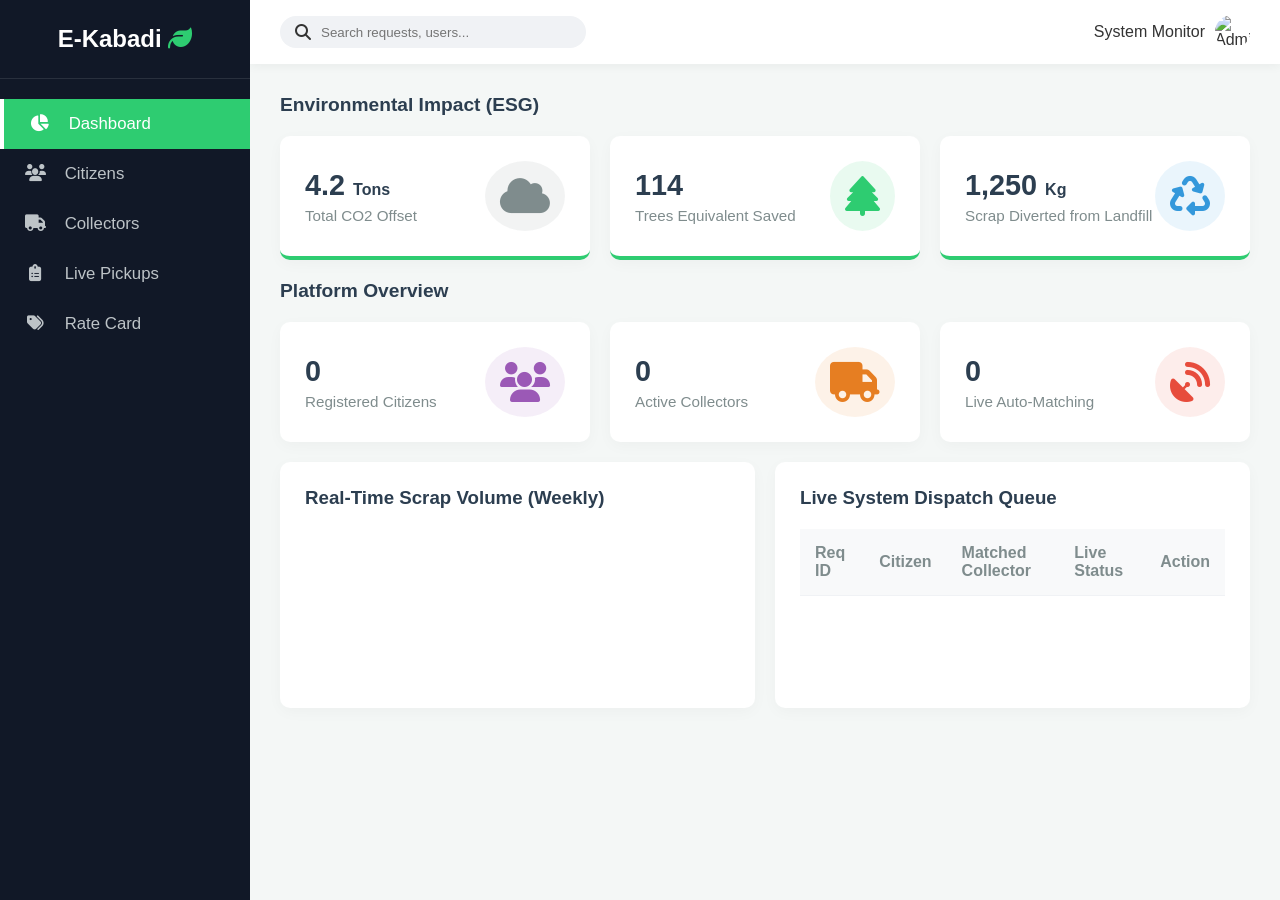
==== admin-panel/index.html @ 69b898a3 "added more features to app and also added a folder /admin-panel as a web for admin to manage citizen" ====
<!DOCTYPE html>
<html lang="en">
<head>
    <meta charset="UTF-8">
    <meta name="viewport" content="width=device-width, initial-scale=1.0">
    <title>E-Kabadi Admin Command Center</title>
    <link rel="stylesheet" href="css/style.css">
    <link rel="stylesheet" href="https://cdnjs.cloudflare.com/ajax/libs/font-awesome/6.4.0/css/all.min.css">
    <script src="https://cdn.jsdelivr.net/npm/chart.js"></script>
</head>
<body>
    <aside class="sidebar">
        <div class="sidebar-header">
            <h2>E-Kabadi <i class="fa-solid fa-leaf"></i></h2>
        </div>
        <ul class="sidebar-menu" id="nav-menu">
            <li class="active" data-target="dashboard-view"><i class="fa-solid fa-chart-pie"></i> Dashboard</li>
            <li data-target="citizens-view"><i class="fa-solid fa-users"></i> Citizens</li>
            <li data-target="collectors-view"><i class="fa-solid fa-truck"></i> Collectors</li>
            <li data-target="pickups-view"><i class="fa-solid fa-clipboard-list"></i> Live Pickups</li>
            <li data-target="ratecard-view"><i class="fa-solid fa-tags"></i> Rate Card</li>
        </ul>
    </aside>

    <main class="main-content">
        <header class="topbar">
            <button class="menu-toggle"><i class="fa-solid fa-bars"></i></button>
            <div class="search-bar">
                <i class="fa-solid fa-magnifying-glass"></i>
                <input type="text" placeholder="Search requests, users...">
            </div>
            <div class="profile">
                <span>System Monitor</span>
                <img src="https://ui-avatars.com/api/?name=Admin&background=2ecc71&color=fff" alt="Admin" style="border-radius: 50%; width: 35px;">
            </div>
        </header>

        <!-- DASHBOARD VIEW -->
        <section id="dashboard-view" class="view-section">
            <div style="padding: 30px 30px 0 30px;">
                <h2 style="color: #2c3e50; font-size: 1.2rem;">Environmental Impact (ESG)</h2>
            </div>
            <div class="cards">
                <div class="card esg-card">
                    <div class="card-info">
                        <h3>4.2 <span style="font-size: 1rem;">Tons</span></h3>
                        <p>Total CO2 Offset</p>
                    </div>
                    <i class="fa-solid fa-cloud card-icon" style="color: #7f8c8d; background: rgba(127,140,141,0.1);"></i>
                </div>
                <div class="card esg-card">
                    <div class="card-info">
                        <h3>114</h3>
                        <p>Trees Equivalent Saved</p>
                    </div>
                    <i class="fa-solid fa-tree card-icon"></i>
                </div>
                <div class="card esg-card">
                    <div class="card-info">
                        <h3>1,250 <span style="font-size: 1rem;">Kg</span></h3>
                        <p>Scrap Diverted from Landfill</p>
                    </div>
                    <i class="fa-solid fa-recycle card-icon" style="color: #3498db; background: rgba(52,152,219,0.1);"></i>
                </div>
            </div>

            <div style="padding: 0 30px;">
                <h2 style="color: #2c3e50; font-size: 1.2rem;">Platform Overview</h2>
            </div>
            <div class="cards">
                <div class="card">
                    <div class="card-info">
                        <h3 id="stat-citizens">0</h3>
                        <p>Registered Citizens</p>
                    </div>
                    <i class="fa-solid fa-users card-icon" style="color: #9b59b6; background: rgba(155,89,182,0.1);"></i>
                </div>
                <div class="card">
                    <div class="card-info">
                        <h3 id="stat-collectors">0</h3>
                        <p>Active Collectors</p>
                    </div>
                    <i class="fa-solid fa-truck card-icon" style="color: #e67e22; background: rgba(230,126,34,0.1);"></i>
                </div>
                <div class="card">
                    <div class="card-info">
                        <h3 id="stat-pickups">0</h3>
                        <p>Live Auto-Matching</p>
                    </div>
                    <i class="fa-solid fa-satellite-dish card-icon" style="color: #e74c3c; background: rgba(231,76,60,0.1);"></i>
                </div>
            </div>

            <div class="dashboard-grid">
                <div class="chart-container">
                    <h3>Real-Time Scrap Volume (Weekly)</h3>
                    <canvas id="scrapChart"></canvas>
                </div>
                
                <div class="table-container">
                    <h3>Live System Dispatch Queue</h3>
                    <table>
                        <thead>
                            <tr>
                                <th>Req ID</th>
                                <th>Citizen</th>
                                <th>Matched Collector</th>
                                <th>Live Status</th>
                                <th>Action</th>
                            </tr>
                        </thead>
                        <tbody id="dashboard-table-body"></tbody>
                    </table>
                </div>
            </div>
        </section>

        <!-- CITIZENS VIEW -->
        <section id="citizens-view" class="view-section hidden">
            <div class="view-header">
                <h2>Citizen Accounts</h2>
                <button class="btn btn-primary" onclick="openModalById('registerCitizenModal')"><i class="fa-solid fa-plus"></i> Register Citizen</button>
            </div>
            <div class="tables-section">
                <div class="table-container">
                    <table>
                        <thead>
                            <tr>
                                <th>User ID</th>
                                <th>Name</th>
                                <th>Location</th>
                                <th>Eco-Coins</th>
                                <th>Action</th>
                            </tr>
                        </thead>
                        <tbody id="citizens-table-body"></tbody>
                    </table>
                </div>
            </div>
        </section>

        <!-- COLLECTORS VIEW -->
        <section id="collectors-view" class="view-section hidden">
            <div class="view-header">
                <h2>Collector Fleet Status</h2>
                <button class="btn btn-primary" onclick="openModalById('onboardCollectorModal')"><i class="fa-solid fa-plus"></i> Onboard Collector</button>
            </div>
            <div class="tables-section">
                <div class="table-container">
                    <table>
                        <thead>
                            <tr>
                                <th>Collector ID</th>
                                <th>Name</th>
                                <th>Vehicle No.</th>
                                <th>Fleet Status</th>
                                <th>Action</th>
                            </tr>
                        </thead>
                        <tbody id="collectors-table-body"></tbody>
                    </table>
                </div>
            </div>
        </section>

        <!-- PICKUPS VIEW -->
        <section id="pickups-view" class="view-section hidden">
            <div class="view-header">
                <h2>Pickup System Operations</h2>
            </div>
            <div class="tables-section">
                <div class="table-container">
                    <table>
                        <thead>
                            <tr>
                                <th>Req ID</th>
                                <th>Citizen</th>
                                <th>Matched Collector</th>
                                <th>Scrap Category</th>
                                <th>Dispatch Status</th>
                                <th>Inspect</th>
                            </tr>
                        </thead>
                        <tbody id="pickups-table-body"></tbody>
                    </table>
                </div>
            </div>
        </section>

        <!-- RATE CARD VIEW -->
        <section id="ratecard-view" class="view-section hidden">
            <div class="view-header">
                <h2>Scrap Market Pricing</h2>
                <button class="btn btn-primary" onclick="syncRates()"><i class="fa-solid fa-rotate"></i> Save & Sync Global Rates</button>
            </div>
            <div class="tables-section">
                <div class="table-container">
                    <table>
                        <thead>
                            <tr>
                                <th>Material Type</th>
                                <th>Current Rate (₹/Kg)</th>
                                <th>Market Trend</th>
                                <th>Quick Action</th>
                            </tr>
                        </thead>
                        <tbody id="rates-table-body"></tbody>
                    </table>
                </div>
            </div>
        </section>
    </main>

    <!-- Register Citizen Modal -->
    <div id="registerCitizenModal" class="modal">
        <div class="modal-content" style="width: 450px;">
            <span class="close-btn" onclick="closeModal('registerCitizenModal')">&times;</span>
            <h2>Register New Citizen</h2>
            <form id="citizenForm" onsubmit="submitCitizen(event)" style="margin-top: 20px;">
                <div class="form-group">
                    <label>Full Name</label>
                    <input type="text" id="reg-cit-name" class="form-input" placeholder="e.g. Ramesh Singh" required>
                </div>
                <div class="form-group">
                    <label>Phone Number</label>
                    <input type="tel" id="reg-cit-phone" class="form-input" placeholder="+91 98765 43210" required>
                </div>
                <div class="form-group">
                    <label>Email Address</label>
                    <input type="email" id="reg-cit-email" class="form-input" placeholder="ramesh@email.com" required>
                </div>
                <div class="form-group">
                    <label>Primary Location / Sector</label>
                    <input type="text" id="reg-cit-location" class="form-input" placeholder="e.g. Sector 14" required>
                </div>
                <button type="submit" class="btn btn-primary" style="width: 100%; margin-top: 10px; padding: 12px;">Create Citizen Account</button>
            </form>
        </div>
    </div>

    <!-- Onboard Collector Modal -->
    <div id="onboardCollectorModal" class="modal">
        <div class="modal-content" style="width: 450px;">
            <span class="close-btn" onclick="closeModal('onboardCollectorModal')">&times;</span>
            <h2>Onboard Collector Fleet</h2>
            <form id="collectorForm" onsubmit="submitCollector(event)" style="margin-top: 20px;">
                <div class="form-group">
                    <label>Driver Full Name</label>
                    <input type="text" id="reg-col-name" class="form-input" placeholder="e.g. Salim Khan" required>
                </div>
                <div class="form-group">
                    <label>Phone Number (App Login)</label>
                    <input type="tel" id="reg-col-phone" class="form-input" placeholder="+91 91234 56789" required>
                </div>
                <div class="form-group">
                    <label>Vehicle Registration Number</label>
                    <input type="text" id="reg-col-vehicle" class="form-input" placeholder="e.g. MH 04 AB 1234" required>
                </div>
                <div class="form-group">
                    <label>Assigned Zone</label>
                    <select id="reg-col-zone" class="form-input" required>
                        <option value="">Select Operational Zone...</option>
                        <option value="North Zone">North Zone</option>
                        <option value="South Zone">South Zone</option>
                        <option value="East Zone">East Zone</option>
                        <option value="West Zone">West Zone</option>
                    </select>
                </div>
                <button type="submit" class="btn btn-primary" style="width: 100%; margin-top: 10px; padding: 12px;">Approve & Add to Fleet</button>
            </form>
        </div>
    </div>

    <!-- Inspect Pickup Modal -->
    <div id="actionModal" class="modal">
        <div class="modal-content">
            <span class="close-btn" onclick="closeModal('actionModal')">&times;</span>
            <h2 id="modal-title">Pickup Dispatch Inspector</h2>
            <div class="modal-grid">
                <div class="modal-info">
                    <p><strong>Citizen:</strong> <span id="modal-citizen"></span></p>
                    <p><strong>Address:</strong> Sector 14, Main Road, City</p>
                    <p><strong>Reported Type:</strong> <span id="modal-type"></span></p>
                    <p><strong>Current Match:</strong> <span id="modal-collector-status" style="font-weight: bold;"></span></p>
                </div>
                <div class="modal-ai-box">
                    <h4>AI Model Classification</h4>
                    <p><i class="fa-solid fa-robot"></i> <strong>Detected Category:</strong> <span id="modal-ai-type" style="color:var(--primary-color);"></span></p>
                    <p><i class="fa-solid fa-bullseye"></i> <strong>Model Confidence:</strong> <span id="modal-ai-conf">94%</span></p>
                    <p><i class="fa-solid fa-shield-halved"></i> <strong>Validation Status:</strong> Verified</p>
                </div>
            </div>
            <hr style="border: 0; border-top: 1px solid var(--border-color); margin: 15px 0;">
            <h4 style="margin-bottom: 10px;">Admin Override Controls</h4>
            <div class="modal-actions">
                <select id="collector-select" class="form-select">
                    <option value="">Manual Override / Force Reassign...</option>
                    <option value="Ravi Kumar">Ravi Kumar (Active - 0.8 km away)</option>
                    <option value="Ajay Verma">Ajay Verma (Active - 1.4 km away)</option>
                </select>
                <button class="btn btn-primary" onclick="assignCollector()">Force Reassign</button>
            </div>
        </div>
    </div>

    <!-- View Citizen Details Modal (NEW) -->
    <div id="citizenDetailsModal" class="modal">
        <div class="modal-content" style="width: 450px;">
            <span class="close-btn" onclick="closeModal('citizenDetailsModal')">&times;</span>
            <h2>Citizen Profile</h2>
            <div style="margin-top: 20px; line-height: 1.8; font-size: 1.05rem;">
                <p><i class="fa-solid fa-user" style="color: var(--primary-color); width: 25px;"></i> <strong>Name:</strong> <span id="detail-cit-name"></span></p>
                <p><i class="fa-solid fa-id-badge" style="color: var(--primary-color); width: 25px;"></i> <strong>User ID:</strong> <span id="detail-cit-id"></span></p>
                <p><i class="fa-solid fa-phone" style="color: var(--primary-color); width: 25px;"></i> <strong>Phone:</strong> <span id="detail-cit-phone"></span></p>
                <p><i class="fa-solid fa-envelope" style="color: var(--primary-color); width: 25px;"></i> <strong>Email:</strong> <span id="detail-cit-email"></span></p>
                <p><i class="fa-solid fa-location-dot" style="color: var(--primary-color); width: 25px;"></i> <strong>Location:</strong> <span id="detail-cit-location"></span></p>
                <p><i class="fa-solid fa-coins" style="color: #f1c40f; width: 25px;"></i> <strong>Eco-Coins:</strong> <span id="detail-cit-coins" style="font-weight: bold;"></span></p>
            </div>
            <button class="btn btn-primary" style="width: 100%; margin-top: 20px; padding: 10px;" onclick="closeModal('citizenDetailsModal')">Close Profile</button>
        </div>
    </div>

    <!-- Manage Citizen Modal -->
    <div id="citizenModal" class="modal">
        <div class="modal-content" style="width: 400px; min-width: 300px;">
            <span class="close-btn" onclick="closeModal('citizenModal')">&times;</span>
            <h2>Manage Citizen</h2>
            <div style="margin: 15px 0;">
                <p><strong>Name:</strong> <span id="manage-cit-name"></span></p>
                <p><strong>ID:</strong> <span id="manage-cit-id"></span></p>
                <p><strong>Eco-Coins:</strong> <span id="manage-cit-coins" style="color: #f1c40f; font-weight: bold; font-size: 1.1rem;"></span> <i class="fa-solid fa-coins" style="color:#f1c40f"></i></p>
            </div>
            <hr style="border: 0; border-top: 1px solid var(--border-color); margin: 15px 0;">
            <h4 style="margin-bottom: 10px;">Coin Adjustments</h4>
            <div style="display: flex; gap: 10px; margin-bottom: 20px;">
                <input type="number" id="coin-amount" class="form-select" placeholder="Amount..." style="width: 100px;">
                <button class="btn btn-primary" onclick="modifyCoins('add')">Reward</button>
                <button class="btn" style="background: #95a5a6; color: white;" onclick="modifyCoins('deduct')">Deduct</button>
            </div>
            <button class="btn btn-small" style="width: 100%; padding: 10px;" onclick="deleteUser('citizens')">Suspend Account</button>
        </div>
    </div>

    <!-- Manage Collector Modal -->
    <div id="collectorModal" class="modal">
        <div class="modal-content" style="width: 400px; min-width: 300px;">
            <span class="close-btn" onclick="closeModal('collectorModal')">&times;</span>
            <h2>Manage Collector</h2>
            <div style="margin: 15px 0;">
                <p><strong>Name:</strong> <span id="col-name"></span></p>
                <p><strong>ID:</strong> <span id="col-id"></span></p>
                <p><strong>Current Status:</strong> <span id="col-status" class="badge"></span></p>
            </div>
            <hr style="border: 0; border-top: 1px solid var(--border-color); margin: 15px 0;">
            <div style="display: flex; flex-direction: column; gap: 10px;">
                <button class="btn btn-primary" style="width: 100%; padding: 10px;" onclick="toggleCollectorStatus()">Toggle Status (Active/Offline)</button>
                <button class="btn btn-small" style="width: 100%; padding: 10px;" onclick="deleteUser('collectors')">Remove from Fleet</button>
            </div>
        </div>
    </div>

    <div id="toast" class="toast">System Action Logged</div>

    <script src="js/script.js"></script>
</body>
</html>
---- admin-panel/css/style.css ----
:root {
    --primary-color: #2ecc71;
    --secondary-color: #27ae60;
    --bg-color: #f4f7f6;
    --text-color: #333;
    --sidebar-bg: #1e2b24;
    --card-bg: #ffffff;
}

* {
    margin: 0;
    padding: 0;
    box-sizing: border-box;
    font-family: 'Segoe UI', Tahoma, Geneva, Verdana, sans-serif;
}

body {
    display: flex;
    background-color: var(--bg-color);
    color: var(--text-color);
    min-height: 100vh;
}

/* Utilities */
.hidden { display: none !important; }
.view-section { animation: fadeIn 0.3s ease; }
@keyframes fadeIn { from { opacity: 0; transform: translateY(10px); } to { opacity: 1; transform: translateY(0); } }

/* Sidebar */
.sidebar {
    width: 250px;
    background: var(--sidebar-bg);
    color: #fff;
    display: flex;
    flex-direction: column;
    transition: 0.3s ease;
}

.sidebar-header {
    padding: 25px 20px;
    text-align: center;
    border-bottom: 1px solid rgba(255, 255, 255, 0.1);
}

.sidebar-header h2 i { color: var(--primary-color); }

.sidebar-menu {
    list-style: none;
    padding: 20px 0;
    flex-grow: 1;
}

.sidebar-menu li {
    padding: 15px 25px;
    cursor: pointer;
    transition: 0.2s;
    font-size: 1.05rem;
    color: #bdc3c7;
}

.sidebar-menu li:hover, .sidebar-menu li.active {
    background: var(--primary-color);
    color: #fff;
    border-left: 4px solid #fff;
}

.sidebar-menu li i { margin-right: 15px; width: 20px; text-align: center; }

/* Main Content */
.main-content {
    flex: 1;
    display: flex;
    flex-direction: column;
    overflow-x: hidden;
}

.topbar {
    background: var(--card-bg);
    padding: 15px 30px;
    display: flex;
    justify-content: space-between;
    align-items: center;
    box-shadow: 0 2px 10px rgba(0,0,0,0.05);
}

.search-bar {
    background: #f0f2f5;
    padding: 8px 15px;
    border-radius: 20px;
    display: flex;
    align-items: center;
}

.search-bar input {
    border: none;
    background: none;
    outline: none;
    margin-left: 10px;
    width: 250px;
}

.profile { display: flex; align-items: center; gap: 10px; font-weight: 500; }
.profile i { font-size: 1.5rem; color: var(--secondary-color); }

.menu-toggle {
    display: none;
    background: none;
    border: none;
    font-size: 1.5rem;
    cursor: pointer;
}

/* Headers & Buttons */
.view-header {
    display: flex;
    justify-content: space-between;
    align-items: center;
    padding: 30px 30px 10px 30px;
}

.btn {
    padding: 10px 20px;
    border: none;
    border-radius: 5px;
    cursor: pointer;
    font-weight: bold;
    transition: 0.2s;
}

.btn-primary {
    background: var(--primary-color);
    color: white;
}
.btn-primary:hover { background: var(--secondary-color); }
.btn-small { padding: 5px 10px; font-size: 0.85rem; background: #e74c3c; color: white; border-radius: 4px;}

/* Cards */
.cards {
    display: grid;
    grid-template-columns: repeat(auto-fit, minmax(220px, 1fr));
    gap: 20px;
    padding: 30px;
}

.card {
    background: var(--card-bg);
    padding: 25px;
    border-radius: 10px;
    box-shadow: 0 4px 15px rgba(0,0,0,0.03);
    display: flex;
    align-items: center;
    justify-content: space-between;
}

.card-icon {
    font-size: 2.5rem;
    color: var(--primary-color);
    background: rgba(46, 204, 113, 0.1);
    padding: 15px;
    border-radius: 50%;
}

.card-info h3 { font-size: 1.8rem; margin-bottom: 5px; color: #2c3e50; }
.card-info p { color: #7f8c8d; font-size: 0.95rem; font-weight: 500; }

/* Tables */
.tables-section { padding: 0 30px 30px; }
.table-container {
    background: var(--card-bg);
    border-radius: 10px;
    padding: 25px;
    box-shadow: 0 4px 15px rgba(0,0,0,0.03);
    overflow-x: auto;
}

.table-container h3 { margin-bottom: 20px; color: #2c3e50; }
table { width: 100%; border-collapse: collapse; }
table th, table td { padding: 15px; text-align: left; border-bottom: 1px solid #f0f2f5; }
table th { background-color: #f8f9fa; color: #7f8c8d; font-weight: 600; }

.badge {
    padding: 6px 12px;
    border-radius: 20px;
    font-size: 0.75rem;
    font-weight: bold;
}
.badge.pending { background: #ffeaa7; color: #d35400; }
.badge.completed { background: #55efc4; color: #00b894; }
.badge.active { background: #dff9fb; color: #22a6b3; }
.badge.offline { background: #f1f2f6; color: #57606f; }

/* Responsive */
@media (max-width: 768px) {
    .sidebar { position: fixed; left: -250px; height: 100vh; z-index: 1000; }
    .sidebar.active { left: 0; }
    .menu-toggle { display: block; }
}

/* Update these base variables if needed */
:root {
    --primary-color: #2ecc71;
    --secondary-color: #27ae60;
    --bg-color: #f4f7f6;
    --text-color: #333;
    --sidebar-bg: #111827;
    --card-bg: #ffffff;
    --border-color: #e5e7eb;
}

/* Dashboard Grid for Charts and Tables */
.dashboard-grid {
    display: grid;
    grid-template-columns: 1fr 1fr;
    gap: 20px;
    padding: 0 30px 30px;
}

.chart-container {
    background: var(--card-bg);
    border-radius: 10px;
    padding: 25px;
    box-shadow: 0 4px 15px rgba(0,0,0,0.03);
}

.chart-container h3 {
    margin-bottom: 20px;
    color: #2c3e50;
}

/* Modal Styling */
.modal {
    display: none;
    position: fixed;
    z-index: 2000;
    left: 0;
    top: 0;
    width: 100%;
    height: 100%;
    background-color: rgba(0,0,0,0.5);
    backdrop-filter: blur(4px);
    animation: fadeIn 0.2s ease;
}

.modal-content {
    background-color: #fff;
    margin: 10% auto;
    padding: 30px;
    border-radius: 12px;
    width: 50%;
    min-width: 400px;
    box-shadow: 0 10px 30px rgba(0,0,0,0.2);
    position: relative;
}

.close-btn {
    position: absolute;
    right: 25px;
    top: 20px;
    color: #aaa;
    font-size: 28px;
    font-weight: bold;
    cursor: pointer;
}

.close-btn:hover { color: #333; }

.modal-grid {
    display: grid;
    grid-template-columns: 1fr 1fr;
    gap: 20px;
    margin: 20px 0;
}

.modal-info p { margin-bottom: 10px; }

.modal-ai-box {
    background: #f8f9fa;
    padding: 15px;
    border-radius: 8px;
    border-left: 4px solid var(--primary-color);
}

.modal-ai-box h4 { margin-bottom: 10px; color: #2c3e50; }
.modal-ai-box p { margin-bottom: 5px; font-size: 0.95rem; }

.modal-actions {
    display: flex;
    gap: 15px;
    margin-top: 20px;
    padding-top: 20px;
    border-top: 1px solid var(--border-color);
}

.form-select {
    padding: 10px;
    border-radius: 5px;
    border: 1px solid var(--border-color);
    flex-grow: 1;
    font-size: 1rem;
}

/* Toast Notification */
.toast {
    visibility: hidden;
    min-width: 250px;
    background-color: #333;
    color: #fff;
    text-align: center;
    border-radius: 5px;
    padding: 16px;
    position: fixed;
    z-index: 3000;
    right: 30px;
    bottom: 30px;
    box-shadow: 0 5px 15px rgba(0,0,0,0.2);
}

.toast.show {
    visibility: visible;
    animation: slideIn 0.3s, fadeOut 0.3s 2.7s;
}

@keyframes slideIn {
    from { bottom: 0; opacity: 0; }
    to { bottom: 30px; opacity: 1; }
}

@keyframes fadeOut {
    from { bottom: 30px; opacity: 1; }
    to { bottom: 0; opacity: 0; }
}

@media (max-width: 1024px) {
    .dashboard-grid { grid-template-columns: 1fr; }
    .modal-content { width: 80%; }
}

:root {
    --primary-color: #2ecc71;
    --secondary-color: #27ae60;
    --bg-color: #f4f7f6;
    --text-color: #333;
    --sidebar-bg: #111827;
    --card-bg: #ffffff;
    --border-color: #e5e7eb;
}

* {
    margin: 0;
    padding: 0;
    box-sizing: border-box;
    font-family: 'Segoe UI', Tahoma, Geneva, Verdana, sans-serif;
}

body {
    display: flex;
    background-color: var(--bg-color);
    color: var(--text-color);
    min-height: 100vh;
}

/* Utilities */
.hidden { display: none !important; }
.view-section { animation: fadeIn 0.3s ease; }
@keyframes fadeIn { from { opacity: 0; transform: translateY(10px); } to { opacity: 1; transform: translateY(0); } }

/* Sidebar */
.sidebar {
    width: 250px;
    background: var(--sidebar-bg);
    color: #fff;
    display: flex;
    flex-direction: column;
    transition: 0.3s ease;
}

.sidebar-header {
    padding: 25px 20px;
    text-align: center;
    border-bottom: 1px solid rgba(255, 255, 255, 0.1);
}

.sidebar-header h2 i { color: var(--primary-color); }

.sidebar-menu {
    list-style: none;
    padding: 20px 0;
    flex-grow: 1;
}

.sidebar-menu li {
    padding: 15px 25px;
    cursor: pointer;
    transition: 0.2s;
    font-size: 1.05rem;
    color: #bdc3c7;
}

.sidebar-menu li:hover, .sidebar-menu li.active {
    background: var(--primary-color);
    color: #fff;
    border-left: 4px solid #fff;
}

.sidebar-menu li i { margin-right: 15px; width: 20px; text-align: center; }

/* Main Content */
.main-content {
    flex: 1;
    display: flex;
    flex-direction: column;
    overflow-x: hidden;
}

.topbar {
    background: var(--card-bg);
    padding: 15px 30px;
    display: flex;
    justify-content: space-between;
    align-items: center;
    box-shadow: 0 2px 10px rgba(0,0,0,0.05);
}

.search-bar {
    background: #f0f2f5;
    padding: 8px 15px;
    border-radius: 20px;
    display: flex;
    align-items: center;
}

.search-bar input {
    border: none;
    background: none;
    outline: none;
    margin-left: 10px;
    width: 250px;
}

.profile { display: flex; align-items: center; gap: 10px; font-weight: 500; }
.profile i { font-size: 1.5rem; color: var(--secondary-color); }

.menu-toggle {
    display: none;
    background: none;
    border: none;
    font-size: 1.5rem;
    cursor: pointer;
}

/* Headers & Buttons */
.view-header {
    display: flex;
    justify-content: space-between;
    align-items: center;
    padding: 30px 30px 10px 30px;
}

.btn {
    padding: 10px 20px;
    border: none;
    border-radius: 5px;
    cursor: pointer;
    font-weight: bold;
    transition: 0.2s;
}

.btn-primary {
    background: var(--primary-color);
    color: white;
}
.btn-primary:hover { background: var(--secondary-color); }
.btn-small { padding: 5px 10px; font-size: 0.85rem; background: #e74c3c; color: white; border-radius: 4px;}

/* Cards */
.cards {
    display: grid;
    grid-template-columns: repeat(auto-fit, minmax(220px, 1fr));
    gap: 20px;
    padding: 20px 30px;
}

.card {
    background: var(--card-bg);
    padding: 25px;
    border-radius: 10px;
    box-shadow: 0 4px 15px rgba(0,0,0,0.03);
    display: flex;
    align-items: center;
    justify-content: space-between;
}

.esg-card {
    border-bottom: 4px solid var(--primary-color);
}

.card-icon {
    font-size: 2.5rem;
    color: var(--primary-color);
    background: rgba(46, 204, 113, 0.1);
    padding: 15px;
    border-radius: 50%;
}

.card-info h3 { font-size: 1.8rem; margin-bottom: 5px; color: #2c3e50; }
.card-info p { color: #7f8c8d; font-size: 0.95rem; font-weight: 500; }

/* Tables */
.tables-section { padding: 0 30px 30px; }
.table-container {
    background: var(--card-bg);
    border-radius: 10px;
    padding: 25px;
    box-shadow: 0 4px 15px rgba(0,0,0,0.03);
    overflow-x: auto;
}

.table-container h3 { margin-bottom: 20px; color: #2c3e50; }
table { width: 100%; border-collapse: collapse; }
table th, table td { padding: 15px; text-align: left; border-bottom: 1px solid #f0f2f5; }
table th { background-color: #f8f9fa; color: #7f8c8d; font-weight: 600; }

.badge {
    padding: 6px 12px;
    border-radius: 20px;
    font-size: 0.75rem;
    font-weight: bold;
}
.badge.pending { background: #ffeaa7; color: #d35400; }
.badge.completed { background: #55efc4; color: #00b894; }
.badge.active { background: #dff9fb; color: #22a6b3; }
.badge.offline { background: #f1f2f6; color: #57606f; }

/* Dashboard Grid for Charts and Tables */
.dashboard-grid {
    display: grid;
    grid-template-columns: 1fr 1fr;
    gap: 20px;
    padding: 0 30px 30px;
}

.chart-container {
    background: var(--card-bg);
    border-radius: 10px;
    padding: 25px;
    box-shadow: 0 4px 15px rgba(0,0,0,0.03);
}

.chart-container h3 {
    margin-bottom: 20px;
    color: #2c3e50;
}

/* Modal Styling */
.modal {
    display: none;
    position: fixed;
    z-index: 2000;
    left: 0;
    top: 0;
    width: 100%;
    height: 100%;
    background-color: rgba(0,0,0,0.5);
    backdrop-filter: blur(4px);
    animation: fadeIn 0.2s ease;
}

.modal-content {
    background-color: #fff;
    margin: 10% auto;
    padding: 30px;
    border-radius: 12px;
    width: 50%;
    min-width: 400px;
    box-shadow: 0 10px 30px rgba(0,0,0,0.2);
    position: relative;
}

.close-btn {
    position: absolute;
    right: 25px;
    top: 20px;
    color: #aaa;
    font-size: 28px;
    font-weight: bold;
    cursor: pointer;
}

.close-btn:hover { color: #333; }

.modal-grid {
    display: grid;
    grid-template-columns: 1fr 1fr;
    gap: 20px;
    margin: 20px 0;
}

.modal-info p { margin-bottom: 10px; }

.modal-ai-box {
    background: #f8f9fa;
    padding: 15px;
    border-radius: 8px;
    border-left: 4px solid var(--primary-color);
}

.modal-ai-box h4 { margin-bottom: 10px; color: #2c3e50; }
.modal-ai-box p { margin-bottom: 5px; font-size: 0.95rem; }

.modal-actions {
    display: flex;
    gap: 15px;
    margin-top: 20px;
    padding-top: 20px;
    border-top: 1px solid var(--border-color);
}

.form-select {
    padding: 10px;
    border-radius: 5px;
    border: 1px solid var(--border-color);
    flex-grow: 1;
    font-size: 1rem;
}

/* Toast Notification */
.toast {
    visibility: hidden;
    min-width: 250px;
    background-color: #333;
    color: #fff;
    text-align: center;
    border-radius: 5px;
    padding: 16px;
    position: fixed;
    z-index: 3000;
    right: 30px;
    bottom: 30px;
    box-shadow: 0 5px 15px rgba(0,0,0,0.2);
}

.toast.show {
    visibility: visible;
    animation: slideIn 0.3s, fadeOut 0.3s 2.7s;
}

@keyframes slideIn {
    from { bottom: 0; opacity: 0; }
    to { bottom: 30px; opacity: 1; }
}

@keyframes fadeOut {
    from { bottom: 30px; opacity: 1; }
    to { bottom: 0; opacity: 0; }
}

/* NEW: Rate Card Specific Styles */
.rate-input {
    padding: 8px 12px;
    border: 1px solid var(--border-color);
    border-radius: 4px;
    width: 120px;
    font-size: 1rem;
    font-weight: bold;
    color: var(--text-color);
}

.trend-up { color: #2ecc71; font-weight: bold; }
.trend-down { color: #e74c3c; font-weight: bold; }
.trend-neutral { color: #7f8c8d; font-weight: bold; }

@media (max-width: 1024px) {
    .dashboard-grid { grid-template-columns: 1fr; }
    .modal-content { width: 80%; }
}

@media (max-width: 768px) {
    .sidebar { position: fixed; left: -250px; height: 100vh; z-index: 1000; }
    .sidebar.active { left: 0; }
    .menu-toggle { display: block; }
}

/* Forms for Registration Modals */
.form-group {
    margin-bottom: 15px;
}

.form-group label {
    display: block;
    margin-bottom: 6px;
    font-weight: 500;
    color: #2c3e50;
    font-size: 0.95rem;
}

.form-input {
    width: 100%;
    padding: 10px 12px;
    border-radius: 5px;
    border: 1px solid var(--border-color);
    font-size: 1rem;
    outline: none;
    transition: 0.2s;
    background-color: #f8f9fa;
}

.form-input:focus {
    border-color: var(--primary-color);
    background-color: #ffffff;
    box-shadow: 0 0 0 3px rgba(46, 204, 113, 0.1);
}
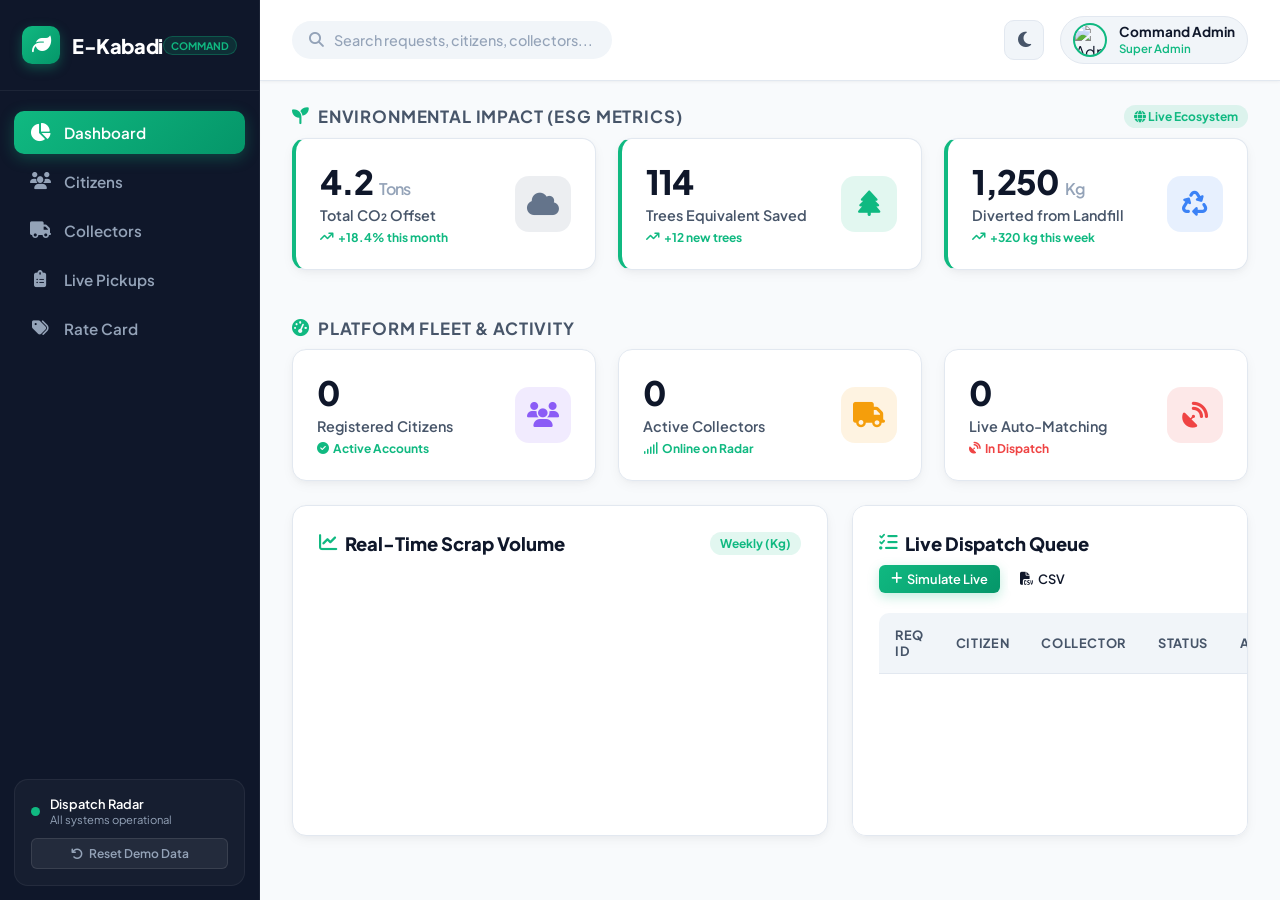
==== commit 64cd42fc: "Update project" ====
--- a/admin-panel/index.html
+++ b/admin-panel/index.html
@@ -4,15 +4,31 @@
     <meta charset="UTF-8">
     <meta name="viewport" content="width=device-width, initial-scale=1.0">
     <title>E-Kabadi Admin Command Center</title>
+    <!-- Google Fonts: Plus Jakarta Sans -->
+    <link rel="preconnect" href="https://fonts.googleapis.com">
+    <link rel="preconnect" href="https://fonts.gstatic.com" crossorigin>
+    <link href="https://fonts.googleapis.com/css2?family=Plus+Jakarta+Sans:wght@400;500;600;700;800&display=swap" rel="stylesheet">
+    <!-- FontAwesome Icons -->
+    <link rel="stylesheet" href="https://cdnjs.cloudflare.com/ajax/libs/font-awesome/6.4.0/css/all.min.css">
+    <!-- Chart.js -->
+    <script src="https://cdn.jsdelivr.net/npm/chart.js"></script>
     <link rel="stylesheet" href="css/style.css">
-    <link rel="stylesheet" href="https://cdnjs.cloudflare.com/ajax/libs/font-awesome/6.4.0/css/all.min.css">
-    <script src="https://cdn.jsdelivr.net/npm/chart.js"></script>
 </head>
 <body>
+    <!-- SIDEBAR NAVIGATION -->
     <aside class="sidebar">
         <div class="sidebar-header">
-            <h2>E-Kabadi <i class="fa-solid fa-leaf"></i></h2>
-        </div>
+            <div class="brand-wrapper">
+                <div class="brand-icon">
+                    <i class="fa-solid fa-leaf"></i>
+                </div>
+                <div>
+                    <div class="brand-title">E-Kabadi</div>
+                </div>
+            </div>
+            <span class="brand-badge">Command</span>
+        </div>
+        
         <ul class="sidebar-menu" id="nav-menu">
             <li class="active" data-target="dashboard-view"><i class="fa-solid fa-chart-pie"></i> Dashboard</li>
             <li data-target="citizens-view"><i class="fa-solid fa-users"></i> Citizens</li>
@@ -20,92 +36,160 @@
             <li data-target="pickups-view"><i class="fa-solid fa-clipboard-list"></i> Live Pickups</li>
             <li data-target="ratecard-view"><i class="fa-solid fa-tags"></i> Rate Card</li>
         </ul>
+
+        <!-- System Health Footer & Reset Option -->
+        <div class="sidebar-footer">
+            <div class="system-status-indicator">
+                <div class="pulse-dot"></div>
+                <div>
+                    <div class="system-status-text">Dispatch Radar</div>
+                    <div class="system-status-sub">All systems operational</div>
+                </div>
+            </div>
+            <button class="sidebar-reset-btn" onclick="resetDemoData()" title="Reset to initial default demo data">
+                <i class="fa-solid fa-arrow-rotate-left"></i> Reset Demo Data
+            </button>
+        </div>
     </aside>
 
+    <!-- MAIN CONTENT AREA -->
     <main class="main-content">
+        <!-- TOPBAR -->
         <header class="topbar">
-            <button class="menu-toggle"><i class="fa-solid fa-bars"></i></button>
-            <div class="search-bar">
-                <i class="fa-solid fa-magnifying-glass"></i>
-                <input type="text" placeholder="Search requests, users...">
-            </div>
-            <div class="profile">
-                <span>System Monitor</span>
-                <img src="https://ui-avatars.com/api/?name=Admin&background=2ecc71&color=fff" alt="Admin" style="border-radius: 50%; width: 35px;">
+            <div class="topbar-left">
+                <button class="menu-toggle" id="menu-toggle-btn" title="Toggle Navigation"><i class="fa-solid fa-bars"></i></button>
+                <div class="search-bar">
+                    <i class="fa-solid fa-magnifying-glass"></i>
+                    <input type="text" id="global-search" placeholder="Search requests, citizens, collectors...">
+                </div>
+            </div>
+
+            <div class="topbar-right">
+                <!-- Theme Toggle Button -->
+                <button id="theme-toggle" class="theme-toggle-btn" title="Toggle Dark/Light Mode">
+                    <i class="fa-solid fa-moon"></i>
+                </button>
+
+                <!-- Profile Badge -->
+                <div class="profile" title="Administrator Profile">
+                    <img src="https://ui-avatars.com/api/?name=Admin+Ops&background=10b981&color=fff&bold=true" alt="Admin" class="profile-avatar">
+                    <div class="profile-info">
+                        <span class="profile-name">Command Admin</span>
+                        <span class="profile-role">Super Admin</span>
+                    </div>
+                </div>
             </div>
         </header>
 
         <!-- DASHBOARD VIEW -->
         <section id="dashboard-view" class="view-section">
-            <div style="padding: 30px 30px 0 30px;">
-                <h2 style="color: #2c3e50; font-size: 1.2rem;">Environmental Impact (ESG)</h2>
-            </div>
+            <div class="section-label">
+                <h2><i class="fa-solid fa-seedling"></i> Environmental Impact (ESG Metrics)</h2>
+                <span class="chart-chip"><i class="fa-solid fa-globe"></i> Live Ecosystem</span>
+            </div>
+
             <div class="cards">
                 <div class="card esg-card">
                     <div class="card-info">
-                        <h3>4.2 <span style="font-size: 1rem;">Tons</span></h3>
-                        <p>Total CO2 Offset</p>
-                    </div>
-                    <i class="fa-solid fa-cloud card-icon" style="color: #7f8c8d; background: rgba(127,140,141,0.1);"></i>
-                </div>
+                        <h3>4.2 <span style="font-size: 1rem; color: var(--text-muted); font-weight: 600;">Tons</span></h3>
+                        <p>Total CO₂ Offset</p>
+                        <span class="card-trend"><i class="fa-solid fa-arrow-trend-up"></i> +18.4% this month</span>
+                    </div>
+                    <div class="card-icon" style="color: #64748b; background: rgba(100, 116, 139, 0.12);">
+                        <i class="fa-solid fa-cloud"></i>
+                    </div>
+                </div>
+
                 <div class="card esg-card">
                     <div class="card-info">
                         <h3>114</h3>
                         <p>Trees Equivalent Saved</p>
-                    </div>
-                    <i class="fa-solid fa-tree card-icon"></i>
-                </div>
+                        <span class="card-trend"><i class="fa-solid fa-arrow-trend-up"></i> +12 new trees</span>
+                    </div>
+                    <div class="card-icon" style="color: #10b981; background: var(--primary-light);">
+                        <i class="fa-solid fa-tree"></i>
+                    </div>
+                </div>
+
                 <div class="card esg-card">
                     <div class="card-info">
-                        <h3>1,250 <span style="font-size: 1rem;">Kg</span></h3>
-                        <p>Scrap Diverted from Landfill</p>
-                    </div>
-                    <i class="fa-solid fa-recycle card-icon" style="color: #3498db; background: rgba(52,152,219,0.1);"></i>
-                </div>
-            </div>
-
-            <div style="padding: 0 30px;">
-                <h2 style="color: #2c3e50; font-size: 1.2rem;">Platform Overview</h2>
-            </div>
+                        <h3>1,250 <span style="font-size: 1rem; color: var(--text-muted); font-weight: 600;">Kg</span></h3>
+                        <p>Diverted from Landfill</p>
+                        <span class="card-trend"><i class="fa-solid fa-arrow-trend-up"></i> +320 kg this week</span>
+                    </div>
+                    <div class="card-icon" style="color: #3b82f6; background: var(--accent-blue-light);">
+                        <i class="fa-solid fa-recycle"></i>
+                    </div>
+                </div>
+            </div>
+
+            <div class="section-label">
+                <h2><i class="fa-solid fa-gauge-high"></i> Platform Fleet & Activity</h2>
+            </div>
+
             <div class="cards">
                 <div class="card">
                     <div class="card-info">
                         <h3 id="stat-citizens">0</h3>
                         <p>Registered Citizens</p>
-                    </div>
-                    <i class="fa-solid fa-users card-icon" style="color: #9b59b6; background: rgba(155,89,182,0.1);"></i>
-                </div>
+                        <span class="card-trend"><i class="fa-solid fa-circle-check"></i> Active Accounts</span>
+                    </div>
+                    <div class="card-icon" style="color: #8b5cf6; background: var(--accent-purple-light);">
+                        <i class="fa-solid fa-users"></i>
+                    </div>
+                </div>
+
                 <div class="card">
                     <div class="card-info">
                         <h3 id="stat-collectors">0</h3>
                         <p>Active Collectors</p>
-                    </div>
-                    <i class="fa-solid fa-truck card-icon" style="color: #e67e22; background: rgba(230,126,34,0.1);"></i>
-                </div>
+                        <span class="card-trend"><i class="fa-solid fa-signal"></i> Online on Radar</span>
+                    </div>
+                    <div class="card-icon" style="color: #f59e0b; background: var(--accent-amber-light);">
+                        <i class="fa-solid fa-truck"></i>
+                    </div>
+                </div>
+
                 <div class="card">
                     <div class="card-info">
                         <h3 id="stat-pickups">0</h3>
                         <p>Live Auto-Matching</p>
-                    </div>
-                    <i class="fa-solid fa-satellite-dish card-icon" style="color: #e74c3c; background: rgba(231,76,60,0.1);"></i>
+                        <span class="card-trend" style="color: #ef4444;"><i class="fa-solid fa-satellite-dish"></i> In Dispatch</span>
+                    </div>
+                    <div class="card-icon" style="color: #ef4444; background: var(--accent-coral-light);">
+                        <i class="fa-solid fa-satellite-dish"></i>
+                    </div>
                 </div>
             </div>
 
             <div class="dashboard-grid">
                 <div class="chart-container">
-                    <h3>Real-Time Scrap Volume (Weekly)</h3>
-                    <canvas id="scrapChart"></canvas>
+                    <div class="chart-header">
+                        <h3><i class="fa-solid fa-chart-line"></i> Real-Time Scrap Volume</h3>
+                        <span class="chart-chip">Weekly (Kg)</span>
+                    </div>
+                    <canvas id="scrapChart" height="230"></canvas>
                 </div>
                 
                 <div class="table-container">
-                    <h3>Live System Dispatch Queue</h3>
+                    <div class="chart-header">
+                        <h3><i class="fa-solid fa-list-check"></i> Live Dispatch Queue</h3>
+                        <div style="display: flex; gap: 8px;">
+                            <button class="btn btn-small btn-primary" onclick="simulateNewPickup()" title="Simulate incoming citizen scrap request">
+                                <i class="fa-solid fa-plus"></i> Simulate Live
+                            </button>
+                            <button class="btn btn-small btn-outline" onclick="exportPickupsCSV()" title="Download Dispatch Report CSV">
+                                <i class="fa-solid fa-file-csv"></i> CSV
+                            </button>
+                        </div>
+                    </div>
                     <table>
                         <thead>
                             <tr>
                                 <th>Req ID</th>
                                 <th>Citizen</th>
-                                <th>Matched Collector</th>
-                                <th>Live Status</th>
+                                <th>Collector</th>
+                                <th>Status</th>
                                 <th>Action</th>
                             </tr>
                         </thead>
@@ -118,8 +202,10 @@
         <!-- CITIZENS VIEW -->
         <section id="citizens-view" class="view-section hidden">
             <div class="view-header">
-                <h2>Citizen Accounts</h2>
-                <button class="btn btn-primary" onclick="openModalById('registerCitizenModal')"><i class="fa-solid fa-plus"></i> Register Citizen</button>
+                <h2>Citizen Accounts Directory</h2>
+                <button class="btn btn-primary" onclick="openModalById('registerCitizenModal')">
+                    <i class="fa-solid fa-plus"></i> Register Citizen
+                </button>
             </div>
             <div class="tables-section">
                 <div class="table-container">
@@ -127,10 +213,10 @@
                         <thead>
                             <tr>
                                 <th>User ID</th>
-                                <th>Name</th>
-                                <th>Location</th>
-                                <th>Eco-Coins</th>
-                                <th>Action</th>
+                                <th>Citizen Profile</th>
+                                <th>Primary Location</th>
+                                <th>Eco Points</th>
+                                <th>Actions</th>
                             </tr>
                         </thead>
                         <tbody id="citizens-table-body"></tbody>
@@ -142,8 +228,10 @@
         <!-- COLLECTORS VIEW -->
         <section id="collectors-view" class="view-section hidden">
             <div class="view-header">
-                <h2>Collector Fleet Status</h2>
-                <button class="btn btn-primary" onclick="openModalById('onboardCollectorModal')"><i class="fa-solid fa-plus"></i> Onboard Collector</button>
+                <h2>Collector Fleet Management</h2>
+                <button class="btn btn-primary" onclick="openModalById('onboardCollectorModal')">
+                    <i class="fa-solid fa-plus"></i> Onboard Collector
+                </button>
             </div>
             <div class="tables-section">
                 <div class="table-container">
@@ -151,10 +239,10 @@
                         <thead>
                             <tr>
                                 <th>Collector ID</th>
-                                <th>Name</th>
-                                <th>Vehicle No.</th>
+                                <th>Collector Name</th>
+                                <th>Vehicle Reg. No</th>
                                 <th>Fleet Status</th>
-                                <th>Action</th>
+                                <th>Actions</th>
                             </tr>
                         </thead>
                         <tbody id="collectors-table-body"></tbody>
@@ -166,8 +254,26 @@
         <!-- PICKUPS VIEW -->
         <section id="pickups-view" class="view-section hidden">
             <div class="view-header">
-                <h2>Pickup System Operations</h2>
-            </div>
+                <h2>Pickup System Operations & Dispatches</h2>
+                <div class="header-actions">
+                    <button class="btn btn-outline" onclick="exportPickupsCSV()">
+                        <i class="fa-solid fa-file-csv"></i> Export CSV
+                    </button>
+                    <button class="btn btn-primary" onclick="simulateNewPickup()">
+                        <i class="fa-solid fa-satellite-dish"></i> Simulate Live Request
+                    </button>
+                </div>
+            </div>
+
+            <!-- Filter Pills -->
+            <div class="filter-bar" id="pickup-filter-bar">
+                <button class="filter-pill active" onclick="setPickupFilter('all')">All <span class="count" id="count-all">0</span></button>
+                <button class="filter-pill" onclick="setPickupFilter('matching')">Matching <span class="count" id="count-matching">0</span></button>
+                <button class="filter-pill" onclick="setPickupFilter('accepted')">Accepted <span class="count" id="count-accepted">0</span></button>
+                <button class="filter-pill" onclick="setPickupFilter('completed')">Completed <span class="count" id="count-completed">0</span></button>
+                <button class="filter-pill" onclick="setPickupFilter('unassigned')">Unassigned <span class="count" id="count-unassigned">0</span></button>
+            </div>
+
             <div class="tables-section">
                 <div class="table-container">
                     <table>
@@ -175,7 +281,7 @@
                             <tr>
                                 <th>Req ID</th>
                                 <th>Citizen</th>
-                                <th>Matched Collector</th>
+                                <th>Assigned Collector</th>
                                 <th>Scrap Category</th>
                                 <th>Dispatch Status</th>
                                 <th>Inspect</th>
@@ -190,8 +296,10 @@
         <!-- RATE CARD VIEW -->
         <section id="ratecard-view" class="view-section hidden">
             <div class="view-header">
-                <h2>Scrap Market Pricing</h2>
-                <button class="btn btn-primary" onclick="syncRates()"><i class="fa-solid fa-rotate"></i> Save & Sync Global Rates</button>
+                <h2>Scrap Market Pricing & Live Rates</h2>
+                <button class="btn btn-primary" onclick="syncRates()">
+                    <i class="fa-solid fa-rotate"></i> Save & Sync Global Rates
+                </button>
             </div>
             <div class="tables-section">
                 <div class="table-container">
@@ -199,7 +307,7 @@
                         <thead>
                             <tr>
                                 <th>Material Type</th>
-                                <th>Current Rate (₹/Kg)</th>
+                                <th>Current Rate (₹ / Kg)</th>
                                 <th>Market Trend</th>
                                 <th>Quick Action</th>
                             </tr>
@@ -213,10 +321,11 @@
 
     <!-- Register Citizen Modal -->
     <div id="registerCitizenModal" class="modal">
-        <div class="modal-content" style="width: 450px;">
+        <div class="modal-content">
             <span class="close-btn" onclick="closeModal('registerCitizenModal')">&times;</span>
             <h2>Register New Citizen</h2>
-            <form id="citizenForm" onsubmit="submitCitizen(event)" style="margin-top: 20px;">
+            <p style="color: var(--text-muted); font-size: 0.88rem; margin-bottom: 20px;">Add a household user to the E-Kabadi recycling network.</p>
+            <form id="citizenForm" onsubmit="submitCitizen(event)">
                 <div class="form-group">
                     <label>Full Name</label>
                     <input type="text" id="reg-cit-name" class="form-input" placeholder="e.g. Ramesh Singh" required>
@@ -231,25 +340,28 @@
                 </div>
                 <div class="form-group">
                     <label>Primary Location / Sector</label>
-                    <input type="text" id="reg-cit-location" class="form-input" placeholder="e.g. Sector 14" required>
-                </div>
-                <button type="submit" class="btn btn-primary" style="width: 100%; margin-top: 10px; padding: 12px;">Create Citizen Account</button>
+                    <input type="text" id="reg-cit-location" class="form-input" placeholder="e.g. Sector 14, Main Road" required>
+                </div>
+                <button type="submit" class="btn btn-primary" style="width: 100%; justify-content: center; margin-top: 10px; padding: 13px;">
+                    <i class="fa-solid fa-user-plus"></i> Create Citizen Account
+                </button>
             </form>
         </div>
     </div>
 
     <!-- Onboard Collector Modal -->
     <div id="onboardCollectorModal" class="modal">
-        <div class="modal-content" style="width: 450px;">
+        <div class="modal-content">
             <span class="close-btn" onclick="closeModal('onboardCollectorModal')">&times;</span>
             <h2>Onboard Collector Fleet</h2>
-            <form id="collectorForm" onsubmit="submitCollector(event)" style="margin-top: 20px;">
+            <p style="color: var(--text-muted); font-size: 0.88rem; margin-bottom: 20px;">Verify and approve a scrap collector into the live dispatch fleet.</p>
+            <form id="collectorForm" onsubmit="submitCollector(event)">
                 <div class="form-group">
                     <label>Driver Full Name</label>
                     <input type="text" id="reg-col-name" class="form-input" placeholder="e.g. Salim Khan" required>
                 </div>
                 <div class="form-group">
-                    <label>Phone Number (App Login)</label>
+                    <label>Phone Number (Mobile App Login)</label>
                     <input type="tel" id="reg-col-phone" class="form-input" placeholder="+91 91234 56789" required>
                 </div>
                 <div class="form-group">
@@ -258,108 +370,128 @@
                 </div>
                 <div class="form-group">
                     <label>Assigned Zone</label>
-                    <select id="reg-col-zone" class="form-input" required>
+                    <select id="reg-col-zone" class="form-select" required>
                         <option value="">Select Operational Zone...</option>
-                        <option value="North Zone">North Zone</option>
-                        <option value="South Zone">South Zone</option>
-                        <option value="East Zone">East Zone</option>
-                        <option value="West Zone">West Zone</option>
+                        <option value="North Zone">North Zone (Sectors 10 - 25)</option>
+                        <option value="South Zone">South Zone (Sectors 26 - 45)</option>
+                        <option value="East Zone">East Zone (Sectors 46 - 65)</option>
+                        <option value="West Zone">West Zone (Sectors 66 - 85)</option>
                     </select>
                 </div>
-                <button type="submit" class="btn btn-primary" style="width: 100%; margin-top: 10px; padding: 12px;">Approve & Add to Fleet</button>
+                <button type="submit" class="btn btn-primary" style="width: 100%; justify-content: center; margin-top: 10px; padding: 13px;">
+                    <i class="fa-solid fa-truck-ramp-box"></i> Approve & Add to Fleet
+                </button>
             </form>
         </div>
     </div>
 
     <!-- Inspect Pickup Modal -->
     <div id="actionModal" class="modal">
-        <div class="modal-content">
+        <div class="modal-content" style="width: 540px;">
             <span class="close-btn" onclick="closeModal('actionModal')">&times;</span>
             <h2 id="modal-title">Pickup Dispatch Inspector</h2>
+            <p style="color: var(--text-muted); font-size: 0.88rem;">Live sensor telemetry and AI model categorization.</p>
+            
             <div class="modal-grid">
-                <div class="modal-info">
-                    <p><strong>Citizen:</strong> <span id="modal-citizen"></span></p>
+                <div class="modal-info" style="font-size: 0.92rem; line-height: 1.8;">
+                    <p><strong>Citizen:</strong> <span id="modal-citizen" style="color: var(--primary);"></span></p>
                     <p><strong>Address:</strong> Sector 14, Main Road, City</p>
                     <p><strong>Reported Type:</strong> <span id="modal-type"></span></p>
-                    <p><strong>Current Match:</strong> <span id="modal-collector-status" style="font-weight: bold;"></span></p>
+                    <p><strong>Current Match:</strong> <span id="modal-collector-status" style="font-weight: 700;"></span></p>
                 </div>
                 <div class="modal-ai-box">
-                    <h4>AI Model Classification</h4>
-                    <p><i class="fa-solid fa-robot"></i> <strong>Detected Category:</strong> <span id="modal-ai-type" style="color:var(--primary-color);"></span></p>
-                    <p><i class="fa-solid fa-bullseye"></i> <strong>Model Confidence:</strong> <span id="modal-ai-conf">94%</span></p>
-                    <p><i class="fa-solid fa-shield-halved"></i> <strong>Validation Status:</strong> Verified</p>
-                </div>
-            </div>
-            <hr style="border: 0; border-top: 1px solid var(--border-color); margin: 15px 0;">
-            <h4 style="margin-bottom: 10px;">Admin Override Controls</h4>
-            <div class="modal-actions">
-                <select id="collector-select" class="form-select">
-                    <option value="">Manual Override / Force Reassign...</option>
-                    <option value="Ravi Kumar">Ravi Kumar (Active - 0.8 km away)</option>
-                    <option value="Ajay Verma">Ajay Verma (Active - 1.4 km away)</option>
-                </select>
-                <button class="btn btn-primary" onclick="assignCollector()">Force Reassign</button>
-            </div>
-        </div>
-    </div>
-
-    <!-- View Citizen Details Modal (NEW) -->
+                    <h4><i class="fa-solid fa-robot" style="color: var(--primary);"></i> AI Vision Classification</h4>
+                    <p><strong>Detected Category:</strong> <span id="modal-ai-type" style="color: var(--primary); font-weight: 700;"></span></p>
+                    <p><strong>Model Confidence:</strong> <span id="modal-ai-conf" style="font-weight: 700;">94%</span></p>
+                    <p><strong>Validation:</strong> <span class="badge completed" style="padding: 2px 8px; font-size: 0.7rem;">Verified</span></p>
+                </div>
+            </div>
+
+            <div style="margin-top: 10px;">
+                <h4 style="margin-bottom: 8px; font-size: 0.95rem; font-weight: 700; color: var(--text-primary);">
+                    <i class="fa-solid fa-sliders" style="color: var(--primary);"></i> Manual Dispatch Override
+                </h4>
+                <div class="modal-actions" style="margin-top: 10px; padding-top: 0; border-top: none;">
+                    <select id="collector-select" class="form-select">
+                        <option value="">Select Collector for Manual Override...</option>
+                        <option value="Ravi Kumar">Ravi Kumar (Active - 0.8 km away)</option>
+                        <option value="Ajay Verma">Ajay Verma (Active - 1.4 km away)</option>
+                    </select>
+                    <button class="btn btn-primary" onclick="assignCollector()">
+                        <i class="fa-solid fa-arrows-rotate"></i> Force Reassign
+                    </button>
+                </div>
+            </div>
+        </div>
+    </div>
+
+    <!-- View Citizen Details Modal -->
     <div id="citizenDetailsModal" class="modal">
-        <div class="modal-content" style="width: 450px;">
+        <div class="modal-content">
             <span class="close-btn" onclick="closeModal('citizenDetailsModal')">&times;</span>
             <h2>Citizen Profile</h2>
-            <div style="margin-top: 20px; line-height: 1.8; font-size: 1.05rem;">
-                <p><i class="fa-solid fa-user" style="color: var(--primary-color); width: 25px;"></i> <strong>Name:</strong> <span id="detail-cit-name"></span></p>
-                <p><i class="fa-solid fa-id-badge" style="color: var(--primary-color); width: 25px;"></i> <strong>User ID:</strong> <span id="detail-cit-id"></span></p>
-                <p><i class="fa-solid fa-phone" style="color: var(--primary-color); width: 25px;"></i> <strong>Phone:</strong> <span id="detail-cit-phone"></span></p>
-                <p><i class="fa-solid fa-envelope" style="color: var(--primary-color); width: 25px;"></i> <strong>Email:</strong> <span id="detail-cit-email"></span></p>
-                <p><i class="fa-solid fa-location-dot" style="color: var(--primary-color); width: 25px;"></i> <strong>Location:</strong> <span id="detail-cit-location"></span></p>
-                <p><i class="fa-solid fa-coins" style="color: #f1c40f; width: 25px;"></i> <strong>Eco-Coins:</strong> <span id="detail-cit-coins" style="font-weight: bold;"></span></p>
-            </div>
-            <button class="btn btn-primary" style="width: 100%; margin-top: 20px; padding: 10px;" onclick="closeModal('citizenDetailsModal')">Close Profile</button>
+            <p style="color: var(--text-muted); font-size: 0.88rem; margin-bottom: 16px;">Comprehensive account & loyalty balance details.</p>
+            <div style="line-height: 2; font-size: 0.95rem; background: var(--bg-surface-subtle); padding: 18px; border-radius: var(--radius-lg); border: 1px solid var(--border-color);">
+                <p><i class="fa-solid fa-user" style="color: var(--primary); width: 25px;"></i> <strong>Name:</strong> <span id="detail-cit-name"></span></p>
+                <p><i class="fa-solid fa-id-badge" style="color: var(--primary); width: 25px;"></i> <strong>User ID:</strong> <span id="detail-cit-id"></span></p>
+                <p><i class="fa-solid fa-phone" style="color: var(--primary); width: 25px;"></i> <strong>Phone:</strong> <span id="detail-cit-phone"></span></p>
+                <p><i class="fa-solid fa-envelope" style="color: var(--primary); width: 25px;"></i> <strong>Email:</strong> <span id="detail-cit-email"></span></p>
+                <p><i class="fa-solid fa-location-dot" style="color: var(--primary); width: 25px;"></i> <strong>Location:</strong> <span id="detail-cit-location"></span></p>
+                <p><i class="fa-solid fa-coins" style="color: #f59e0b; width: 25px;"></i> <strong>Eco Points:</strong> <span id="detail-cit-coins" style="font-weight: 800; color: #f59e0b;"></span></p>
+            </div>
+            <button class="btn btn-secondary" style="width: 100%; justify-content: center; margin-top: 20px;" onclick="closeModal('citizenDetailsModal')">Close Profile</button>
         </div>
     </div>
 
     <!-- Manage Citizen Modal -->
     <div id="citizenModal" class="modal">
-        <div class="modal-content" style="width: 400px; min-width: 300px;">
+        <div class="modal-content" style="width: 440px;">
             <span class="close-btn" onclick="closeModal('citizenModal')">&times;</span>
-            <h2>Manage Citizen</h2>
-            <div style="margin: 15px 0;">
-                <p><strong>Name:</strong> <span id="manage-cit-name"></span></p>
-                <p><strong>ID:</strong> <span id="manage-cit-id"></span></p>
-                <p><strong>Eco-Coins:</strong> <span id="manage-cit-coins" style="color: #f1c40f; font-weight: bold; font-size: 1.1rem;"></span> <i class="fa-solid fa-coins" style="color:#f1c40f"></i></p>
-            </div>
-            <hr style="border: 0; border-top: 1px solid var(--border-color); margin: 15px 0;">
-            <h4 style="margin-bottom: 10px;">Coin Adjustments</h4>
+            <h2>Manage Citizen Account</h2>
+            <div style="margin: 16px 0; background: var(--bg-surface-subtle); padding: 16px; border-radius: var(--radius-md); border: 1px solid var(--border-color);">
+                <p style="margin-bottom: 6px;"><strong>Name:</strong> <span id="manage-cit-name" style="color: var(--primary); font-weight: 700;"></span></p>
+                <p style="margin-bottom: 6px;"><strong>ID:</strong> <span id="manage-cit-id"></span></p>
+                <p><strong>Eco Points:</strong> <span id="manage-cit-coins" style="color: #f59e0b; font-weight: 800; font-size: 1.15rem;"></span> <i class="fa-solid fa-award" style="color: #f59e0b;"></i></p>
+            </div>
+            
+            <h4 style="margin-bottom: 10px; font-size: 0.95rem; color: var(--text-primary);"><i class="fa-solid fa-award" style="color: #f59e0b;"></i> Adjust Eco Points Balance</h4>
             <div style="display: flex; gap: 10px; margin-bottom: 20px;">
-                <input type="number" id="coin-amount" class="form-select" placeholder="Amount..." style="width: 100px;">
-                <button class="btn btn-primary" onclick="modifyCoins('add')">Reward</button>
-                <button class="btn" style="background: #95a5a6; color: white;" onclick="modifyCoins('deduct')">Deduct</button>
-            </div>
-            <button class="btn btn-small" style="width: 100%; padding: 10px;" onclick="deleteUser('citizens')">Suspend Account</button>
+                <input type="number" id="coin-amount" class="form-input" placeholder="Points..." style="width: 130px;">
+                <button class="btn btn-primary" onclick="modifyCoins('add')"><i class="fa-solid fa-plus"></i> Reward</button>
+                <button class="btn btn-secondary" onclick="modifyCoins('deduct')"><i class="fa-solid fa-minus"></i> Deduct</button>
+            </div>
+            <button class="btn btn-small" style="width: 100%; justify-content: center; padding: 12px; background: rgba(239, 68, 68, 0.15); color: #ef4444; border: 1px solid rgba(239, 68, 68, 0.3);" onclick="deleteUser('citizens')">
+                <i class="fa-solid fa-ban"></i> Suspend Citizen Account
+            </button>
         </div>
     </div>
 
     <!-- Manage Collector Modal -->
     <div id="collectorModal" class="modal">
-        <div class="modal-content" style="width: 400px; min-width: 300px;">
+        <div class="modal-content" style="width: 440px;">
             <span class="close-btn" onclick="closeModal('collectorModal')">&times;</span>
             <h2>Manage Collector</h2>
-            <div style="margin: 15px 0;">
-                <p><strong>Name:</strong> <span id="col-name"></span></p>
-                <p><strong>ID:</strong> <span id="col-id"></span></p>
-                <p><strong>Current Status:</strong> <span id="col-status" class="badge"></span></p>
-            </div>
-            <hr style="border: 0; border-top: 1px solid var(--border-color); margin: 15px 0;">
-            <div style="display: flex; flex-direction: column; gap: 10px;">
-                <button class="btn btn-primary" style="width: 100%; padding: 10px;" onclick="toggleCollectorStatus()">Toggle Status (Active/Offline)</button>
-                <button class="btn btn-small" style="width: 100%; padding: 10px;" onclick="deleteUser('collectors')">Remove from Fleet</button>
-            </div>
-        </div>
-    </div>
-
-    <div id="toast" class="toast">System Action Logged</div>
+            <div style="margin: 16px 0; background: var(--bg-surface-subtle); padding: 16px; border-radius: var(--radius-md); border: 1px solid var(--border-color);">
+                <p style="margin-bottom: 6px;"><strong>Name:</strong> <span id="col-name" style="color: var(--primary); font-weight: 700;"></span></p>
+                <p style="margin-bottom: 6px;"><strong>ID:</strong> <span id="col-id"></span></p>
+                <p><strong>Fleet Status:</strong> <span id="col-status" class="badge"></span></p>
+            </div>
+            <div style="display: flex; flex-direction: column; gap: 12px; margin-top: 20px;">
+                <button class="btn btn-primary" style="width: 100%; justify-content: center; padding: 12px;" onclick="toggleCollectorStatus()">
+                    <i class="fa-solid fa-power-off"></i> Toggle Status (Active / Offline)
+                </button>
+                <button class="btn btn-small" style="width: 100%; justify-content: center; padding: 12px; background: rgba(239, 68, 68, 0.15); color: #ef4444; border: 1px solid rgba(239, 68, 68, 0.3);" onclick="deleteUser('collectors')">
+                    <i class="fa-solid fa-trash"></i> Remove from Collector Fleet
+                </button>
+            </div>
+        </div>
+    </div>
+
+    <!-- FLOATING TOAST NOTIFICATION -->
+    <div id="toast" class="toast">
+        <i class="fa-solid fa-circle-check" style="color: var(--primary); font-size: 1.1rem;"></i>
+        <span id="toast-text">System Action Logged</span>
+    </div>
 
     <script src="js/script.js"></script>
 </body>
--- a/admin-panel/css/style.css
+++ b/admin-panel/css/style.css
@@ -1,94 +1,383 @@
+/* ==========================================================================
+   E-KABADI ADMIN COMMAND CENTER - DESIGN SYSTEM
+   Modern, Glassmorphic, Dual-Theme Dashboard Architecture
+   ========================================================================== */
+
+/* --- 1. DESIGN TOKENS & CSS VARIABLES --- */
 :root {
-    --primary-color: #2ecc71;
-    --secondary-color: #27ae60;
-    --bg-color: #f4f7f6;
-    --text-color: #333;
-    --sidebar-bg: #1e2b24;
-    --card-bg: #ffffff;
-}
-
+    /* Primary Brand Colors */
+    --primary: #10b981;
+    --primary-hover: #059669;
+    --primary-light: rgba(16, 185, 129, 0.12);
+    --primary-glow: rgba(16, 185, 129, 0.25);
+    --primary-gradient: linear-gradient(135deg, #10b981 0%, #059669 100%);
+    --hero-gradient: linear-gradient(135deg, #059669 0%, #047857 50%, #065f46 100%);
+
+    /* Accent & Functional Colors */
+    --accent-blue: #3b82f6;
+    --accent-blue-light: rgba(59, 130, 246, 0.12);
+    --accent-purple: #8b5cf6;
+    --accent-purple-light: rgba(139, 92, 246, 0.12);
+    --accent-amber: #f59e0b;
+    --accent-amber-light: rgba(245, 158, 11, 0.12);
+    --accent-coral: #ef4444;
+    --accent-coral-light: rgba(239, 68, 68, 0.12);
+
+    /* Light Theme Palette (Default) */
+    --bg-page: #f8fafc;
+    --bg-surface: #ffffff;
+    --bg-surface-elevated: #ffffff;
+    --bg-surface-subtle: #f1f5f9;
+    --bg-surface-hover: #f8fafc;
+    --sidebar-bg: #0f172a;
+    --sidebar-surface: #1e293b;
+    --sidebar-text: #94a3b8;
+    --sidebar-text-active: #ffffff;
+    --border-color: #e2e8f0;
+    --border-light: rgba(226, 232, 240, 0.7);
+
+    /* Typography Colors */
+    --text-primary: #0f172a;
+    --text-secondary: #475569;
+    --text-muted: #94a3b8;
+    --text-inverse: #ffffff;
+
+    /* Shadows & Glassmorphism */
+    --shadow-sm: 0 1px 3px 0 rgba(0, 0, 0, 0.05);
+    --shadow-md: 0 4px 14px -2px rgba(15, 23, 42, 0.06), 0 2px 6px -1px rgba(15, 23, 42, 0.03);
+    --shadow-lg: 0 10px 25px -3px rgba(15, 23, 42, 0.08), 0 4px 10px -2px rgba(15, 23, 42, 0.03);
+    --shadow-glow: 0 0 25px rgba(16, 185, 129, 0.2);
+    --card-border: 1px solid var(--border-color);
+
+    /* Dimensions & Radii */
+    --radius-sm: 6px;
+    --radius-md: 10px;
+    --radius-lg: 14px;
+    --radius-xl: 20px;
+    --radius-full: 9999px;
+    --transition: all 0.25s cubic-bezier(0.4, 0, 0.2, 1);
+}
+
+/* Dark Theme Variables */
+[data-theme="dark"] {
+    --bg-page: #0b0f19;
+    --bg-surface: #111827;
+    --bg-surface-elevated: #1f2937;
+    --bg-surface-subtle: #1a2234;
+    --bg-surface-hover: #1e293b;
+    --sidebar-bg: #080c14;
+    --sidebar-surface: #111827;
+    --sidebar-text: #9ca3af;
+    --sidebar-text-active: #ffffff;
+    --border-color: #1f2937;
+    --border-light: rgba(31, 41, 55, 0.8);
+
+    --text-primary: #f9fafb;
+    --text-secondary: #cbd5e1;
+    --text-muted: #64748b;
+
+    --shadow-sm: 0 1px 3px 0 rgba(0, 0, 0, 0.3);
+    --shadow-md: 0 4px 14px -2px rgba(0, 0, 0, 0.4);
+    --shadow-lg: 0 12px 28px -3px rgba(0, 0, 0, 0.5);
+    --shadow-glow: 0 0 25px rgba(16, 185, 129, 0.25);
+    --card-border: 1px solid rgba(255, 255, 255, 0.07);
+}
+
+/* --- 2. GLOBAL RESET & BASE STYLES --- */
 * {
     margin: 0;
     padding: 0;
     box-sizing: border-box;
-    font-family: 'Segoe UI', Tahoma, Geneva, Verdana, sans-serif;
+    font-family: 'Plus Jakarta Sans', -apple-system, BlinkMacSystemFont, 'Segoe UI', Roboto, sans-serif;
 }
 
 body {
     display: flex;
-    background-color: var(--bg-color);
-    color: var(--text-color);
+    background-color: var(--bg-page);
+    color: var(--text-primary);
     min-height: 100vh;
+    overflow-x: hidden;
+    transition: background-color 0.3s ease, color 0.3s ease;
+    -webkit-font-smoothing: antialiased;
+}
+
+/* Custom Scrollbar */
+::-webkit-scrollbar {
+    width: 7px;
+    height: 7px;
+}
+::-webkit-scrollbar-track {
+    background: transparent;
+}
+::-webkit-scrollbar-thumb {
+    background: var(--text-muted);
+    border-radius: var(--radius-full);
+    opacity: 0.4;
+}
+::-webkit-scrollbar-thumb:hover {
+    background: var(--primary);
 }
 
 /* Utilities */
 .hidden { display: none !important; }
-.view-section { animation: fadeIn 0.3s ease; }
-@keyframes fadeIn { from { opacity: 0; transform: translateY(10px); } to { opacity: 1; transform: translateY(0); } }
-
-/* Sidebar */
+.view-section {
+    animation: fadeInUp 0.35s cubic-bezier(0.16, 1, 0.3, 1);
+}
+@keyframes fadeInUp {
+    from {
+        opacity: 0;
+        transform: translateY(12px);
+    }
+    to {
+        opacity: 1;
+        transform: translateY(0);
+    }
+}
+
+/* Row Highlight Animation on Live Injection */
+@keyframes rowHighlight {
+    0% {
+        background-color: rgba(16, 185, 129, 0.35);
+        transform: scale(1.01);
+    }
+    100% {
+        background-color: transparent;
+        transform: scale(1);
+    }
+}
+.row-highlight {
+    animation: rowHighlight 2s ease-out;
+}
+
+/* --- 3. SIDEBAR NAVIGATION --- */
 .sidebar {
-    width: 250px;
+    width: 260px;
     background: var(--sidebar-bg);
-    color: #fff;
+    color: var(--sidebar-text);
     display: flex;
     flex-direction: column;
-    transition: 0.3s ease;
+    transition: var(--transition);
+    position: relative;
+    border-right: 1px solid rgba(255, 255, 255, 0.05);
+    z-index: 100;
 }
 
 .sidebar-header {
-    padding: 25px 20px;
-    text-align: center;
-    border-bottom: 1px solid rgba(255, 255, 255, 0.1);
-}
-
-.sidebar-header h2 i { color: var(--primary-color); }
+    padding: 26px 22px;
+    display: flex;
+    align-items: center;
+    justify-content: space-between;
+    border-bottom: 1px solid rgba(255, 255, 255, 0.06);
+}
+
+.brand-wrapper {
+    display: flex;
+    align-items: center;
+    gap: 12px;
+}
+
+.brand-icon {
+    width: 38px;
+    height: 38px;
+    background: var(--primary-gradient);
+    border-radius: var(--radius-md);
+    display: flex;
+    align-items: center;
+    justify-content: center;
+    color: #ffffff;
+    font-size: 1.2rem;
+    box-shadow: 0 4px 12px rgba(16, 185, 129, 0.35);
+}
+
+.brand-title {
+    font-size: 1.25rem;
+    font-weight: 800;
+    color: #ffffff;
+    letter-spacing: -0.02em;
+}
+
+.brand-badge {
+    font-size: 0.65rem;
+    font-weight: 700;
+    background: rgba(16, 185, 129, 0.15);
+    color: var(--primary);
+    padding: 2px 7px;
+    border-radius: var(--radius-full);
+    border: 1px solid rgba(16, 185, 129, 0.3);
+    text-transform: uppercase;
+}
 
 .sidebar-menu {
     list-style: none;
-    padding: 20px 0;
+    padding: 20px 14px;
     flex-grow: 1;
+    display: flex;
+    flex-direction: column;
+    gap: 6px;
 }
 
 .sidebar-menu li {
-    padding: 15px 25px;
+    padding: 12px 16px;
     cursor: pointer;
-    transition: 0.2s;
+    transition: var(--transition);
+    font-size: 0.95rem;
+    font-weight: 600;
+    color: var(--sidebar-text);
+    border-radius: var(--radius-md);
+    display: flex;
+    align-items: center;
+    position: relative;
+}
+
+.sidebar-menu li i {
+    margin-right: 14px;
+    width: 20px;
+    text-align: center;
     font-size: 1.05rem;
-    color: #bdc3c7;
-}
-
-.sidebar-menu li:hover, .sidebar-menu li.active {
-    background: var(--primary-color);
-    color: #fff;
-    border-left: 4px solid #fff;
-}
-
-.sidebar-menu li i { margin-right: 15px; width: 20px; text-align: center; }
-
-/* Main Content */
+    transition: var(--transition);
+}
+
+.sidebar-menu li:hover {
+    color: #ffffff;
+    background: rgba(255, 255, 255, 0.05);
+    transform: translateX(3px);
+}
+
+.sidebar-menu li.active {
+    background: var(--primary-gradient);
+    color: #ffffff;
+    box-shadow: 0 4px 15px rgba(16, 185, 129, 0.3);
+}
+
+.sidebar-menu li.active i {
+    transform: scale(1.1);
+}
+
+/* Sidebar Footer / System Badge */
+.sidebar-footer {
+    padding: 16px;
+    margin: 14px;
+    background: rgba(255, 255, 255, 0.03);
+    border: 1px solid rgba(255, 255, 255, 0.06);
+    border-radius: var(--radius-lg);
+    display: flex;
+    flex-direction: column;
+    gap: 12px;
+}
+
+.system-status-indicator {
+    display: flex;
+    align-items: center;
+    gap: 10px;
+}
+
+.pulse-dot {
+    width: 9px;
+    height: 9px;
+    background-color: var(--primary);
+    border-radius: 50%;
+    box-shadow: 0 0 0 0 rgba(16, 185, 129, 0.7);
+    animation: pulse 2s infinite;
+}
+
+@keyframes pulse {
+    0% {
+        transform: scale(0.95);
+        box-shadow: 0 0 0 0 rgba(16, 185, 129, 0.7);
+    }
+    70% {
+        transform: scale(1);
+        box-shadow: 0 0 0 8px rgba(16, 185, 129, 0);
+    }
+    100% {
+        transform: scale(0.95);
+        box-shadow: 0 0 0 0 rgba(16, 185, 129, 0);
+    }
+}
+
+.system-status-text {
+    font-size: 0.8rem;
+    font-weight: 600;
+    color: #ffffff;
+}
+
+.system-status-sub {
+    font-size: 0.7rem;
+    color: var(--sidebar-text);
+}
+
+.sidebar-reset-btn {
+    width: 100%;
+    background: rgba(255, 255, 255, 0.06);
+    border: 1px solid rgba(255, 255, 255, 0.1);
+    color: var(--sidebar-text);
+    padding: 7px 10px;
+    border-radius: var(--radius-sm);
+    font-size: 0.75rem;
+    font-weight: 600;
+    cursor: pointer;
+    display: flex;
+    align-items: center;
+    justify-content: center;
+    gap: 6px;
+    transition: var(--transition);
+}
+
+.sidebar-reset-btn:hover {
+    background: rgba(239, 68, 68, 0.15);
+    color: #ef4444;
+    border-color: rgba(239, 68, 68, 0.3);
+}
+
+/* --- 4. MAIN CONTENT & TOPBAR --- */
 .main-content {
     flex: 1;
     display: flex;
     flex-direction: column;
     overflow-x: hidden;
+    min-width: 0;
 }
 
 .topbar {
-    background: var(--card-bg);
-    padding: 15px 30px;
+    background: var(--bg-surface);
+    padding: 16px 32px;
     display: flex;
     justify-content: space-between;
     align-items: center;
-    box-shadow: 0 2px 10px rgba(0,0,0,0.05);
+    border-bottom: 1px solid var(--border-color);
+    box-shadow: var(--shadow-sm);
+    position: sticky;
+    top: 0;
+    z-index: 90;
+    transition: var(--transition);
+}
+
+.topbar-left {
+    display: flex;
+    align-items: center;
+    gap: 18px;
 }
 
 .search-bar {
-    background: #f0f2f5;
-    padding: 8px 15px;
-    border-radius: 20px;
-    display: flex;
-    align-items: center;
+    background: var(--bg-surface-subtle);
+    padding: 9px 16px;
+    border-radius: var(--radius-full);
+    display: flex;
+    align-items: center;
+    border: 1px solid transparent;
+    transition: var(--transition);
+    width: 320px;
+}
+
+.search-bar:focus-within {
+    border-color: var(--primary);
+    background: var(--bg-surface);
+    box-shadow: 0 0 0 3px var(--primary-glow);
+}
+
+.search-bar i {
+    color: var(--text-muted);
+    font-size: 0.95rem;
 }
 
 .search-bar input {
@@ -96,138 +385,545 @@
     background: none;
     outline: none;
     margin-left: 10px;
-    width: 250px;
-}
-
-.profile { display: flex; align-items: center; gap: 10px; font-weight: 500; }
-.profile i { font-size: 1.5rem; color: var(--secondary-color); }
+    width: 100%;
+    color: var(--text-primary);
+    font-size: 0.9rem;
+    font-weight: 500;
+}
+
+.search-bar input::placeholder {
+    color: var(--text-muted);
+}
+
+.topbar-right {
+    display: flex;
+    align-items: center;
+    gap: 16px;
+}
+
+/* Theme Switcher Button */
+.theme-toggle-btn {
+    background: var(--bg-surface-subtle);
+    border: 1px solid var(--border-color);
+    color: var(--text-secondary);
+    width: 40px;
+    height: 40px;
+    border-radius: var(--radius-md);
+    cursor: pointer;
+    display: flex;
+    align-items: center;
+    justify-content: center;
+    font-size: 1.1rem;
+    transition: var(--transition);
+}
+
+.theme-toggle-btn:hover {
+    color: var(--primary);
+    border-color: var(--primary);
+    background: var(--primary-light);
+    transform: rotate(15deg);
+}
+
+.profile {
+    display: flex;
+    align-items: center;
+    gap: 12px;
+    padding: 6px 12px;
+    border-radius: var(--radius-full);
+    background: var(--bg-surface-subtle);
+    border: 1px solid var(--border-color);
+    cursor: pointer;
+    transition: var(--transition);
+}
+
+.profile:hover {
+    border-color: var(--primary);
+    background: var(--bg-surface);
+}
+
+.profile-avatar {
+    width: 34px;
+    height: 34px;
+    border-radius: 50%;
+    object-fit: cover;
+    border: 2px solid var(--primary);
+}
+
+.profile-info {
+    display: flex;
+    flex-direction: column;
+}
+
+.profile-name {
+    font-size: 0.85rem;
+    font-weight: 700;
+    color: var(--text-primary);
+    line-height: 1.2;
+}
+
+.profile-role {
+    font-size: 0.72rem;
+    font-weight: 600;
+    color: var(--primary);
+}
 
 .menu-toggle {
     display: none;
     background: none;
     border: none;
-    font-size: 1.5rem;
+    font-size: 1.3rem;
+    color: var(--text-primary);
     cursor: pointer;
-}
-
-/* Headers & Buttons */
+    padding: 6px;
+}
+
+/* --- 5. HEADERS & BUTTONS --- */
 .view-header {
     display: flex;
     justify-content: space-between;
     align-items: center;
-    padding: 30px 30px 10px 30px;
-}
-
+    padding: 32px 32px 14px 32px;
+    gap: 16px;
+    flex-wrap: wrap;
+}
+
+.view-header h2 {
+    font-size: 1.6rem;
+    font-weight: 800;
+    letter-spacing: -0.02em;
+    color: var(--text-primary);
+}
+
+.header-actions {
+    display: flex;
+    align-items: center;
+    gap: 10px;
+    flex-wrap: wrap;
+}
+
+.section-label {
+    padding: 24px 32px 10px 32px;
+    display: flex;
+    align-items: center;
+    justify-content: space-between;
+}
+
+.section-label h2 {
+    font-size: 1.05rem;
+    font-weight: 700;
+    color: var(--text-secondary);
+    text-transform: uppercase;
+    letter-spacing: 0.05em;
+    display: flex;
+    align-items: center;
+    gap: 8px;
+}
+
+.section-label h2 i {
+    color: var(--primary);
+}
+
+/* Filter Bar for Tabs */
+.filter-bar {
+    display: flex;
+    align-items: center;
+    gap: 8px;
+    padding: 0 32px 16px 32px;
+    overflow-x: auto;
+}
+
+.filter-pill {
+    background: var(--bg-surface);
+    border: 1px solid var(--border-color);
+    color: var(--text-secondary);
+    padding: 6px 14px;
+    border-radius: var(--radius-full);
+    font-size: 0.82rem;
+    font-weight: 600;
+    cursor: pointer;
+    transition: var(--transition);
+    display: inline-flex;
+    align-items: center;
+    gap: 6px;
+    white-space: nowrap;
+}
+
+.filter-pill:hover {
+    border-color: var(--primary);
+    color: var(--primary);
+}
+
+.filter-pill.active {
+    background: var(--primary-gradient);
+    color: #ffffff;
+    border-color: transparent;
+    box-shadow: 0 2px 8px var(--primary-glow);
+}
+
+.filter-pill .count {
+    background: rgba(0, 0, 0, 0.08);
+    padding: 2px 7px;
+    border-radius: var(--radius-full);
+    font-size: 0.72rem;
+}
+.filter-pill.active .count {
+    background: rgba(255, 255, 255, 0.25);
+    color: #ffffff;
+}
+
+/* Modern Button Hierarchy */
 .btn {
-    padding: 10px 20px;
+    padding: 10px 18px;
     border: none;
-    border-radius: 5px;
+    border-radius: var(--radius-md);
     cursor: pointer;
-    font-weight: bold;
-    transition: 0.2s;
+    font-weight: 700;
+    font-size: 0.88rem;
+    display: inline-flex;
+    align-items: center;
+    gap: 8px;
+    transition: var(--transition);
+    text-decoration: none;
+}
+
+.btn:active {
+    transform: scale(0.98);
 }
 
 .btn-primary {
-    background: var(--primary-color);
-    color: white;
-}
-.btn-primary:hover { background: var(--secondary-color); }
-.btn-small { padding: 5px 10px; font-size: 0.85rem; background: #e74c3c; color: white; border-radius: 4px;}
-
-/* Cards */
+    background: var(--primary-gradient);
+    color: #ffffff;
+    box-shadow: 0 4px 12px var(--primary-glow);
+}
+
+.btn-primary:hover {
+    background: linear-gradient(135deg, #059669 0%, #047857 100%);
+    box-shadow: 0 6px 18px var(--primary-glow);
+    transform: translateY(-2px);
+}
+
+.btn-outline {
+    background: var(--bg-surface);
+    color: var(--text-primary);
+    border: 1px solid var(--border-color);
+}
+
+.btn-outline:hover {
+    border-color: var(--primary);
+    color: var(--primary);
+    background: var(--primary-light);
+    transform: translateY(-2px);
+}
+
+.btn-secondary {
+    background: var(--bg-surface-subtle);
+    color: var(--text-primary);
+    border: 1px solid var(--border-color);
+}
+
+.btn-secondary:hover {
+    background: var(--border-color);
+}
+
+.btn-small {
+    padding: 6px 12px;
+    font-size: 0.8rem;
+    border-radius: var(--radius-sm);
+    font-weight: 600;
+    border: none;
+    cursor: pointer;
+    display: inline-flex;
+    align-items: center;
+    gap: 5px;
+    transition: var(--transition);
+}
+
+.btn-small:hover {
+    transform: translateY(-1px);
+    box-shadow: var(--shadow-sm);
+}
+
+/* --- 6. STAT CARDS & ESG GRIDS --- */
 .cards {
     display: grid;
-    grid-template-columns: repeat(auto-fit, minmax(220px, 1fr));
-    gap: 20px;
-    padding: 30px;
+    grid-template-columns: repeat(auto-fit, minmax(240px, 1fr));
+    gap: 22px;
+    padding: 0 32px 24px 32px;
 }
 
 .card {
-    background: var(--card-bg);
-    padding: 25px;
-    border-radius: 10px;
-    box-shadow: 0 4px 15px rgba(0,0,0,0.03);
+    background: var(--bg-surface);
+    padding: 24px;
+    border-radius: var(--radius-lg);
+    box-shadow: var(--shadow-md);
+    border: var(--card-border);
     display: flex;
     align-items: center;
     justify-content: space-between;
+    transition: var(--transition);
+    position: relative;
+    overflow: hidden;
+}
+
+.card::before {
+    content: '';
+    position: absolute;
+    top: 0;
+    left: 0;
+    width: 100%;
+    height: 3px;
+    background: transparent;
+    transition: var(--transition);
+}
+
+.card:hover {
+    transform: translateY(-4px);
+    box-shadow: var(--shadow-lg);
+    border-color: rgba(16, 185, 129, 0.4);
+}
+
+.card:hover::before {
+    background: var(--primary-gradient);
+}
+
+.esg-card {
+    border-left: 4px solid var(--primary);
+}
+
+.card-info {
+    display: flex;
+    flex-direction: column;
+}
+
+.card-info h3 {
+    font-size: 2.1rem;
+    font-weight: 800;
+    letter-spacing: -0.03em;
+    color: var(--text-primary);
+    line-height: 1.1;
+    margin-bottom: 6px;
+    display: flex;
+    align-items: baseline;
+    gap: 6px;
+}
+
+.card-info p {
+    color: var(--text-secondary);
+    font-size: 0.9rem;
+    font-weight: 600;
+}
+
+.card-trend {
+    display: inline-flex;
+    align-items: center;
+    gap: 4px;
+    font-size: 0.75rem;
+    font-weight: 700;
+    color: var(--primary);
+    margin-top: 6px;
 }
 
 .card-icon {
-    font-size: 2.5rem;
-    color: var(--primary-color);
-    background: rgba(46, 204, 113, 0.1);
-    padding: 15px;
-    border-radius: 50%;
-}
-
-.card-info h3 { font-size: 1.8rem; margin-bottom: 5px; color: #2c3e50; }
-.card-info p { color: #7f8c8d; font-size: 0.95rem; font-weight: 500; }
-
-/* Tables */
-.tables-section { padding: 0 30px 30px; }
-.table-container {
-    background: var(--card-bg);
-    border-radius: 10px;
-    padding: 25px;
-    box-shadow: 0 4px 15px rgba(0,0,0,0.03);
-    overflow-x: auto;
-}
-
-.table-container h3 { margin-bottom: 20px; color: #2c3e50; }
-table { width: 100%; border-collapse: collapse; }
-table th, table td { padding: 15px; text-align: left; border-bottom: 1px solid #f0f2f5; }
-table th { background-color: #f8f9fa; color: #7f8c8d; font-weight: 600; }
-
-.badge {
-    padding: 6px 12px;
-    border-radius: 20px;
-    font-size: 0.75rem;
-    font-weight: bold;
-}
-.badge.pending { background: #ffeaa7; color: #d35400; }
-.badge.completed { background: #55efc4; color: #00b894; }
-.badge.active { background: #dff9fb; color: #22a6b3; }
-.badge.offline { background: #f1f2f6; color: #57606f; }
-
-/* Responsive */
-@media (max-width: 768px) {
-    .sidebar { position: fixed; left: -250px; height: 100vh; z-index: 1000; }
-    .sidebar.active { left: 0; }
-    .menu-toggle { display: block; }
-}
-
-/* Update these base variables if needed */
-:root {
-    --primary-color: #2ecc71;
-    --secondary-color: #27ae60;
-    --bg-color: #f4f7f6;
-    --text-color: #333;
-    --sidebar-bg: #111827;
-    --card-bg: #ffffff;
-    --border-color: #e5e7eb;
-}
-
-/* Dashboard Grid for Charts and Tables */
+    font-size: 1.6rem;
+    color: var(--primary);
+    background: var(--primary-light);
+    width: 56px;
+    height: 56px;
+    display: flex;
+    align-items: center;
+    justify-content: center;
+    border-radius: var(--radius-lg);
+    transition: var(--transition);
+}
+
+.card:hover .card-icon {
+    transform: scale(1.08) rotate(5deg);
+}
+
+/* --- 7. DASHBOARD GRID & CHARTS --- */
 .dashboard-grid {
     display: grid;
-    grid-template-columns: 1fr 1fr;
-    gap: 20px;
-    padding: 0 30px 30px;
-}
-
-.chart-container {
-    background: var(--card-bg);
-    border-radius: 10px;
-    padding: 25px;
-    box-shadow: 0 4px 15px rgba(0,0,0,0.03);
-}
-
-.chart-container h3 {
+    grid-template-columns: 1.15fr 0.85fr;
+    gap: 24px;
+    padding: 0 32px 32px;
+}
+
+.chart-container, .table-container {
+    background: var(--bg-surface);
+    border-radius: var(--radius-lg);
+    padding: 26px;
+    box-shadow: var(--shadow-md);
+    border: var(--card-border);
+    transition: var(--transition);
+}
+
+.chart-header {
+    display: flex;
+    align-items: center;
+    justify-content: space-between;
     margin-bottom: 20px;
-    color: #2c3e50;
-}
-
-/* Modal Styling */
+    flex-wrap: wrap;
+    gap: 10px;
+}
+
+.chart-header h3, .table-container h3 {
+    font-size: 1.15rem;
+    font-weight: 800;
+    color: var(--text-primary);
+    display: flex;
+    align-items: center;
+    gap: 8px;
+}
+
+.chart-header h3 i, .table-container h3 i {
+    color: var(--primary);
+}
+
+.chart-chip {
+    font-size: 0.75rem;
+    font-weight: 700;
+    background: var(--primary-light);
+    color: var(--primary);
+    padding: 4px 10px;
+    border-radius: var(--radius-full);
+}
+
+/* --- 8. TABLES & DATA LISTS --- */
+.tables-section {
+    padding: 0 32px 32px;
+}
+
+.table-container {
+    overflow-x: auto;
+}
+
+table {
+    width: 100%;
+    border-collapse: separate;
+    border-spacing: 0;
+}
+
+table th {
+    background-color: var(--bg-surface-subtle);
+    color: var(--text-secondary);
+    font-size: 0.8rem;
+    font-weight: 700;
+    text-transform: uppercase;
+    letter-spacing: 0.05em;
+    padding: 14px 16px;
+    text-align: left;
+    border-bottom: 1px solid var(--border-color);
+}
+
+table th:first-child { border-top-left-radius: var(--radius-md); }
+table th:last-child { border-top-right-radius: var(--radius-md); }
+
+table td {
+    padding: 16px;
+    text-align: left;
+    border-bottom: 1px solid var(--border-color);
+    font-size: 0.92rem;
+    color: var(--text-primary);
+    transition: var(--transition);
+}
+
+table tbody tr {
+    transition: var(--transition);
+}
+
+table tbody tr:hover td {
+    background-color: var(--bg-surface-hover);
+}
+
+/* Badges */
+.badge {
+    padding: 5px 12px;
+    border-radius: var(--radius-full);
+    font-size: 0.75rem;
+    font-weight: 700;
+    display: inline-flex;
+    align-items: center;
+    gap: 6px;
+}
+
+.badge::before {
+    content: '';
+    width: 6px;
+    height: 6px;
+    border-radius: 50%;
+    display: inline-block;
+}
+
+.badge.pending {
+    background: var(--accent-amber-light);
+    color: #b45309;
+}
+.badge.pending::before { background: #f59e0b; }
+
+.badge.completed, .badge.active {
+    background: var(--primary-light);
+    color: #047857;
+}
+.badge.completed::before, .badge.active::before {
+    background: #10b981;
+    box-shadow: 0 0 6px #10b981;
+}
+
+[data-theme="dark"] .badge.completed, [data-theme="dark"] .badge.active {
+    color: #34d399;
+}
+
+.badge.offline {
+    background: var(--bg-surface-subtle);
+    color: var(--text-muted);
+}
+.badge.offline::before { background: var(--text-muted); }
+
+/* User Initial Avatar Pill */
+.user-pill {
+    display: flex;
+    align-items: center;
+    gap: 10px;
+}
+
+.user-avatar-initials {
+    width: 32px;
+    height: 32px;
+    border-radius: 50%;
+    background: var(--primary-light);
+    color: var(--primary);
+    font-weight: 700;
+    font-size: 0.85rem;
+    display: flex;
+    align-items: center;
+    justify-content: center;
+}
+
+/* Rate Card Specifics */
+.rate-input {
+    padding: 8px 12px;
+    border: 1px solid var(--border-color);
+    background: var(--bg-surface-subtle);
+    border-radius: var(--radius-md);
+    width: 100px;
+    font-size: 0.95rem;
+    font-weight: 700;
+    color: var(--text-primary);
+    outline: none;
+    transition: var(--transition);
+}
+
+.rate-input:focus {
+    border-color: var(--primary);
+    background: var(--bg-surface);
+    box-shadow: 0 0 0 3px var(--primary-glow);
+}
+
+.trend-up { color: #10b981; font-weight: 700; }
+.trend-down { color: #ef4444; font-weight: 700; }
+.trend-neutral { color: var(--text-muted); font-weight: 700; }
+
+/* --- 9. MODALS --- */
 .modal {
     display: none;
     position: fixed;
@@ -236,476 +932,203 @@
     top: 0;
     width: 100%;
     height: 100%;
-    background-color: rgba(0,0,0,0.5);
-    backdrop-filter: blur(4px);
-    animation: fadeIn 0.2s ease;
+    background-color: rgba(15, 23, 42, 0.6);
+    backdrop-filter: blur(8px);
+    -webkit-backdrop-filter: blur(8px);
+    animation: modalFadeIn 0.25s cubic-bezier(0.16, 1, 0.3, 1);
+}
+
+@keyframes modalFadeIn {
+    from { opacity: 0; }
+    to { opacity: 1; }
 }
 
 .modal-content {
-    background-color: #fff;
-    margin: 10% auto;
-    padding: 30px;
-    border-radius: 12px;
-    width: 50%;
-    min-width: 400px;
-    box-shadow: 0 10px 30px rgba(0,0,0,0.2);
+    background-color: var(--bg-surface);
+    margin: 8vh auto;
+    padding: 32px;
+    border-radius: var(--radius-xl);
+    width: 480px;
+    max-width: 90%;
+    box-shadow: var(--shadow-lg), 0 0 0 1px var(--border-color);
     position: relative;
+    color: var(--text-primary);
+    animation: modalSlideUp 0.3s cubic-bezier(0.16, 1, 0.3, 1);
+}
+
+@keyframes modalSlideUp {
+    from {
+        opacity: 0;
+        transform: translateY(20px) scale(0.97);
+    }
+    to {
+        opacity: 1;
+        transform: translateY(0) scale(1);
+    }
 }
 
 .close-btn {
     position: absolute;
-    right: 25px;
-    top: 20px;
-    color: #aaa;
-    font-size: 28px;
+    right: 22px;
+    top: 22px;
+    color: var(--text-muted);
+    font-size: 24px;
     font-weight: bold;
     cursor: pointer;
-}
-
-.close-btn:hover { color: #333; }
+    width: 32px;
+    height: 32px;
+    display: flex;
+    align-items: center;
+    justify-content: center;
+    border-radius: 50%;
+    transition: var(--transition);
+}
+
+.close-btn:hover {
+    color: var(--text-primary);
+    background: var(--bg-surface-subtle);
+}
+
+.modal-content h2 {
+    font-size: 1.4rem;
+    font-weight: 800;
+    letter-spacing: -0.02em;
+    color: var(--text-primary);
+    margin-bottom: 6px;
+}
 
 .modal-grid {
     display: grid;
     grid-template-columns: 1fr 1fr;
-    gap: 20px;
+    gap: 16px;
     margin: 20px 0;
 }
 
-.modal-info p { margin-bottom: 10px; }
-
 .modal-ai-box {
-    background: #f8f9fa;
-    padding: 15px;
-    border-radius: 8px;
-    border-left: 4px solid var(--primary-color);
-}
-
-.modal-ai-box h4 { margin-bottom: 10px; color: #2c3e50; }
-.modal-ai-box p { margin-bottom: 5px; font-size: 0.95rem; }
+    background: var(--bg-surface-subtle);
+    padding: 18px;
+    border-radius: var(--radius-lg);
+    border-left: 4px solid var(--primary);
+}
+
+.modal-ai-box h4 {
+    margin-bottom: 10px;
+    color: var(--text-primary);
+    font-size: 0.95rem;
+    font-weight: 700;
+}
+
+.modal-ai-box p {
+    margin-bottom: 6px;
+    font-size: 0.88rem;
+    color: var(--text-secondary);
+}
 
 .modal-actions {
     display: flex;
-    gap: 15px;
-    margin-top: 20px;
+    gap: 12px;
+    margin-top: 24px;
     padding-top: 20px;
     border-top: 1px solid var(--border-color);
 }
 
-.form-select {
-    padding: 10px;
-    border-radius: 5px;
-    border: 1px solid var(--border-color);
-    flex-grow: 1;
-    font-size: 1rem;
-}
-
-/* Toast Notification */
-.toast {
-    visibility: hidden;
-    min-width: 250px;
-    background-color: #333;
-    color: #fff;
-    text-align: center;
-    border-radius: 5px;
-    padding: 16px;
-    position: fixed;
-    z-index: 3000;
-    right: 30px;
-    bottom: 30px;
-    box-shadow: 0 5px 15px rgba(0,0,0,0.2);
-}
-
-.toast.show {
-    visibility: visible;
-    animation: slideIn 0.3s, fadeOut 0.3s 2.7s;
-}
-
-@keyframes slideIn {
-    from { bottom: 0; opacity: 0; }
-    to { bottom: 30px; opacity: 1; }
-}
-
-@keyframes fadeOut {
-    from { bottom: 30px; opacity: 1; }
-    to { bottom: 0; opacity: 0; }
-}
-
-@media (max-width: 1024px) {
-    .dashboard-grid { grid-template-columns: 1fr; }
-    .modal-content { width: 80%; }
-}
-
-:root {
-    --primary-color: #2ecc71;
-    --secondary-color: #27ae60;
-    --bg-color: #f4f7f6;
-    --text-color: #333;
-    --sidebar-bg: #111827;
-    --card-bg: #ffffff;
-    --border-color: #e5e7eb;
-}
-
-* {
-    margin: 0;
-    padding: 0;
-    box-sizing: border-box;
-    font-family: 'Segoe UI', Tahoma, Geneva, Verdana, sans-serif;
-}
-
-body {
-    display: flex;
-    background-color: var(--bg-color);
-    color: var(--text-color);
-    min-height: 100vh;
-}
-
-/* Utilities */
-.hidden { display: none !important; }
-.view-section { animation: fadeIn 0.3s ease; }
-@keyframes fadeIn { from { opacity: 0; transform: translateY(10px); } to { opacity: 1; transform: translateY(0); } }
-
-/* Sidebar */
-.sidebar {
-    width: 250px;
-    background: var(--sidebar-bg);
-    color: #fff;
-    display: flex;
-    flex-direction: column;
-    transition: 0.3s ease;
-}
-
-.sidebar-header {
-    padding: 25px 20px;
-    text-align: center;
-    border-bottom: 1px solid rgba(255, 255, 255, 0.1);
-}
-
-.sidebar-header h2 i { color: var(--primary-color); }
-
-.sidebar-menu {
-    list-style: none;
-    padding: 20px 0;
-    flex-grow: 1;
-}
-
-.sidebar-menu li {
-    padding: 15px 25px;
-    cursor: pointer;
-    transition: 0.2s;
-    font-size: 1.05rem;
-    color: #bdc3c7;
-}
-
-.sidebar-menu li:hover, .sidebar-menu li.active {
-    background: var(--primary-color);
-    color: #fff;
-    border-left: 4px solid #fff;
-}
-
-.sidebar-menu li i { margin-right: 15px; width: 20px; text-align: center; }
-
-/* Main Content */
-.main-content {
-    flex: 1;
-    display: flex;
-    flex-direction: column;
-    overflow-x: hidden;
-}
-
-.topbar {
-    background: var(--card-bg);
-    padding: 15px 30px;
-    display: flex;
-    justify-content: space-between;
-    align-items: center;
-    box-shadow: 0 2px 10px rgba(0,0,0,0.05);
-}
-
-.search-bar {
-    background: #f0f2f5;
-    padding: 8px 15px;
-    border-radius: 20px;
-    display: flex;
-    align-items: center;
-}
-
-.search-bar input {
-    border: none;
-    background: none;
-    outline: none;
-    margin-left: 10px;
-    width: 250px;
-}
-
-.profile { display: flex; align-items: center; gap: 10px; font-weight: 500; }
-.profile i { font-size: 1.5rem; color: var(--secondary-color); }
-
-.menu-toggle {
-    display: none;
-    background: none;
-    border: none;
-    font-size: 1.5rem;
-    cursor: pointer;
-}
-
-/* Headers & Buttons */
-.view-header {
-    display: flex;
-    justify-content: space-between;
-    align-items: center;
-    padding: 30px 30px 10px 30px;
-}
-
-.btn {
-    padding: 10px 20px;
-    border: none;
-    border-radius: 5px;
-    cursor: pointer;
-    font-weight: bold;
-    transition: 0.2s;
-}
-
-.btn-primary {
-    background: var(--primary-color);
-    color: white;
-}
-.btn-primary:hover { background: var(--secondary-color); }
-.btn-small { padding: 5px 10px; font-size: 0.85rem; background: #e74c3c; color: white; border-radius: 4px;}
-
-/* Cards */
-.cards {
-    display: grid;
-    grid-template-columns: repeat(auto-fit, minmax(220px, 1fr));
-    gap: 20px;
-    padding: 20px 30px;
-}
-
-.card {
-    background: var(--card-bg);
-    padding: 25px;
-    border-radius: 10px;
-    box-shadow: 0 4px 15px rgba(0,0,0,0.03);
-    display: flex;
-    align-items: center;
-    justify-content: space-between;
-}
-
-.esg-card {
-    border-bottom: 4px solid var(--primary-color);
-}
-
-.card-icon {
-    font-size: 2.5rem;
-    color: var(--primary-color);
-    background: rgba(46, 204, 113, 0.1);
-    padding: 15px;
-    border-radius: 50%;
-}
-
-.card-info h3 { font-size: 1.8rem; margin-bottom: 5px; color: #2c3e50; }
-.card-info p { color: #7f8c8d; font-size: 0.95rem; font-weight: 500; }
-
-/* Tables */
-.tables-section { padding: 0 30px 30px; }
-.table-container {
-    background: var(--card-bg);
-    border-radius: 10px;
-    padding: 25px;
-    box-shadow: 0 4px 15px rgba(0,0,0,0.03);
-    overflow-x: auto;
-}
-
-.table-container h3 { margin-bottom: 20px; color: #2c3e50; }
-table { width: 100%; border-collapse: collapse; }
-table th, table td { padding: 15px; text-align: left; border-bottom: 1px solid #f0f2f5; }
-table th { background-color: #f8f9fa; color: #7f8c8d; font-weight: 600; }
-
-.badge {
-    padding: 6px 12px;
-    border-radius: 20px;
-    font-size: 0.75rem;
-    font-weight: bold;
-}
-.badge.pending { background: #ffeaa7; color: #d35400; }
-.badge.completed { background: #55efc4; color: #00b894; }
-.badge.active { background: #dff9fb; color: #22a6b3; }
-.badge.offline { background: #f1f2f6; color: #57606f; }
-
-/* Dashboard Grid for Charts and Tables */
-.dashboard-grid {
-    display: grid;
-    grid-template-columns: 1fr 1fr;
-    gap: 20px;
-    padding: 0 30px 30px;
-}
-
-.chart-container {
-    background: var(--card-bg);
-    border-radius: 10px;
-    padding: 25px;
-    box-shadow: 0 4px 15px rgba(0,0,0,0.03);
-}
-
-.chart-container h3 {
-    margin-bottom: 20px;
-    color: #2c3e50;
-}
-
-/* Modal Styling */
-.modal {
-    display: none;
-    position: fixed;
-    z-index: 2000;
-    left: 0;
-    top: 0;
-    width: 100%;
-    height: 100%;
-    background-color: rgba(0,0,0,0.5);
-    backdrop-filter: blur(4px);
-    animation: fadeIn 0.2s ease;
-}
-
-.modal-content {
-    background-color: #fff;
-    margin: 10% auto;
-    padding: 30px;
-    border-radius: 12px;
-    width: 50%;
-    min-width: 400px;
-    box-shadow: 0 10px 30px rgba(0,0,0,0.2);
-    position: relative;
-}
-
-.close-btn {
-    position: absolute;
-    right: 25px;
-    top: 20px;
-    color: #aaa;
-    font-size: 28px;
-    font-weight: bold;
-    cursor: pointer;
-}
-
-.close-btn:hover { color: #333; }
-
-.modal-grid {
-    display: grid;
-    grid-template-columns: 1fr 1fr;
-    gap: 20px;
-    margin: 20px 0;
-}
-
-.modal-info p { margin-bottom: 10px; }
-
-.modal-ai-box {
-    background: #f8f9fa;
-    padding: 15px;
-    border-radius: 8px;
-    border-left: 4px solid var(--primary-color);
-}
-
-.modal-ai-box h4 { margin-bottom: 10px; color: #2c3e50; }
-.modal-ai-box p { margin-bottom: 5px; font-size: 0.95rem; }
-
-.modal-actions {
-    display: flex;
-    gap: 15px;
-    margin-top: 20px;
-    padding-top: 20px;
-    border-top: 1px solid var(--border-color);
-}
-
-.form-select {
-    padding: 10px;
-    border-radius: 5px;
-    border: 1px solid var(--border-color);
-    flex-grow: 1;
-    font-size: 1rem;
-}
-
-/* Toast Notification */
-.toast {
-    visibility: hidden;
-    min-width: 250px;
-    background-color: #333;
-    color: #fff;
-    text-align: center;
-    border-radius: 5px;
-    padding: 16px;
-    position: fixed;
-    z-index: 3000;
-    right: 30px;
-    bottom: 30px;
-    box-shadow: 0 5px 15px rgba(0,0,0,0.2);
-}
-
-.toast.show {
-    visibility: visible;
-    animation: slideIn 0.3s, fadeOut 0.3s 2.7s;
-}
-
-@keyframes slideIn {
-    from { bottom: 0; opacity: 0; }
-    to { bottom: 30px; opacity: 1; }
-}
-
-@keyframes fadeOut {
-    from { bottom: 30px; opacity: 1; }
-    to { bottom: 0; opacity: 0; }
-}
-
-/* NEW: Rate Card Specific Styles */
-.rate-input {
-    padding: 8px 12px;
-    border: 1px solid var(--border-color);
-    border-radius: 4px;
-    width: 120px;
-    font-size: 1rem;
-    font-weight: bold;
-    color: var(--text-color);
-}
-
-.trend-up { color: #2ecc71; font-weight: bold; }
-.trend-down { color: #e74c3c; font-weight: bold; }
-.trend-neutral { color: #7f8c8d; font-weight: bold; }
-
-@media (max-width: 1024px) {
-    .dashboard-grid { grid-template-columns: 1fr; }
-    .modal-content { width: 80%; }
-}
-
-@media (max-width: 768px) {
-    .sidebar { position: fixed; left: -250px; height: 100vh; z-index: 1000; }
-    .sidebar.active { left: 0; }
-    .menu-toggle { display: block; }
-}
-
-/* Forms for Registration Modals */
 .form-group {
-    margin-bottom: 15px;
+    margin-bottom: 16px;
 }
 
 .form-group label {
     display: block;
     margin-bottom: 6px;
-    font-weight: 500;
-    color: #2c3e50;
-    font-size: 0.95rem;
-}
-
-.form-input {
+    font-weight: 600;
+    color: var(--text-secondary);
+    font-size: 0.88rem;
+}
+
+.form-input, .form-select {
     width: 100%;
-    padding: 10px 12px;
-    border-radius: 5px;
+    padding: 11px 14px;
+    border-radius: var(--radius-md);
     border: 1px solid var(--border-color);
-    font-size: 1rem;
+    font-size: 0.92rem;
     outline: none;
-    transition: 0.2s;
-    background-color: #f8f9fa;
-}
-
-.form-input:focus {
-    border-color: var(--primary-color);
-    background-color: #ffffff;
-    box-shadow: 0 0 0 3px rgba(46, 204, 113, 0.1);
+    transition: var(--transition);
+    background-color: var(--bg-surface-subtle);
+    color: var(--text-primary);
+}
+
+.form-input:focus, .form-select:focus {
+    border-color: var(--primary);
+    background-color: var(--bg-surface);
+    box-shadow: 0 0 0 3px var(--primary-glow);
+}
+
+/* --- 10. TOAST NOTIFICATION --- */
+.toast {
+    visibility: hidden;
+    min-width: 280px;
+    background: var(--sidebar-bg);
+    color: #ffffff;
+    border-radius: var(--radius-full);
+    padding: 14px 22px;
+    position: fixed;
+    z-index: 3000;
+    right: 32px;
+    bottom: 32px;
+    box-shadow: var(--shadow-lg), 0 0 0 1px rgba(255, 255, 255, 0.1);
+    display: flex;
+    align-items: center;
+    gap: 12px;
+    font-size: 0.9rem;
+    font-weight: 600;
+    border-left: 4px solid var(--primary);
+}
+
+.toast.show {
+    visibility: visible;
+    animation: toastSlideIn 0.3s cubic-bezier(0.16, 1, 0.3, 1), toastFadeOut 0.3s 2.7s forwards;
+}
+
+@keyframes toastSlideIn {
+    from {
+        transform: translateY(20px);
+        opacity: 0;
+    }
+    to {
+        transform: translateY(0);
+        opacity: 1;
+    }
+}
+
+@keyframes toastFadeOut {
+    from {
+        transform: translateY(0);
+        opacity: 1;
+    }
+    to {
+        transform: translateY(20px);
+        opacity: 0;
+    }
+}
+
+/* --- 11. RESPONSIVE BREAKPOINTS --- */
+@media (max-width: 1024px) {
+    .dashboard-grid { grid-template-columns: 1fr; }
+    .modal-content { width: 85%; }
+}
+
+@media (max-width: 768px) {
+    .sidebar {
+        position: fixed;
+        left: -270px;
+        height: 100vh;
+        z-index: 1000;
+    }
+    .sidebar.active { left: 0; }
+    .menu-toggle { display: block; }
+    .topbar { padding: 14px 20px; }
+    .search-bar { width: 180px; }
+    .cards, .tables-section, .view-header, .section-label, .dashboard-grid, .filter-bar {
+        padding-left: 20px;
+        padding-right: 20px;
+    }
 }
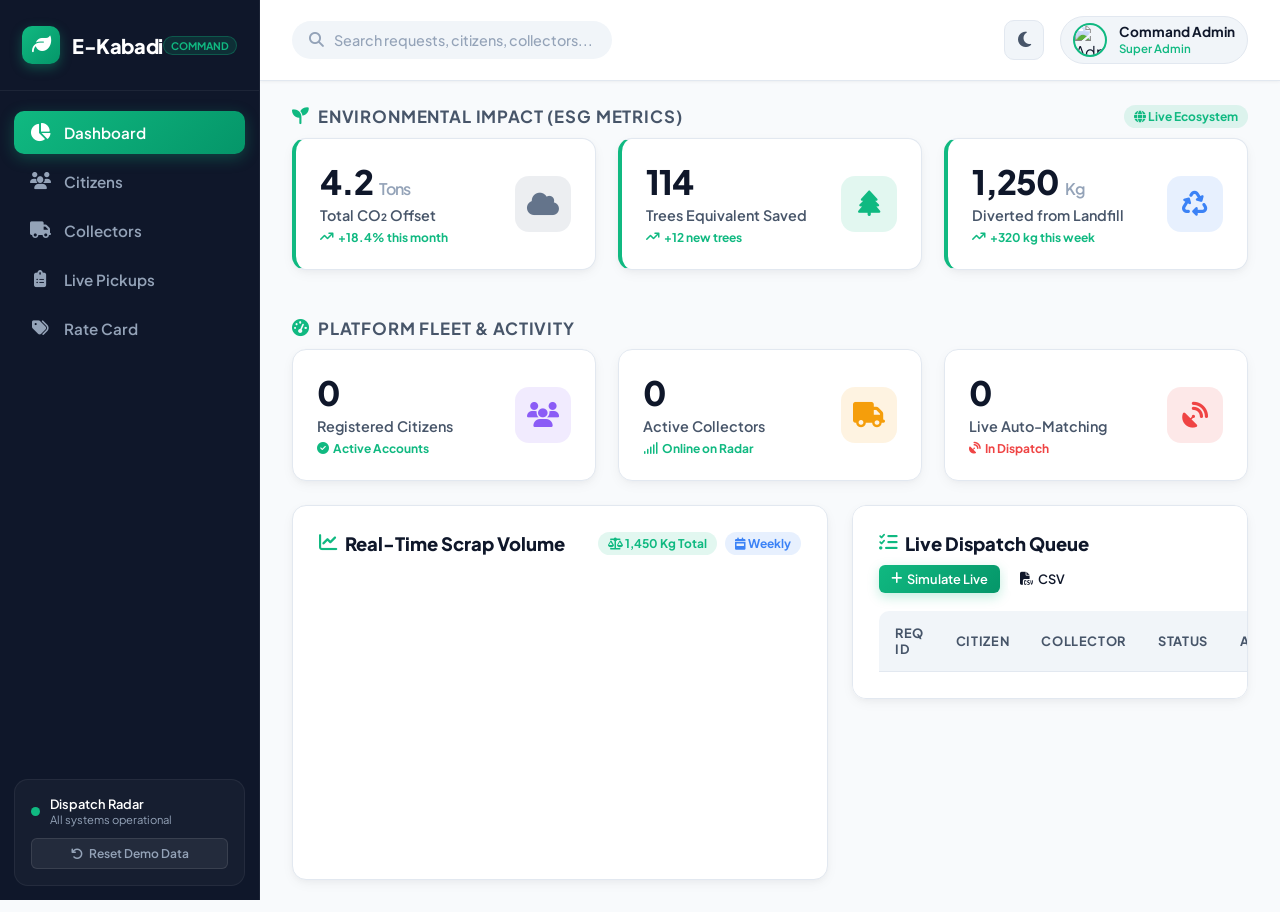
==== commit 3b3dce72: "UPDATED ADMIN PANEL" ====
--- a/admin-panel/index.html
+++ b/admin-panel/index.html
@@ -166,9 +166,14 @@
                 <div class="chart-container">
                     <div class="chart-header">
                         <h3><i class="fa-solid fa-chart-line"></i> Real-Time Scrap Volume</h3>
-                        <span class="chart-chip">Weekly (Kg)</span>
-                    </div>
-                    <canvas id="scrapChart" height="230"></canvas>
+                        <div style="display: flex; gap: 8px; align-items: center;">
+                            <span class="chart-chip" id="chart-total-chip"><i class="fa-solid fa-scale-balanced"></i> 1,450 Kg Total</span>
+                            <span class="chart-chip" style="background: rgba(59, 130, 246, 0.12); color: var(--accent-blue);"><i class="fa-solid fa-calendar-week"></i> Weekly</span>
+                        </div>
+                    </div>
+                    <div class="chart-canvas-wrapper">
+                        <canvas id="scrapChart"></canvas>
+                    </div>
                 </div>
                 
                 <div class="table-container">
--- a/admin-panel/css/style.css
+++ b/admin-panel/css/style.css
@@ -152,14 +152,37 @@
 /* --- 3. SIDEBAR NAVIGATION --- */
 .sidebar {
     width: 260px;
+    height: 100vh;
+    position: fixed;
+    top: 0;
+    left: 0;
+    bottom: 0;
     background: var(--sidebar-bg);
     color: var(--sidebar-text);
     display: flex;
     flex-direction: column;
     transition: var(--transition);
-    position: relative;
     border-right: 1px solid rgba(255, 255, 255, 0.05);
     z-index: 100;
+    overflow-y: auto;
+    overflow-x: hidden;
+}
+
+.sidebar::-webkit-scrollbar {
+    width: 4px;
+}
+
+.sidebar::-webkit-scrollbar-track {
+    background: transparent;
+}
+
+.sidebar::-webkit-scrollbar-thumb {
+    background: rgba(255, 255, 255, 0.12);
+    border-radius: var(--radius-full);
+}
+
+.sidebar::-webkit-scrollbar-thumb:hover {
+    background: var(--primary);
 }
 
 .sidebar-header {
@@ -332,10 +355,12 @@
 /* --- 4. MAIN CONTENT & TOPBAR --- */
 .main-content {
     flex: 1;
+    margin-left: 260px;
     display: flex;
     flex-direction: column;
     overflow-x: hidden;
     min-width: 0;
+    min-height: 100vh;
 }
 
 .topbar {
@@ -746,6 +771,7 @@
     grid-template-columns: 1.15fr 0.85fr;
     gap: 24px;
     padding: 0 32px 32px;
+    align-items: start;
 }
 
 .chart-container, .table-container {
@@ -755,13 +781,28 @@
     box-shadow: var(--shadow-md);
     border: var(--card-border);
     transition: var(--transition);
+    min-width: 0;
+}
+
+.chart-container {
+    display: flex;
+    flex-direction: column;
+}
+
+.chart-canvas-wrapper {
+    position: relative;
+    width: 100%;
+    height: 280px;
+    min-height: 280px;
+    max-height: 280px;
+    overflow: hidden;
 }
 
 .chart-header {
     display: flex;
     align-items: center;
     justify-content: space-between;
-    margin-bottom: 20px;
+    margin-bottom: 18px;
     flex-wrap: wrap;
     gap: 10px;
 }
@@ -1124,6 +1165,7 @@
         z-index: 1000;
     }
     .sidebar.active { left: 0; }
+    .main-content { margin-left: 0; }
     .menu-toggle { display: block; }
     .topbar { padding: 14px 20px; }
     .search-bar { width: 180px; }
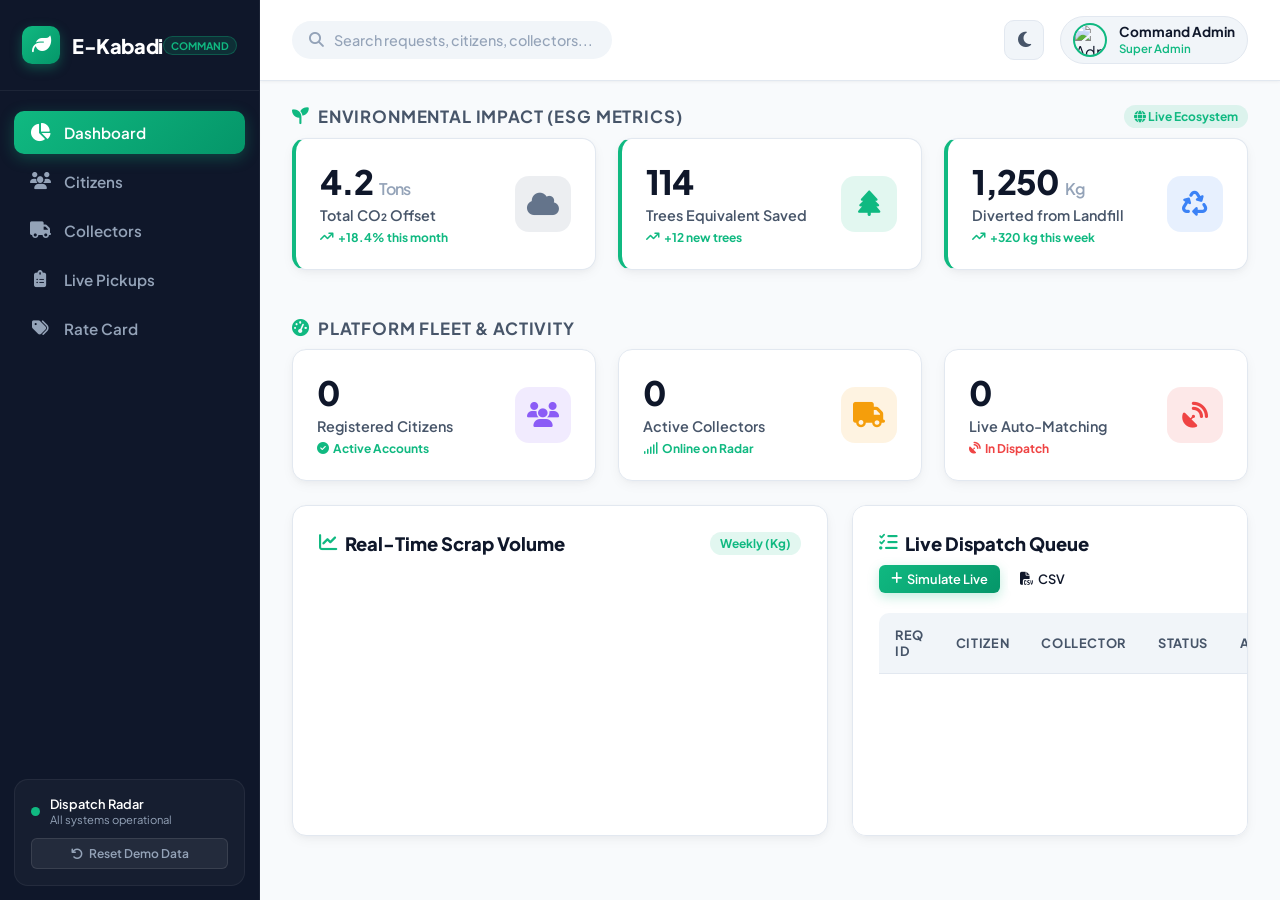
==== commit f754bd89: "Merge remote main with local changes" ====
--- a/admin-panel/index.html
+++ b/admin-panel/index.html
@@ -166,14 +166,9 @@
                 <div class="chart-container">
                     <div class="chart-header">
                         <h3><i class="fa-solid fa-chart-line"></i> Real-Time Scrap Volume</h3>
-                        <div style="display: flex; gap: 8px; align-items: center;">
-                            <span class="chart-chip" id="chart-total-chip"><i class="fa-solid fa-scale-balanced"></i> 1,450 Kg Total</span>
-                            <span class="chart-chip" style="background: rgba(59, 130, 246, 0.12); color: var(--accent-blue);"><i class="fa-solid fa-calendar-week"></i> Weekly</span>
-                        </div>
-                    </div>
-                    <div class="chart-canvas-wrapper">
-                        <canvas id="scrapChart"></canvas>
-                    </div>
+                        <span class="chart-chip">Weekly (Kg)</span>
+                    </div>
+                    <canvas id="scrapChart" height="230"></canvas>
                 </div>
                 
                 <div class="table-container">
--- a/admin-panel/css/style.css
+++ b/admin-panel/css/style.css
@@ -152,37 +152,14 @@
 /* --- 3. SIDEBAR NAVIGATION --- */
 .sidebar {
     width: 260px;
-    height: 100vh;
-    position: fixed;
-    top: 0;
-    left: 0;
-    bottom: 0;
     background: var(--sidebar-bg);
     color: var(--sidebar-text);
     display: flex;
     flex-direction: column;
     transition: var(--transition);
+    position: relative;
     border-right: 1px solid rgba(255, 255, 255, 0.05);
     z-index: 100;
-    overflow-y: auto;
-    overflow-x: hidden;
-}
-
-.sidebar::-webkit-scrollbar {
-    width: 4px;
-}
-
-.sidebar::-webkit-scrollbar-track {
-    background: transparent;
-}
-
-.sidebar::-webkit-scrollbar-thumb {
-    background: rgba(255, 255, 255, 0.12);
-    border-radius: var(--radius-full);
-}
-
-.sidebar::-webkit-scrollbar-thumb:hover {
-    background: var(--primary);
 }
 
 .sidebar-header {
@@ -355,12 +332,10 @@
 /* --- 4. MAIN CONTENT & TOPBAR --- */
 .main-content {
     flex: 1;
-    margin-left: 260px;
     display: flex;
     flex-direction: column;
     overflow-x: hidden;
     min-width: 0;
-    min-height: 100vh;
 }
 
 .topbar {
@@ -771,7 +746,6 @@
     grid-template-columns: 1.15fr 0.85fr;
     gap: 24px;
     padding: 0 32px 32px;
-    align-items: start;
 }
 
 .chart-container, .table-container {
@@ -781,28 +755,13 @@
     box-shadow: var(--shadow-md);
     border: var(--card-border);
     transition: var(--transition);
-    min-width: 0;
-}
-
-.chart-container {
-    display: flex;
-    flex-direction: column;
-}
-
-.chart-canvas-wrapper {
-    position: relative;
-    width: 100%;
-    height: 280px;
-    min-height: 280px;
-    max-height: 280px;
-    overflow: hidden;
 }
 
 .chart-header {
     display: flex;
     align-items: center;
     justify-content: space-between;
-    margin-bottom: 18px;
+    margin-bottom: 20px;
     flex-wrap: wrap;
     gap: 10px;
 }
@@ -1165,7 +1124,6 @@
         z-index: 1000;
     }
     .sidebar.active { left: 0; }
-    .main-content { margin-left: 0; }
     .menu-toggle { display: block; }
     .topbar { padding: 14px 20px; }
     .search-bar { width: 180px; }
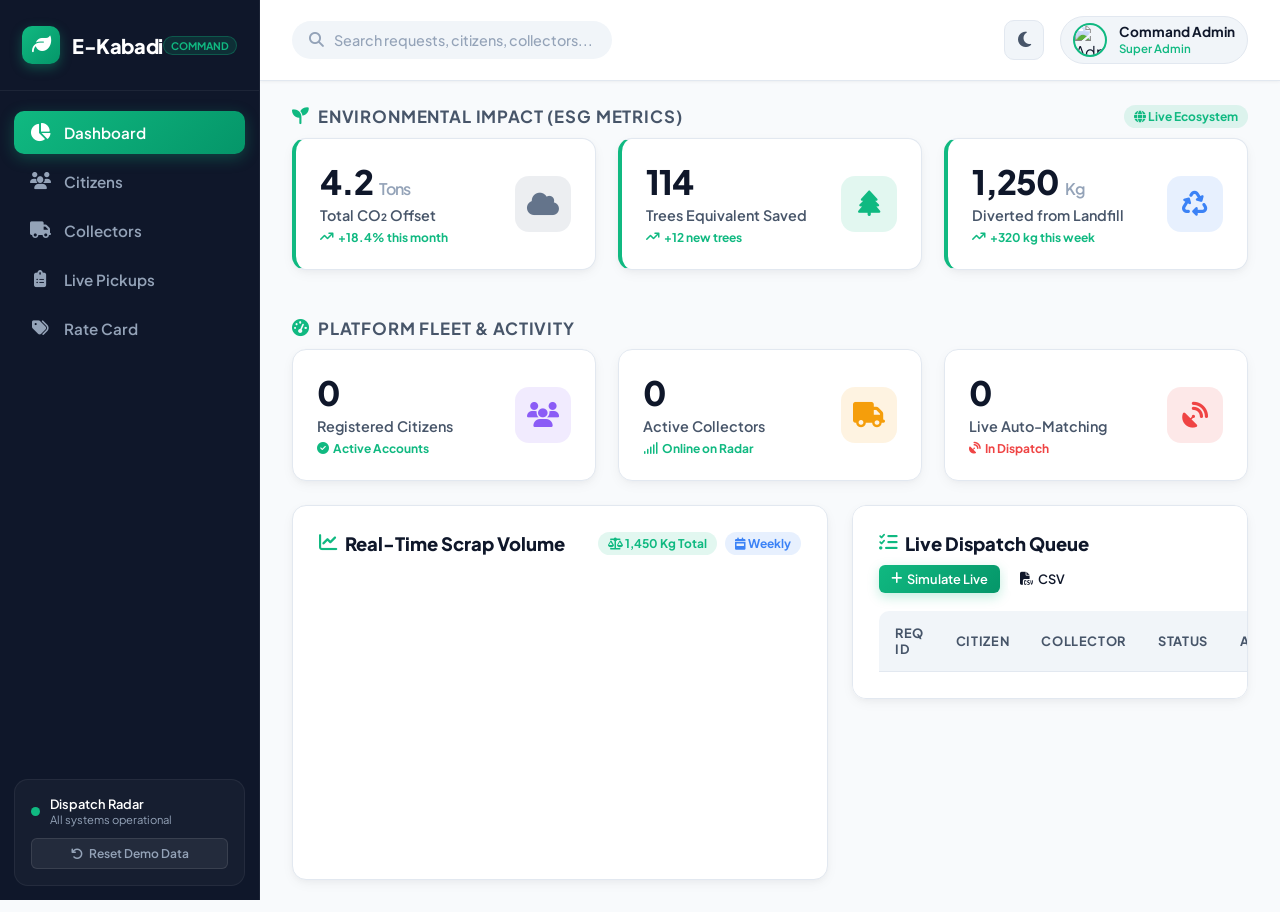
==== commit 8fe3a2b0: "Merge remote main with local changes" ====
--- a/admin-panel/index.html
+++ b/admin-panel/index.html
@@ -166,9 +166,14 @@
                 <div class="chart-container">
                     <div class="chart-header">
                         <h3><i class="fa-solid fa-chart-line"></i> Real-Time Scrap Volume</h3>
-                        <span class="chart-chip">Weekly (Kg)</span>
-                    </div>
-                    <canvas id="scrapChart" height="230"></canvas>
+                        <div style="display: flex; gap: 8px; align-items: center;">
+                            <span class="chart-chip" id="chart-total-chip"><i class="fa-solid fa-scale-balanced"></i> 1,450 Kg Total</span>
+                            <span class="chart-chip" style="background: rgba(59, 130, 246, 0.12); color: var(--accent-blue);"><i class="fa-solid fa-calendar-week"></i> Weekly</span>
+                        </div>
+                    </div>
+                    <div class="chart-canvas-wrapper">
+                        <canvas id="scrapChart"></canvas>
+                    </div>
                 </div>
                 
                 <div class="table-container">
--- a/admin-panel/css/style.css
+++ b/admin-panel/css/style.css
@@ -152,14 +152,37 @@
 /* --- 3. SIDEBAR NAVIGATION --- */
 .sidebar {
     width: 260px;
+    height: 100vh;
+    position: fixed;
+    top: 0;
+    left: 0;
+    bottom: 0;
     background: var(--sidebar-bg);
     color: var(--sidebar-text);
     display: flex;
     flex-direction: column;
     transition: var(--transition);
-    position: relative;
     border-right: 1px solid rgba(255, 255, 255, 0.05);
     z-index: 100;
+    overflow-y: auto;
+    overflow-x: hidden;
+}
+
+.sidebar::-webkit-scrollbar {
+    width: 4px;
+}
+
+.sidebar::-webkit-scrollbar-track {
+    background: transparent;
+}
+
+.sidebar::-webkit-scrollbar-thumb {
+    background: rgba(255, 255, 255, 0.12);
+    border-radius: var(--radius-full);
+}
+
+.sidebar::-webkit-scrollbar-thumb:hover {
+    background: var(--primary);
 }
 
 .sidebar-header {
@@ -332,10 +355,12 @@
 /* --- 4. MAIN CONTENT & TOPBAR --- */
 .main-content {
     flex: 1;
+    margin-left: 260px;
     display: flex;
     flex-direction: column;
     overflow-x: hidden;
     min-width: 0;
+    min-height: 100vh;
 }
 
 .topbar {
@@ -746,6 +771,7 @@
     grid-template-columns: 1.15fr 0.85fr;
     gap: 24px;
     padding: 0 32px 32px;
+    align-items: start;
 }
 
 .chart-container, .table-container {
@@ -755,13 +781,28 @@
     box-shadow: var(--shadow-md);
     border: var(--card-border);
     transition: var(--transition);
+    min-width: 0;
+}
+
+.chart-container {
+    display: flex;
+    flex-direction: column;
+}
+
+.chart-canvas-wrapper {
+    position: relative;
+    width: 100%;
+    height: 280px;
+    min-height: 280px;
+    max-height: 280px;
+    overflow: hidden;
 }
 
 .chart-header {
     display: flex;
     align-items: center;
     justify-content: space-between;
-    margin-bottom: 20px;
+    margin-bottom: 18px;
     flex-wrap: wrap;
     gap: 10px;
 }
@@ -1124,6 +1165,7 @@
         z-index: 1000;
     }
     .sidebar.active { left: 0; }
+    .main-content { margin-left: 0; }
     .menu-toggle { display: block; }
     .topbar { padding: 14px 20px; }
     .search-bar { width: 180px; }
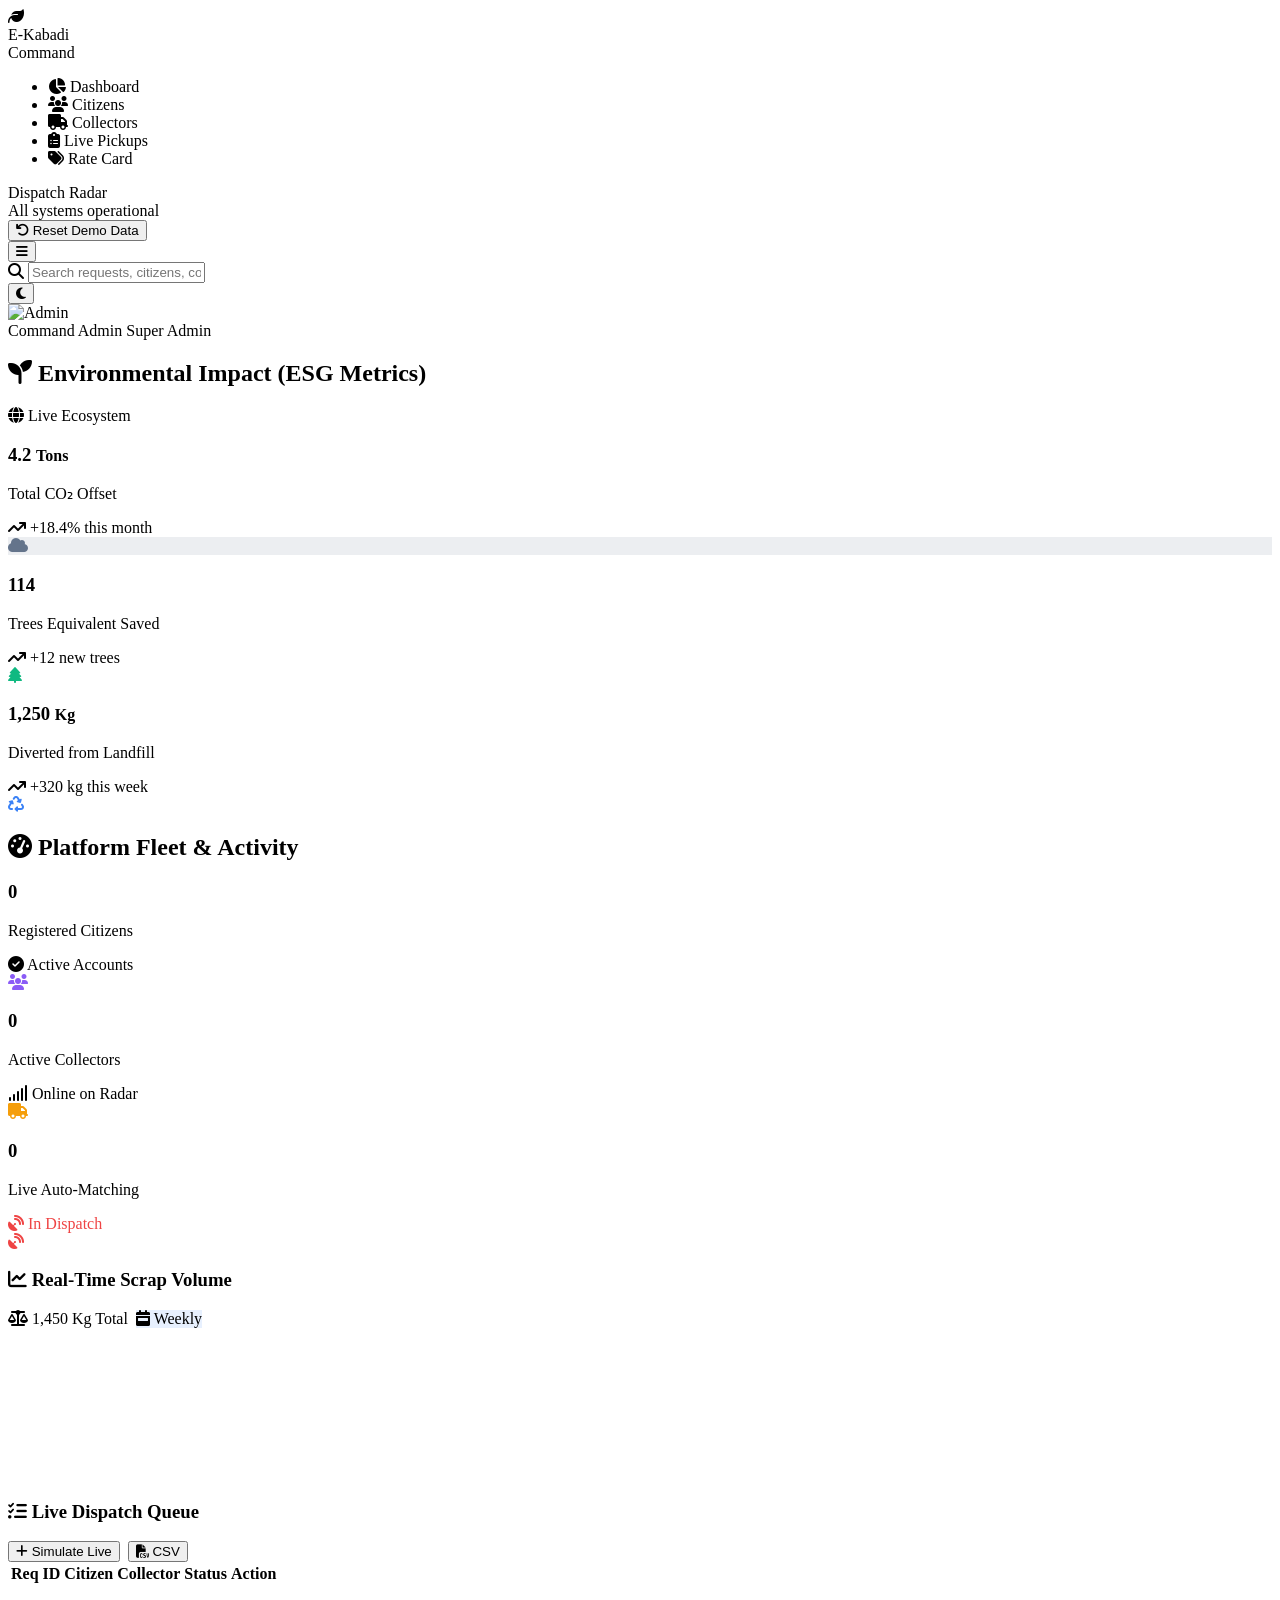
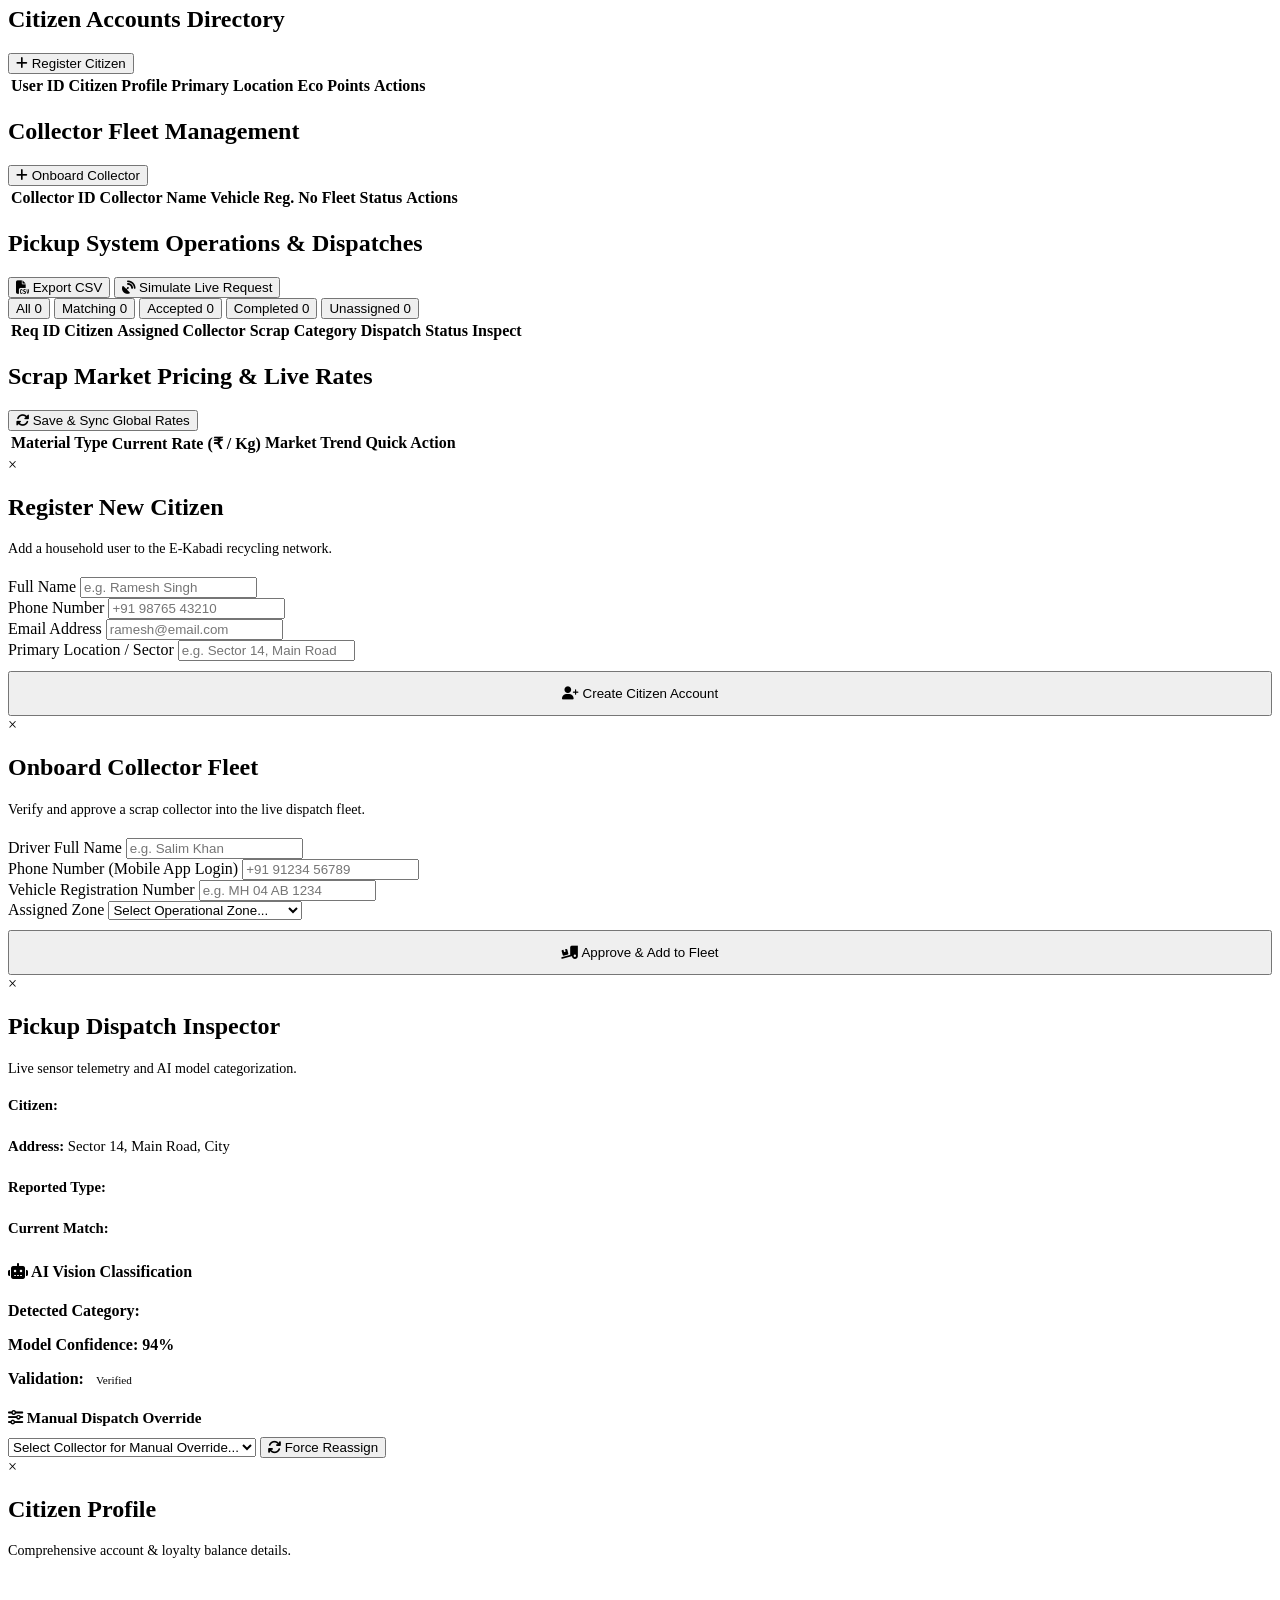
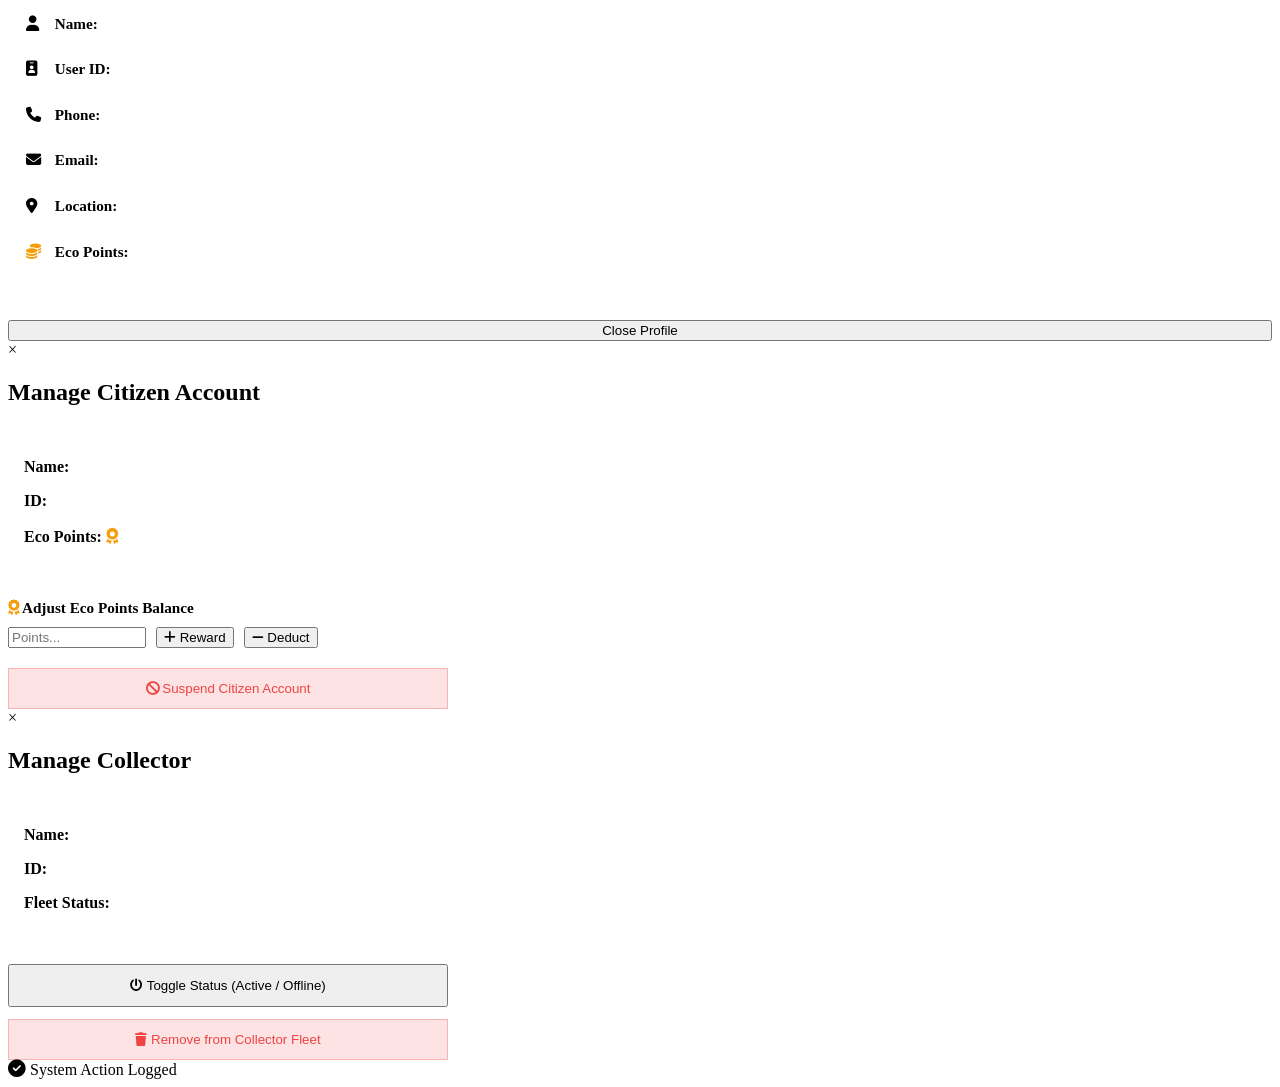
==== commit a3a405d2: "Update admin panel formatting and responsiveness" ====
--- a/admin-panel/index.html
+++ b/admin-panel/index.html
@@ -1,5 +1,6 @@
 <!DOCTYPE html>
 <html lang="en">
+
 <head>
     <meta charset="UTF-8">
     <meta name="viewport" content="width=device-width, initial-scale=1.0">
@@ -7,13 +8,15 @@
     <!-- Google Fonts: Plus Jakarta Sans -->
     <link rel="preconnect" href="https://fonts.googleapis.com">
     <link rel="preconnect" href="https://fonts.gstatic.com" crossorigin>
-    <link href="https://fonts.googleapis.com/css2?family=Plus+Jakarta+Sans:wght@400;500;600;700;800&display=swap" rel="stylesheet">
+    <link href="https://fonts.googleapis.com/css2?family=Plus+Jakarta+Sans:wght@400;500;600;700;800&display=swap"
+        rel="stylesheet">
     <!-- FontAwesome Icons -->
     <link rel="stylesheet" href="https://cdnjs.cloudflare.com/ajax/libs/font-awesome/6.4.0/css/all.min.css">
     <!-- Chart.js -->
     <script src="https://cdn.jsdelivr.net/npm/chart.js"></script>
     <link rel="stylesheet" href="css/style.css">
 </head>
+
 <body>
     <!-- SIDEBAR NAVIGATION -->
     <aside class="sidebar">
@@ -28,7 +31,7 @@
             </div>
             <span class="brand-badge">Command</span>
         </div>
-        
+
         <ul class="sidebar-menu" id="nav-menu">
             <li class="active" data-target="dashboard-view"><i class="fa-solid fa-chart-pie"></i> Dashboard</li>
             <li data-target="citizens-view"><i class="fa-solid fa-users"></i> Citizens</li>
@@ -57,7 +60,8 @@
         <!-- TOPBAR -->
         <header class="topbar">
             <div class="topbar-left">
-                <button class="menu-toggle" id="menu-toggle-btn" title="Toggle Navigation"><i class="fa-solid fa-bars"></i></button>
+                <button class="menu-toggle" id="menu-toggle-btn" title="Toggle Navigation"><i
+                        class="fa-solid fa-bars"></i></button>
                 <div class="search-bar">
                     <i class="fa-solid fa-magnifying-glass"></i>
                     <input type="text" id="global-search" placeholder="Search requests, citizens, collectors...">
@@ -72,7 +76,8 @@
 
                 <!-- Profile Badge -->
                 <div class="profile" title="Administrator Profile">
-                    <img src="https://ui-avatars.com/api/?name=Admin+Ops&background=10b981&color=fff&bold=true" alt="Admin" class="profile-avatar">
+                    <img src="https://ui-avatars.com/api/?name=Admin+Ops&background=10b981&color=fff&bold=true"
+                        alt="Admin" class="profile-avatar">
                     <div class="profile-info">
                         <span class="profile-name">Command Admin</span>
                         <span class="profile-role">Super Admin</span>
@@ -91,7 +96,8 @@
             <div class="cards">
                 <div class="card esg-card">
                     <div class="card-info">
-                        <h3>4.2 <span style="font-size: 1rem; color: var(--text-muted); font-weight: 600;">Tons</span></h3>
+                        <h3>4.2 <span style="font-size: 1rem; color: var(--text-muted); font-weight: 600;">Tons</span>
+                        </h3>
                         <p>Total CO₂ Offset</p>
                         <span class="card-trend"><i class="fa-solid fa-arrow-trend-up"></i> +18.4% this month</span>
                     </div>
@@ -113,7 +119,8 @@
 
                 <div class="card esg-card">
                     <div class="card-info">
-                        <h3>1,250 <span style="font-size: 1rem; color: var(--text-muted); font-weight: 600;">Kg</span></h3>
+                        <h3>1,250 <span style="font-size: 1rem; color: var(--text-muted); font-weight: 600;">Kg</span>
+                        </h3>
                         <p>Diverted from Landfill</p>
                         <span class="card-trend"><i class="fa-solid fa-arrow-trend-up"></i> +320 kg this week</span>
                     </div>
@@ -154,7 +161,8 @@
                     <div class="card-info">
                         <h3 id="stat-pickups">0</h3>
                         <p>Live Auto-Matching</p>
-                        <span class="card-trend" style="color: #ef4444;"><i class="fa-solid fa-satellite-dish"></i> In Dispatch</span>
+                        <span class="card-trend" style="color: #ef4444;"><i class="fa-solid fa-satellite-dish"></i> In
+                            Dispatch</span>
                     </div>
                     <div class="card-icon" style="color: #ef4444; background: var(--accent-coral-light);">
                         <i class="fa-solid fa-satellite-dish"></i>
@@ -167,23 +175,28 @@
                     <div class="chart-header">
                         <h3><i class="fa-solid fa-chart-line"></i> Real-Time Scrap Volume</h3>
                         <div style="display: flex; gap: 8px; align-items: center;">
-                            <span class="chart-chip" id="chart-total-chip"><i class="fa-solid fa-scale-balanced"></i> 1,450 Kg Total</span>
-                            <span class="chart-chip" style="background: rgba(59, 130, 246, 0.12); color: var(--accent-blue);"><i class="fa-solid fa-calendar-week"></i> Weekly</span>
+                            <span class="chart-chip" id="chart-total-chip"><i class="fa-solid fa-scale-balanced"></i>
+                                1,450 Kg Total</span>
+                            <span class="chart-chip"
+                                style="background: rgba(59, 130, 246, 0.12); color: var(--accent-blue);"><i
+                                    class="fa-solid fa-calendar-week"></i> Weekly</span>
                         </div>
                     </div>
                     <div class="chart-canvas-wrapper">
                         <canvas id="scrapChart"></canvas>
                     </div>
                 </div>
-                
+
                 <div class="table-container">
                     <div class="chart-header">
                         <h3><i class="fa-solid fa-list-check"></i> Live Dispatch Queue</h3>
                         <div style="display: flex; gap: 8px;">
-                            <button class="btn btn-small btn-primary" onclick="simulateNewPickup()" title="Simulate incoming citizen scrap request">
+                            <button class="btn btn-small btn-primary" onclick="simulateNewPickup()"
+                                title="Simulate incoming citizen scrap request">
                                 <i class="fa-solid fa-plus"></i> Simulate Live
                             </button>
-                            <button class="btn btn-small btn-outline" onclick="exportPickupsCSV()" title="Download Dispatch Report CSV">
+                            <button class="btn btn-small btn-outline" onclick="exportPickupsCSV()"
+                                title="Download Dispatch Report CSV">
                                 <i class="fa-solid fa-file-csv"></i> CSV
                             </button>
                         </div>
@@ -272,11 +285,16 @@
 
             <!-- Filter Pills -->
             <div class="filter-bar" id="pickup-filter-bar">
-                <button class="filter-pill active" onclick="setPickupFilter('all')">All <span class="count" id="count-all">0</span></button>
-                <button class="filter-pill" onclick="setPickupFilter('matching')">Matching <span class="count" id="count-matching">0</span></button>
-                <button class="filter-pill" onclick="setPickupFilter('accepted')">Accepted <span class="count" id="count-accepted">0</span></button>
-                <button class="filter-pill" onclick="setPickupFilter('completed')">Completed <span class="count" id="count-completed">0</span></button>
-                <button class="filter-pill" onclick="setPickupFilter('unassigned')">Unassigned <span class="count" id="count-unassigned">0</span></button>
+                <button class="filter-pill active" onclick="setPickupFilter('all')">All <span class="count"
+                        id="count-all">0</span></button>
+                <button class="filter-pill" onclick="setPickupFilter('matching')">Matching <span class="count"
+                        id="count-matching">0</span></button>
+                <button class="filter-pill" onclick="setPickupFilter('accepted')">Accepted <span class="count"
+                        id="count-accepted">0</span></button>
+                <button class="filter-pill" onclick="setPickupFilter('completed')">Completed <span class="count"
+                        id="count-completed">0</span></button>
+                <button class="filter-pill" onclick="setPickupFilter('unassigned')">Unassigned <span class="count"
+                        id="count-unassigned">0</span></button>
             </div>
 
             <div class="tables-section">
@@ -329,7 +347,8 @@
         <div class="modal-content">
             <span class="close-btn" onclick="closeModal('registerCitizenModal')">&times;</span>
             <h2>Register New Citizen</h2>
-            <p style="color: var(--text-muted); font-size: 0.88rem; margin-bottom: 20px;">Add a household user to the E-Kabadi recycling network.</p>
+            <p style="color: var(--text-muted); font-size: 0.88rem; margin-bottom: 20px;">Add a household user to the
+                E-Kabadi recycling network.</p>
             <form id="citizenForm" onsubmit="submitCitizen(event)">
                 <div class="form-group">
                     <label>Full Name</label>
@@ -345,9 +364,11 @@
                 </div>
                 <div class="form-group">
                     <label>Primary Location / Sector</label>
-                    <input type="text" id="reg-cit-location" class="form-input" placeholder="e.g. Sector 14, Main Road" required>
-                </div>
-                <button type="submit" class="btn btn-primary" style="width: 100%; justify-content: center; margin-top: 10px; padding: 13px;">
+                    <input type="text" id="reg-cit-location" class="form-input" placeholder="e.g. Sector 14, Main Road"
+                        required>
+                </div>
+                <button type="submit" class="btn btn-primary"
+                    style="width: 100%; justify-content: center; margin-top: 10px; padding: 13px;">
                     <i class="fa-solid fa-user-plus"></i> Create Citizen Account
                 </button>
             </form>
@@ -359,7 +380,8 @@
         <div class="modal-content">
             <span class="close-btn" onclick="closeModal('onboardCollectorModal')">&times;</span>
             <h2>Onboard Collector Fleet</h2>
-            <p style="color: var(--text-muted); font-size: 0.88rem; margin-bottom: 20px;">Verify and approve a scrap collector into the live dispatch fleet.</p>
+            <p style="color: var(--text-muted); font-size: 0.88rem; margin-bottom: 20px;">Verify and approve a scrap
+                collector into the live dispatch fleet.</p>
             <form id="collectorForm" onsubmit="submitCollector(event)">
                 <div class="form-group">
                     <label>Driver Full Name</label>
@@ -371,7 +393,8 @@
                 </div>
                 <div class="form-group">
                     <label>Vehicle Registration Number</label>
-                    <input type="text" id="reg-col-vehicle" class="form-input" placeholder="e.g. MH 04 AB 1234" required>
+                    <input type="text" id="reg-col-vehicle" class="form-input" placeholder="e.g. MH 04 AB 1234"
+                        required>
                 </div>
                 <div class="form-group">
                     <label>Assigned Zone</label>
@@ -383,7 +406,8 @@
                         <option value="West Zone">West Zone (Sectors 66 - 85)</option>
                     </select>
                 </div>
-                <button type="submit" class="btn btn-primary" style="width: 100%; justify-content: center; margin-top: 10px; padding: 13px;">
+                <button type="submit" class="btn btn-primary"
+                    style="width: 100%; justify-content: center; margin-top: 10px; padding: 13px;">
                     <i class="fa-solid fa-truck-ramp-box"></i> Approve & Add to Fleet
                 </button>
             </form>
@@ -395,20 +419,25 @@
         <div class="modal-content" style="width: 540px;">
             <span class="close-btn" onclick="closeModal('actionModal')">&times;</span>
             <h2 id="modal-title">Pickup Dispatch Inspector</h2>
-            <p style="color: var(--text-muted); font-size: 0.88rem;">Live sensor telemetry and AI model categorization.</p>
-            
+            <p style="color: var(--text-muted); font-size: 0.88rem;">Live sensor telemetry and AI model categorization.
+            </p>
+
             <div class="modal-grid">
                 <div class="modal-info" style="font-size: 0.92rem; line-height: 1.8;">
                     <p><strong>Citizen:</strong> <span id="modal-citizen" style="color: var(--primary);"></span></p>
                     <p><strong>Address:</strong> Sector 14, Main Road, City</p>
                     <p><strong>Reported Type:</strong> <span id="modal-type"></span></p>
-                    <p><strong>Current Match:</strong> <span id="modal-collector-status" style="font-weight: 700;"></span></p>
+                    <p><strong>Current Match:</strong> <span id="modal-collector-status"
+                            style="font-weight: 700;"></span></p>
                 </div>
                 <div class="modal-ai-box">
                     <h4><i class="fa-solid fa-robot" style="color: var(--primary);"></i> AI Vision Classification</h4>
-                    <p><strong>Detected Category:</strong> <span id="modal-ai-type" style="color: var(--primary); font-weight: 700;"></span></p>
-                    <p><strong>Model Confidence:</strong> <span id="modal-ai-conf" style="font-weight: 700;">94%</span></p>
-                    <p><strong>Validation:</strong> <span class="badge completed" style="padding: 2px 8px; font-size: 0.7rem;">Verified</span></p>
+                    <p><strong>Detected Category:</strong> <span id="modal-ai-type"
+                            style="color: var(--primary); font-weight: 700;"></span></p>
+                    <p><strong>Model Confidence:</strong> <span id="modal-ai-conf" style="font-weight: 700;">94%</span>
+                    </p>
+                    <p><strong>Validation:</strong> <span class="badge completed"
+                            style="padding: 2px 8px; font-size: 0.7rem;">Verified</span></p>
                 </div>
             </div>
 
@@ -435,16 +464,25 @@
         <div class="modal-content">
             <span class="close-btn" onclick="closeModal('citizenDetailsModal')">&times;</span>
             <h2>Citizen Profile</h2>
-            <p style="color: var(--text-muted); font-size: 0.88rem; margin-bottom: 16px;">Comprehensive account & loyalty balance details.</p>
-            <div style="line-height: 2; font-size: 0.95rem; background: var(--bg-surface-subtle); padding: 18px; border-radius: var(--radius-lg); border: 1px solid var(--border-color);">
-                <p><i class="fa-solid fa-user" style="color: var(--primary); width: 25px;"></i> <strong>Name:</strong> <span id="detail-cit-name"></span></p>
-                <p><i class="fa-solid fa-id-badge" style="color: var(--primary); width: 25px;"></i> <strong>User ID:</strong> <span id="detail-cit-id"></span></p>
-                <p><i class="fa-solid fa-phone" style="color: var(--primary); width: 25px;"></i> <strong>Phone:</strong> <span id="detail-cit-phone"></span></p>
-                <p><i class="fa-solid fa-envelope" style="color: var(--primary); width: 25px;"></i> <strong>Email:</strong> <span id="detail-cit-email"></span></p>
-                <p><i class="fa-solid fa-location-dot" style="color: var(--primary); width: 25px;"></i> <strong>Location:</strong> <span id="detail-cit-location"></span></p>
-                <p><i class="fa-solid fa-coins" style="color: #f59e0b; width: 25px;"></i> <strong>Eco Points:</strong> <span id="detail-cit-coins" style="font-weight: 800; color: #f59e0b;"></span></p>
-            </div>
-            <button class="btn btn-secondary" style="width: 100%; justify-content: center; margin-top: 20px;" onclick="closeModal('citizenDetailsModal')">Close Profile</button>
+            <p style="color: var(--text-muted); font-size: 0.88rem; margin-bottom: 16px;">Comprehensive account &
+                loyalty balance details.</p>
+            <div
+                style="line-height: 2; font-size: 0.95rem; background: var(--bg-surface-subtle); padding: 18px; border-radius: var(--radius-lg); border: 1px solid var(--border-color);">
+                <p><i class="fa-solid fa-user" style="color: var(--primary); width: 25px;"></i> <strong>Name:</strong>
+                    <span id="detail-cit-name"></span></p>
+                <p><i class="fa-solid fa-id-badge" style="color: var(--primary); width: 25px;"></i> <strong>User
+                        ID:</strong> <span id="detail-cit-id"></span></p>
+                <p><i class="fa-solid fa-phone" style="color: var(--primary); width: 25px;"></i> <strong>Phone:</strong>
+                    <span id="detail-cit-phone"></span></p>
+                <p><i class="fa-solid fa-envelope" style="color: var(--primary); width: 25px;"></i>
+                    <strong>Email:</strong> <span id="detail-cit-email"></span></p>
+                <p><i class="fa-solid fa-location-dot" style="color: var(--primary); width: 25px;"></i>
+                    <strong>Location:</strong> <span id="detail-cit-location"></span></p>
+                <p><i class="fa-solid fa-coins" style="color: #f59e0b; width: 25px;"></i> <strong>Eco Points:</strong>
+                    <span id="detail-cit-coins" style="font-weight: 800; color: #f59e0b;"></span></p>
+            </div>
+            <button class="btn btn-secondary" style="width: 100%; justify-content: center; margin-top: 20px;"
+                onclick="closeModal('citizenDetailsModal')">Close Profile</button>
         </div>
     </div>
 
@@ -453,19 +491,28 @@
         <div class="modal-content" style="width: 440px;">
             <span class="close-btn" onclick="closeModal('citizenModal')">&times;</span>
             <h2>Manage Citizen Account</h2>
-            <div style="margin: 16px 0; background: var(--bg-surface-subtle); padding: 16px; border-radius: var(--radius-md); border: 1px solid var(--border-color);">
-                <p style="margin-bottom: 6px;"><strong>Name:</strong> <span id="manage-cit-name" style="color: var(--primary); font-weight: 700;"></span></p>
+            <div
+                style="margin: 16px 0; background: var(--bg-surface-subtle); padding: 16px; border-radius: var(--radius-md); border: 1px solid var(--border-color);">
+                <p style="margin-bottom: 6px;"><strong>Name:</strong> <span id="manage-cit-name"
+                        style="color: var(--primary); font-weight: 700;"></span></p>
                 <p style="margin-bottom: 6px;"><strong>ID:</strong> <span id="manage-cit-id"></span></p>
-                <p><strong>Eco Points:</strong> <span id="manage-cit-coins" style="color: #f59e0b; font-weight: 800; font-size: 1.15rem;"></span> <i class="fa-solid fa-award" style="color: #f59e0b;"></i></p>
-            </div>
-            
-            <h4 style="margin-bottom: 10px; font-size: 0.95rem; color: var(--text-primary);"><i class="fa-solid fa-award" style="color: #f59e0b;"></i> Adjust Eco Points Balance</h4>
+                <p><strong>Eco Points:</strong> <span id="manage-cit-coins"
+                        style="color: #f59e0b; font-weight: 800; font-size: 1.15rem;"></span> <i
+                        class="fa-solid fa-award" style="color: #f59e0b;"></i></p>
+            </div>
+
+            <h4 style="margin-bottom: 10px; font-size: 0.95rem; color: var(--text-primary);"><i
+                    class="fa-solid fa-award" style="color: #f59e0b;"></i> Adjust Eco Points Balance</h4>
             <div style="display: flex; gap: 10px; margin-bottom: 20px;">
                 <input type="number" id="coin-amount" class="form-input" placeholder="Points..." style="width: 130px;">
-                <button class="btn btn-primary" onclick="modifyCoins('add')"><i class="fa-solid fa-plus"></i> Reward</button>
-                <button class="btn btn-secondary" onclick="modifyCoins('deduct')"><i class="fa-solid fa-minus"></i> Deduct</button>
-            </div>
-            <button class="btn btn-small" style="width: 100%; justify-content: center; padding: 12px; background: rgba(239, 68, 68, 0.15); color: #ef4444; border: 1px solid rgba(239, 68, 68, 0.3);" onclick="deleteUser('citizens')">
+                <button class="btn btn-primary" onclick="modifyCoins('add')"><i class="fa-solid fa-plus"></i>
+                    Reward</button>
+                <button class="btn btn-secondary" onclick="modifyCoins('deduct')"><i class="fa-solid fa-minus"></i>
+                    Deduct</button>
+            </div>
+            <button class="btn btn-small"
+                style="width: 100%; justify-content: center; padding: 12px; background: rgba(239, 68, 68, 0.15); color: #ef4444; border: 1px solid rgba(239, 68, 68, 0.3);"
+                onclick="deleteUser('citizens')">
                 <i class="fa-solid fa-ban"></i> Suspend Citizen Account
             </button>
         </div>
@@ -476,16 +523,21 @@
         <div class="modal-content" style="width: 440px;">
             <span class="close-btn" onclick="closeModal('collectorModal')">&times;</span>
             <h2>Manage Collector</h2>
-            <div style="margin: 16px 0; background: var(--bg-surface-subtle); padding: 16px; border-radius: var(--radius-md); border: 1px solid var(--border-color);">
-                <p style="margin-bottom: 6px;"><strong>Name:</strong> <span id="col-name" style="color: var(--primary); font-weight: 700;"></span></p>
+            <div
+                style="margin: 16px 0; background: var(--bg-surface-subtle); padding: 16px; border-radius: var(--radius-md); border: 1px solid var(--border-color);">
+                <p style="margin-bottom: 6px;"><strong>Name:</strong> <span id="col-name"
+                        style="color: var(--primary); font-weight: 700;"></span></p>
                 <p style="margin-bottom: 6px;"><strong>ID:</strong> <span id="col-id"></span></p>
                 <p><strong>Fleet Status:</strong> <span id="col-status" class="badge"></span></p>
             </div>
             <div style="display: flex; flex-direction: column; gap: 12px; margin-top: 20px;">
-                <button class="btn btn-primary" style="width: 100%; justify-content: center; padding: 12px;" onclick="toggleCollectorStatus()">
+                <button class="btn btn-primary" style="width: 100%; justify-content: center; padding: 12px;"
+                    onclick="toggleCollectorStatus()">
                     <i class="fa-solid fa-power-off"></i> Toggle Status (Active / Offline)
                 </button>
-                <button class="btn btn-small" style="width: 100%; justify-content: center; padding: 12px; background: rgba(239, 68, 68, 0.15); color: #ef4444; border: 1px solid rgba(239, 68, 68, 0.3);" onclick="deleteUser('collectors')">
+                <button class="btn btn-small"
+                    style="width: 100%; justify-content: center; padding: 12px; background: rgba(239, 68, 68, 0.15); color: #ef4444; border: 1px solid rgba(239, 68, 68, 0.3);"
+                    onclick="deleteUser('collectors')">
                     <i class="fa-solid fa-trash"></i> Remove from Collector Fleet
                 </button>
             </div>
@@ -500,4 +552,5 @@
 
     <script src="js/script.js"></script>
 </body>
+
 </html>
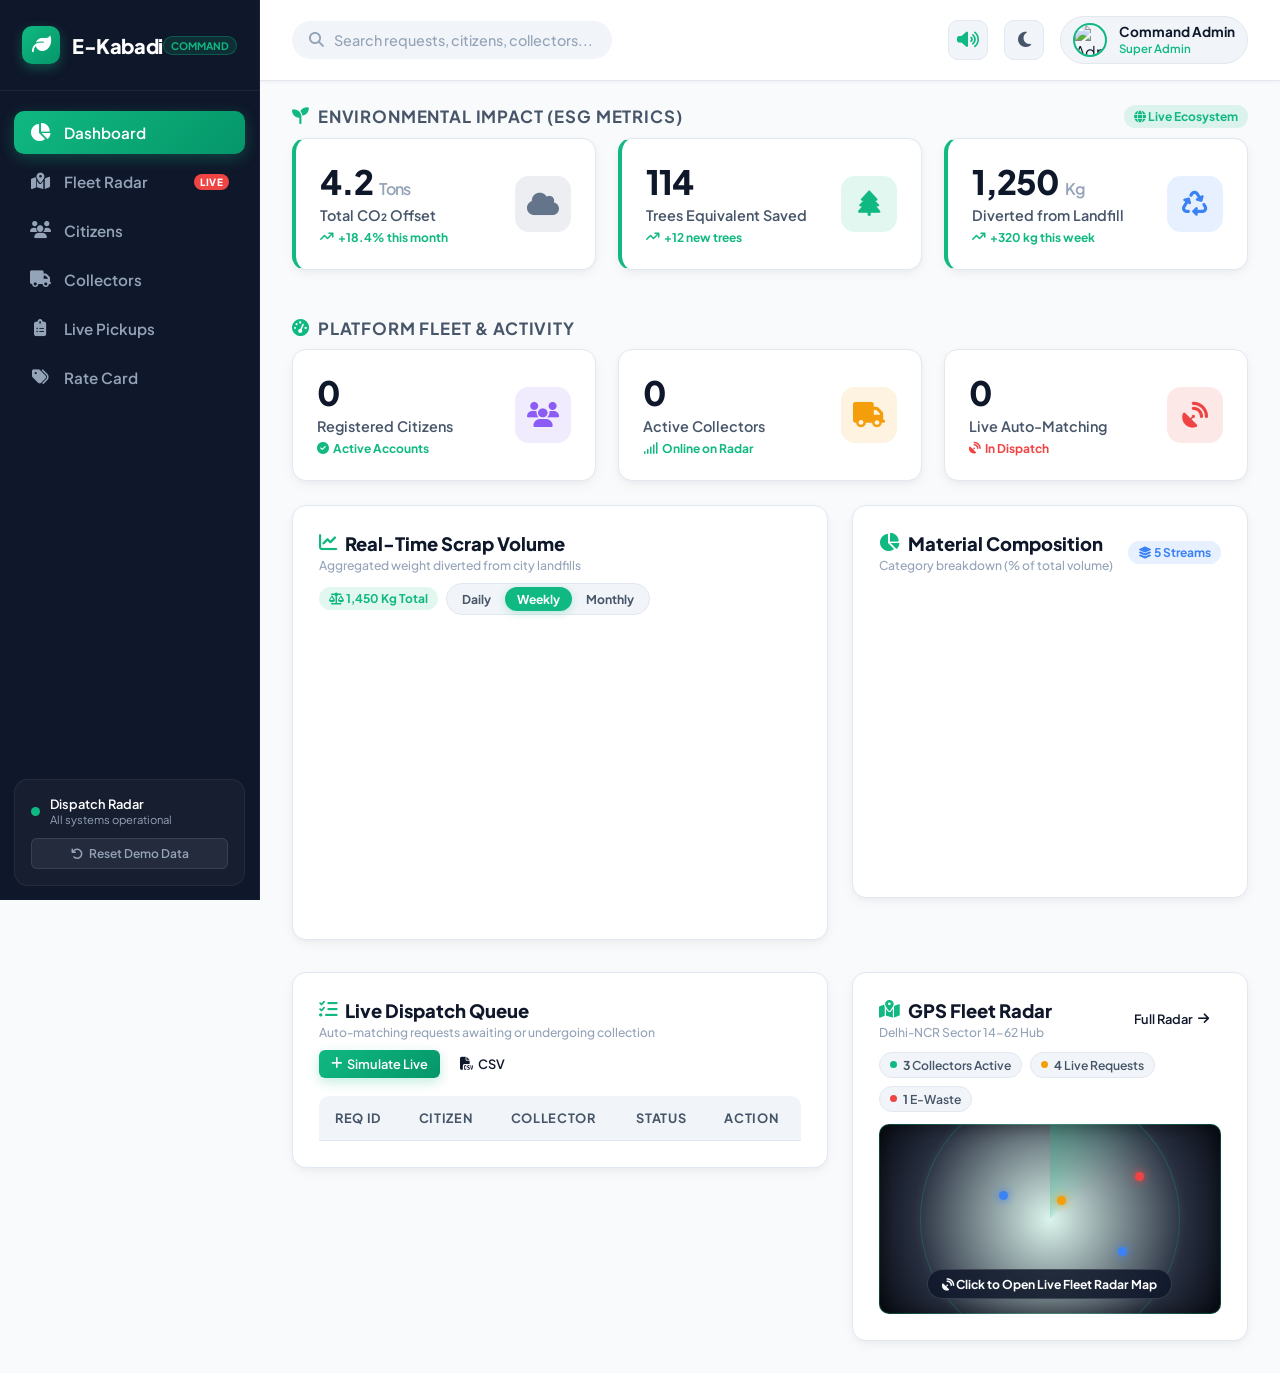
==== commit 20327e79: "feat(admin-panel): add live fleet radar, scrap composition chart, citizen leaderboard, and CPCB wast" ====
--- a/admin-panel/index.html
+++ b/admin-panel/index.html
@@ -14,6 +14,9 @@
     <link rel="stylesheet" href="https://cdnjs.cloudflare.com/ajax/libs/font-awesome/6.4.0/css/all.min.css">
     <!-- Chart.js -->
     <script src="https://cdn.jsdelivr.net/npm/chart.js"></script>
+    <!-- Leaflet Map CSS & JS -->
+    <link rel="stylesheet" href="https://unpkg.com/leaflet@1.9.4/dist/leaflet.css" />
+    <script src="https://unpkg.com/leaflet@1.9.4/dist/leaflet.js"></script>
     <link rel="stylesheet" href="css/style.css">
 </head>
 
@@ -34,6 +37,7 @@
 
         <ul class="sidebar-menu" id="nav-menu">
             <li class="active" data-target="dashboard-view"><i class="fa-solid fa-chart-pie"></i> Dashboard</li>
+            <li data-target="radar-view"><i class="fa-solid fa-map-location-dot"></i> Fleet Radar <span class="nav-live-badge">LIVE</span></li>
             <li data-target="citizens-view"><i class="fa-solid fa-users"></i> Citizens</li>
             <li data-target="collectors-view"><i class="fa-solid fa-truck"></i> Collectors</li>
             <li data-target="pickups-view"><i class="fa-solid fa-clipboard-list"></i> Live Pickups</li>
@@ -69,6 +73,11 @@
             </div>
 
             <div class="topbar-right">
+                <!-- Audio Chime Toggle Button -->
+                <button id="audio-toggle-btn" class="theme-toggle-btn" title="Toggle Dispatch Sound Chime" onclick="toggleAudioChime()">
+                    <i class="fa-solid fa-volume-high" id="audio-toggle-icon" style="color: var(--primary);"></i>
+                </button>
+
                 <!-- Theme Toggle Button -->
                 <button id="theme-toggle" class="theme-toggle-btn" title="Toggle Dark/Light Mode">
                     <i class="fa-solid fa-moon"></i>
@@ -171,15 +180,20 @@
             </div>
 
             <div class="dashboard-grid">
+                <!-- Real-Time Scrap Volume Line Chart with Timeframe Toggles -->
                 <div class="chart-container">
                     <div class="chart-header">
-                        <h3><i class="fa-solid fa-chart-line"></i> Real-Time Scrap Volume</h3>
-                        <div style="display: flex; gap: 8px; align-items: center;">
-                            <span class="chart-chip" id="chart-total-chip"><i class="fa-solid fa-scale-balanced"></i>
-                                1,450 Kg Total</span>
-                            <span class="chart-chip"
-                                style="background: rgba(59, 130, 246, 0.12); color: var(--accent-blue);"><i
-                                    class="fa-solid fa-calendar-week"></i> Weekly</span>
+                        <div>
+                            <h3><i class="fa-solid fa-chart-line"></i> Real-Time Scrap Volume</h3>
+                            <span class="chart-subtitle">Aggregated weight diverted from city landfills</span>
+                        </div>
+                        <div style="display: flex; gap: 8px; align-items: center; flex-wrap: wrap;">
+                            <span class="chart-chip" id="chart-total-chip"><i class="fa-solid fa-scale-balanced"></i> 1,450 Kg Total</span>
+                            <div class="timeframe-toggle-group">
+                                <button class="timeframe-btn" id="tf-daily" onclick="setTimeframe('daily')">Daily</button>
+                                <button class="timeframe-btn active" id="tf-weekly" onclick="setTimeframe('weekly')">Weekly</button>
+                                <button class="timeframe-btn" id="tf-monthly" onclick="setTimeframe('monthly')">Monthly</button>
+                            </div>
                         </div>
                     </div>
                     <div class="chart-canvas-wrapper">
@@ -187,9 +201,31 @@
                     </div>
                 </div>
 
+                <!-- Scrap Material Composition Doughnut Chart -->
+                <div class="chart-container">
+                    <div class="chart-header">
+                        <div>
+                            <h3><i class="fa-solid fa-chart-pie"></i> Material Composition</h3>
+                            <span class="chart-subtitle">Category breakdown (% of total volume)</span>
+                        </div>
+                        <span class="chart-chip" style="background: rgba(59, 130, 246, 0.12); color: var(--accent-blue);">
+                            <i class="fa-solid fa-layer-group"></i> 5 Streams
+                        </span>
+                    </div>
+                    <div class="chart-canvas-wrapper" style="position: relative; display: flex; align-items: center; justify-content: center;">
+                        <canvas id="compositionChart"></canvas>
+                    </div>
+                </div>
+            </div>
+
+            <!-- Lower Dashboard Grid: Live Dispatch Queue & Radar Mini-Card -->
+            <div class="dashboard-lower-grid">
                 <div class="table-container">
                     <div class="chart-header">
-                        <h3><i class="fa-solid fa-list-check"></i> Live Dispatch Queue</h3>
+                        <div>
+                            <h3><i class="fa-solid fa-list-check"></i> Live Dispatch Queue</h3>
+                            <span class="chart-subtitle">Auto-matching requests awaiting or undergoing collection</span>
+                        </div>
                         <div style="display: flex; gap: 8px;">
                             <button class="btn btn-small btn-primary" onclick="simulateNewPickup()"
                                 title="Simulate incoming citizen scrap request">
@@ -214,17 +250,182 @@
                         <tbody id="dashboard-table-body"></tbody>
                     </table>
                 </div>
+
+                <!-- Quick GPS Fleet Radar Snapshot Card -->
+                <div class="chart-container radar-preview-card">
+                    <div class="chart-header" style="margin-bottom: 12px;">
+                        <div>
+                            <h3><i class="fa-solid fa-map-location-dot"></i> GPS Fleet Radar</h3>
+                            <span class="chart-subtitle">Delhi-NCR Sector 14-62 Hub</span>
+                        </div>
+                        <button class="btn btn-small btn-outline" onclick="navigateToTab('radar-view')">
+                            Full Radar <i class="fa-solid fa-arrow-right"></i>
+                        </button>
+                    </div>
+                    <div class="radar-mini-stats">
+                        <div class="mini-stat-pill">
+                            <span class="pulse-dot-inline" style="background: #10b981;"></span>
+                            <span><strong>3</strong> Collectors Active</span>
+                        </div>
+                        <div class="mini-stat-pill">
+                            <span class="pulse-dot-inline" style="background: #f59e0b;"></span>
+                            <span><strong>4</strong> Live Requests</span>
+                        </div>
+                        <div class="mini-stat-pill">
+                            <span class="pulse-dot-inline" style="background: #ef4444;"></span>
+                            <span><strong>1</strong> E-Waste</span>
+                        </div>
+                    </div>
+                    <div class="radar-preview-map-box" onclick="navigateToTab('radar-view')" title="Click to open Full GPS Radar">
+                        <div class="radar-scan-line"></div>
+                        <div class="radar-blip blip-truck" style="top: 35%; left: 35%;" title="Ravi Kumar (Active)"></div>
+                        <div class="radar-blip blip-truck" style="top: 65%; left: 70%;" title="Ajay Verma (Active)"></div>
+                        <div class="radar-blip blip-pickup" style="top: 38%; left: 52%;" title="Sector 14 Request"></div>
+                        <div class="radar-blip blip-ewaste" style="top: 25%; left: 75%;" title="E-Waste Sector 62"></div>
+                        <div class="radar-center-label"><i class="fa-solid fa-satellite-dish"></i> Click to Open Live Fleet Radar Map</div>
+                    </div>
+                </div>
+            </div>
+        </section>
+
+        <!-- FLEET RADAR VIEW -->
+        <section id="radar-view" class="view-section hidden">
+            <div class="view-header">
+                <div>
+                    <h2><i class="fa-solid fa-map-location-dot" style="color: var(--primary);"></i> Live Fleet & Dispatch Radar</h2>
+                    <p style="color: var(--text-muted); font-size: 0.88rem; margin-top: 4px;">Real-time GPS telemetry, geofenced sectors, vehicle movement, and dynamic dispatch routing.</p>
+                </div>
+                <div class="header-actions">
+                    <span class="chart-chip" style="background: rgba(16, 185, 129, 0.15); color: var(--primary);">
+                        <i class="fa-solid fa-satellite-dish fa-fade"></i> GPS Stream Connected
+                    </span>
+                    <button class="btn btn-primary" onclick="simulateNewPickup()">
+                        <i class="fa-solid fa-plus"></i> Simulate Request
+                    </button>
+                    <button class="btn btn-outline" onclick="recenterMap()">
+                        <i class="fa-solid fa-crosshairs"></i> Recenter Hub
+                    </button>
+                </div>
+            </div>
+
+            <!-- Mini radar metrics bar -->
+            <div class="radar-status-bar">
+                <div class="radar-metric">
+                    <div class="radar-metric-val" id="radar-active-vehicles">3</div>
+                    <div class="radar-metric-lbl">Active GPS Vehicles</div>
+                </div>
+                <div class="radar-metric">
+                    <div class="radar-metric-val" id="radar-pending-pickups">4</div>
+                    <div class="radar-metric-lbl">Live Geocoded Pickups</div>
+                </div>
+                <div class="radar-metric">
+                    <div class="radar-metric-val" id="radar-avg-eta">11.8 min</div>
+                    <div class="radar-metric-lbl">Average Fleet ETA</div>
+                </div>
+                <div class="radar-metric">
+                    <div class="radar-metric-val" style="color: var(--primary);">98.2%</div>
+                    <div class="radar-metric-lbl">Geofence Compliance</div>
+                </div>
+            </div>
+
+            <!-- Map Container -->
+            <div class="map-card-wrapper">
+                <div id="fleetMap" class="leaflet-map-container"></div>
+                <!-- Legend overlay -->
+                <div class="map-legend-overlay">
+                    <div class="legend-title"><i class="fa-solid fa-layer-group"></i> Radar Legend</div>
+                    <div class="legend-item"><span class="legend-dot matching-dot"></span> Matching Scrap Request</div>
+                    <div class="legend-item"><span class="legend-dot accepted-dot"></span> In Route / Accepted</div>
+                    <div class="legend-item"><span class="legend-dot ewaste-dot"></span> High-Priority E-Waste</div>
+                    <div class="legend-item"><span class="legend-truck-icon"><i class="fa-solid fa-truck"></i></span> Active Collector GPS</div>
+                </div>
             </div>
         </section>
 
         <!-- CITIZENS VIEW -->
         <section id="citizens-view" class="view-section hidden">
             <div class="view-header">
-                <h2>Citizen Accounts Directory</h2>
+                <div>
+                    <h2>Citizen Accounts Directory</h2>
+                    <p style="color: var(--text-muted); font-size: 0.88rem; margin-top: 4px;">Household recycling members, loyalty points balances, and environmental impact.</p>
+                </div>
                 <button class="btn btn-primary" onclick="openModalById('registerCitizenModal')">
                     <i class="fa-solid fa-plus"></i> Register Citizen
                 </button>
             </div>
+
+            <!-- Citizen Green Champions Leaderboard -->
+            <div class="section-label" style="padding-top: 0;">
+                <h2><i class="fa-solid fa-award"></i> Top Eco-Citizens (Green Champions)</h2>
+                <span class="chart-chip"><i class="fa-solid fa-medal"></i> Monthly Leaderboard</span>
+            </div>
+
+            <div class="leaderboard-podium-grid">
+                <!-- Rank 1 -->
+                <div class="podium-card gold-rank">
+                    <div class="podium-badge"><i class="fa-solid fa-crown"></i> Rank #1</div>
+                    <div class="podium-avatar">VS</div>
+                    <h3 class="podium-name">Vikram Singh</h3>
+                    <div class="podium-location"><i class="fa-solid fa-location-dot"></i> Kalyan Nagar, Sec 62</div>
+                    <div class="podium-stats">
+                        <div>
+                            <span class="podium-stat-val" style="color: #f59e0b;">890</span>
+                            <span class="podium-stat-lbl">Eco Points</span>
+                        </div>
+                        <div>
+                            <span class="podium-stat-val" style="color: var(--primary);">340 Kg</span>
+                            <span class="podium-stat-lbl">Scrap Diverted</span>
+                        </div>
+                    </div>
+                    <div class="podium-tags">
+                        <span class="badge completed"><i class="fa-solid fa-shield-halved"></i> Zero-Waste Hero</span>
+                        <span class="badge" style="background: rgba(139, 92, 246, 0.15); color: #8b5cf6;"><i class="fa-solid fa-bolt"></i> E-Waste Champ</span>
+                    </div>
+                </div>
+
+                <!-- Rank 2 -->
+                <div class="podium-card silver-rank">
+                    <div class="podium-badge"><i class="fa-solid fa-medal"></i> Rank #2</div>
+                    <div class="podium-avatar">RS</div>
+                    <h3 class="podium-name">Rahul Sharma</h3>
+                    <div class="podium-location"><i class="fa-solid fa-location-dot"></i> Sector 14, Main Road</div>
+                    <div class="podium-stats">
+                        <div>
+                            <span class="podium-stat-val" style="color: #f59e0b;">450</span>
+                            <span class="podium-stat-lbl">Eco Points</span>
+                        </div>
+                        <div>
+                            <span class="podium-stat-val" style="color: var(--primary);">195 Kg</span>
+                            <span class="podium-stat-lbl">Scrap Diverted</span>
+                        </div>
+                    </div>
+                    <div class="podium-tags">
+                        <span class="badge completed"><i class="fa-solid fa-recycle"></i> Plastic Buster</span>
+                    </div>
+                </div>
+
+                <!-- Rank 3 -->
+                <div class="podium-card bronze-rank">
+                    <div class="podium-badge"><i class="fa-solid fa-award"></i> Rank #3</div>
+                    <div class="podium-avatar">PD</div>
+                    <h3 class="podium-name">Priya Desai</h3>
+                    <div class="podium-location"><i class="fa-solid fa-location-dot"></i> MG Road, Block 4</div>
+                    <div class="podium-stats">
+                        <div>
+                            <span class="podium-stat-val" style="color: #f59e0b;">120</span>
+                            <span class="podium-stat-lbl">Eco Points</span>
+                        </div>
+                        <div>
+                            <span class="podium-stat-val" style="color: var(--primary);">82 Kg</span>
+                            <span class="podium-stat-lbl">Scrap Diverted</span>
+                        </div>
+                    </div>
+                    <div class="podium-tags">
+                        <span class="badge" style="background: rgba(59, 130, 246, 0.15); color: #3b82f6;"><i class="fa-solid fa-box-open"></i> Paper Pioneer</span>
+                    </div>
+                </div>
+            </div>
+
             <div class="tables-section">
                 <div class="table-container">
                     <table>
@@ -246,19 +447,69 @@
         <!-- COLLECTORS VIEW -->
         <section id="collectors-view" class="view-section hidden">
             <div class="view-header">
-                <h2>Collector Fleet Management</h2>
+                <div>
+                    <h2>Collector Fleet Management</h2>
+                    <p style="color: var(--text-muted); font-size: 0.88rem; margin-top: 4px;">Field logistics, performance KPIs, vehicle status, and live route assignments.</p>
+                </div>
                 <button class="btn btn-primary" onclick="openModalById('onboardCollectorModal')">
                     <i class="fa-solid fa-plus"></i> Onboard Collector
                 </button>
             </div>
+
+            <!-- Fleet KPIs & Utilization Bar -->
+            <div class="fleet-metrics-grid">
+                <div class="card">
+                    <div class="card-info">
+                        <h3 id="stat-fleet-total">3</h3>
+                        <p>Total Fleet Capacity</p>
+                        <span class="card-trend"><i class="fa-solid fa-truck"></i> Verified Drivers</span>
+                    </div>
+                    <div class="card-icon" style="color: #3b82f6; background: var(--accent-blue-light);">
+                        <i class="fa-solid fa-truck-pickup"></i>
+                    </div>
+                </div>
+                <div class="card">
+                    <div class="card-info">
+                        <h3 id="stat-fleet-util">100%</h3>
+                        <p>Fleet Availability</p>
+                        <span class="card-trend" style="color: var(--primary);"><i class="fa-solid fa-circle-check"></i> High Coverage</span>
+                    </div>
+                    <div class="card-icon" style="color: var(--primary); background: var(--primary-light);">
+                        <i class="fa-solid fa-battery-three-quarters"></i>
+                    </div>
+                </div>
+                <div class="card">
+                    <div class="card-info">
+                        <h3>96.4%</h3>
+                        <p>Avg Completion Rate</p>
+                        <span class="card-trend"><i class="fa-solid fa-arrow-trend-up"></i> +2.1% this week</span>
+                    </div>
+                    <div class="card-icon" style="color: #8b5cf6; background: var(--accent-purple-light);">
+                        <i class="fa-solid fa-circle-check"></i>
+                    </div>
+                </div>
+                <div class="card">
+                    <div class="card-info">
+                        <h3>★ 4.9</h3>
+                        <p>Fleet Rating</p>
+                        <span class="card-trend" style="color: #f59e0b;"><i class="fa-solid fa-star"></i> 142 Reviews</span>
+                    </div>
+                    <div class="card-icon" style="color: #f59e0b; background: var(--accent-amber-light);">
+                        <i class="fa-solid fa-star"></i>
+                    </div>
+                </div>
+            </div>
+
             <div class="tables-section">
                 <div class="table-container">
                     <table>
                         <thead>
                             <tr>
                                 <th>Collector ID</th>
-                                <th>Collector Name</th>
-                                <th>Vehicle Reg. No</th>
+                                <th>Collector Profile</th>
+                                <th>Vehicle & Zone</th>
+                                <th>Completion Rate</th>
+                                <th>Citizen Rating</th>
                                 <th>Fleet Status</th>
                                 <th>Actions</th>
                             </tr>
@@ -455,6 +706,12 @@
                         <i class="fa-solid fa-arrows-rotate"></i> Force Reassign
                     </button>
                 </div>
+            </div>
+
+            <div style="margin-top: 16px; padding-top: 14px; border-top: 1px solid var(--border-color); display: flex; gap: 10px;">
+                <button class="btn btn-outline" style="flex: 1; justify-content: center; padding: 10px;" onclick="openManifestModal(currentPickupId)">
+                    <i class="fa-solid fa-file-invoice"></i> Generate Waste Transfer Manifest
+                </button>
             </div>
         </div>
     </div>
@@ -544,6 +801,117 @@
         </div>
     </div>
 
+    <!-- WASTE TRANSFER MANIFEST & COMPLIANCE MODAL -->
+    <div id="manifestModal" class="modal">
+        <div class="modal-content manifest-modal-content">
+            <span class="close-btn no-print" onclick="closeModal('manifestModal')">&times;</span>
+            <div class="manifest-header-bar no-print">
+                <span class="badge completed"><i class="fa-solid fa-shield-check"></i> CPCB Compliant Form 3 (Rule 19)</span>
+                <div style="display: flex; gap: 8px;">
+                    <button class="btn btn-primary" onclick="window.print()">
+                        <i class="fa-solid fa-print"></i> Print / Save as PDF
+                    </button>
+                    <button class="btn btn-secondary" onclick="closeModal('manifestModal')">
+                        Close
+                    </button>
+                </div>
+            </div>
+
+            <!-- Printable Manifest Document -->
+            <div class="printable-manifest" id="printable-manifest-doc">
+                <div class="manifest-doc-header">
+                    <div class="manifest-gov-seal">
+                        <i class="fa-solid fa-scale-balanced"></i>
+                    </div>
+                    <div class="manifest-title-area">
+                        <h2>CENTRAL POLLUTION CONTROL BOARD (CPCB)</h2>
+                        <h3>HAZARDOUS & SOLID WASTE RECYCLING TRANSFER MANIFEST</h3>
+                        <p>Under E-Waste Management & Solid Waste Handling Rules • Government of India</p>
+                    </div>
+                    <div class="manifest-doc-badge">
+                        <span>ORIGINAL</span>
+                        <strong>COPY 1 - DISPATCH</strong>
+                    </div>
+                </div>
+
+                <div class="manifest-meta-strip">
+                    <div><strong>Manifest ID:</strong> <span id="mnf-id">#MNF-2026-1045</span></div>
+                    <div><strong>Issue Date:</strong> <span id="mnf-date">03 Oct 2026, 11:20 AM</span></div>
+                    <div><strong>Digital Auth Code:</strong> <span id="mnf-hash" style="font-family: monospace;">EK-8A4F-92C1</span></div>
+                </div>
+
+                <div class="manifest-parties-grid">
+                    <div class="manifest-party-box">
+                        <h4>1. SENDER / GENERATOR (CITIZEN)</h4>
+                        <p><strong>Name:</strong> <span id="mnf-citizen-name">Rahul Sharma</span></p>
+                        <p><strong>Pickup Address:</strong> <span id="mnf-citizen-addr">Sector 14, Main Road, City</span></p>
+                        <p><strong>Contact:</strong> <span id="mnf-citizen-phone">+91 98765 43210</span></p>
+                    </div>
+
+                    <div class="manifest-party-box">
+                        <h4>2. AUTHORIZED TRANSPORTER (COLLECTOR)</h4>
+                        <p><strong>Driver Name:</strong> <span id="mnf-collector-name">Ravi Kumar</span></p>
+                        <p><strong>Vehicle Reg:</strong> <span id="mnf-collector-veh">MH 04 AB 1234</span></p>
+                        <p><strong>GPS Telemetry:</strong> <span class="badge completed" style="font-size: 0.65rem;">Active Telemetry</span></p>
+                    </div>
+
+                    <div class="manifest-party-box">
+                        <h4>3. DESTINATION RECYCLER (FACILITY)</h4>
+                        <p><strong>Facility:</strong> EcoHub Materials Recycling Facility (TSDF-04)</p>
+                        <p><strong>Registration:</strong> CPCB/W-098/RECYCLER</p>
+                        <p><strong>Audit Standard:</strong> ISO 14001:2015 Environmental</p>
+                    </div>
+                </div>
+
+                <div class="manifest-items-table-wrapper">
+                    <table class="manifest-table">
+                        <thead>
+                            <tr>
+                                <th>Item Code</th>
+                                <th>Material Stream Classification</th>
+                                <th>AI Vision Confidence</th>
+                                <th>Quantity / Net Weight</th>
+                                <th>Carbon Offset</th>
+                            </tr>
+                        </thead>
+                        <tbody>
+                            <tr>
+                                <td>#CAT-EW</td>
+                                <td id="mnf-item-type">Mixed Electronics (Laptops & Components)</td>
+                                <td id="mnf-item-conf"><span class="badge completed">96% AI Verified</span></td>
+                                <td id="mnf-item-weight"><strong>18.5 Kg</strong></td>
+                                <td style="color: #10b981; font-weight: 700;">~24.2 Kg CO₂</td>
+                            </tr>
+                        </tbody>
+                    </table>
+                </div>
+
+                <div class="manifest-footer-signatures">
+                    <div class="signature-box">
+                        <div class="sig-space">
+                            <span class="digital-stamp"><i class="fa-solid fa-stamp"></i> DIGITALLY SIGNED</span>
+                        </div>
+                        <p>Citizen / Generator Handover</p>
+                    </div>
+                    <div class="signature-box">
+                        <div class="sig-space">
+                            <span class="digital-stamp"><i class="fa-solid fa-truck"></i> VERIFIED ON-SITE</span>
+                        </div>
+                        <p>Collector Carrier Signature</p>
+                    </div>
+                    <div class="signature-box">
+                        <div class="sig-space">
+                            <div class="fake-qr-code">
+                                <i class="fa-solid fa-qrcode"></i>
+                            </div>
+                        </div>
+                        <p>Facility Verification Scan</p>
+                    </div>
+                </div>
+            </div>
+        </div>
+    </div>
+
     <!-- FLOATING TOAST NOTIFICATION -->
     <div id="toast" class="toast">
         <i class="fa-solid fa-circle-check" style="color: var(--primary); font-size: 1.1rem;"></i>
--- a/admin-panel/css/style.css
+++ b/admin-panel/css/style.css
@@ -0,0 +1,1850 @@
+/* ==========================================================================
+   E-KABADI ADMIN COMMAND CENTER - DESIGN SYSTEM
+   Modern, Glassmorphic, Dual-Theme Dashboard Architecture
+   ========================================================================== */
+
+/* --- 1. DESIGN TOKENS & CSS VARIABLES --- */
+:root {
+    /* Primary Brand Colors */
+    --primary: #10b981;
+    --primary-hover: #059669;
+    --primary-light: rgba(16, 185, 129, 0.12);
+    --primary-glow: rgba(16, 185, 129, 0.25);
+    --primary-gradient: linear-gradient(135deg, #10b981 0%, #059669 100%);
+    --hero-gradient: linear-gradient(135deg, #059669 0%, #047857 50%, #065f46 100%);
+
+    /* Accent & Functional Colors */
+    --accent-blue: #3b82f6;
+    --accent-blue-light: rgba(59, 130, 246, 0.12);
+    --accent-purple: #8b5cf6;
+    --accent-purple-light: rgba(139, 92, 246, 0.12);
+    --accent-amber: #f59e0b;
+    --accent-amber-light: rgba(245, 158, 11, 0.12);
+    --accent-coral: #ef4444;
+    --accent-coral-light: rgba(239, 68, 68, 0.12);
+
+    /* Light Theme Palette (Default) */
+    --bg-page: #f8fafc;
+    --bg-surface: #ffffff;
+    --bg-surface-elevated: #ffffff;
+    --bg-surface-subtle: #f1f5f9;
+    --bg-surface-hover: #f8fafc;
+    --sidebar-bg: #0f172a;
+    --sidebar-surface: #1e293b;
+    --sidebar-text: #94a3b8;
+    --sidebar-text-active: #ffffff;
+    --border-color: #e2e8f0;
+    --border-light: rgba(226, 232, 240, 0.7);
+
+    /* Typography Colors */
+    --text-primary: #0f172a;
+    --text-secondary: #475569;
+    --text-muted: #94a3b8;
+    --text-inverse: #ffffff;
+
+    /* Shadows & Glassmorphism */
+    --shadow-sm: 0 1px 3px 0 rgba(0, 0, 0, 0.05);
+    --shadow-md: 0 4px 14px -2px rgba(15, 23, 42, 0.06), 0 2px 6px -1px rgba(15, 23, 42, 0.03);
+    --shadow-lg: 0 10px 25px -3px rgba(15, 23, 42, 0.08), 0 4px 10px -2px rgba(15, 23, 42, 0.03);
+    --shadow-glow: 0 0 25px rgba(16, 185, 129, 0.2);
+    --card-border: 1px solid var(--border-color);
+
+    /* Dimensions & Radii */
+    --radius-sm: 6px;
+    --radius-md: 10px;
+    --radius-lg: 14px;
+    --radius-xl: 20px;
+    --radius-full: 9999px;
+    --transition: all 0.25s cubic-bezier(0.4, 0, 0.2, 1);
+}
+
+/* Dark Theme Variables */
+[data-theme="dark"] {
+    --bg-page: #0b0f19;
+    --bg-surface: #111827;
+    --bg-surface-elevated: #1f2937;
+    --bg-surface-subtle: #1a2234;
+    --bg-surface-hover: #1e293b;
+    --sidebar-bg: #080c14;
+    --sidebar-surface: #111827;
+    --sidebar-text: #9ca3af;
+    --sidebar-text-active: #ffffff;
+    --border-color: #1f2937;
+    --border-light: rgba(31, 41, 55, 0.8);
+
+    --text-primary: #f9fafb;
+    --text-secondary: #cbd5e1;
+    --text-muted: #64748b;
+
+    --shadow-sm: 0 1px 3px 0 rgba(0, 0, 0, 0.3);
+    --shadow-md: 0 4px 14px -2px rgba(0, 0, 0, 0.4);
+    --shadow-lg: 0 12px 28px -3px rgba(0, 0, 0, 0.5);
+    --shadow-glow: 0 0 25px rgba(16, 185, 129, 0.25);
+    --card-border: 1px solid rgba(255, 255, 255, 0.07);
+}
+
+/* --- 2. GLOBAL RESET & BASE STYLES --- */
+* {
+    margin: 0;
+    padding: 0;
+    box-sizing: border-box;
+    font-family: 'Plus Jakarta Sans', -apple-system, BlinkMacSystemFont, 'Segoe UI', Roboto, sans-serif;
+}
+
+body {
+    display: flex;
+    background-color: var(--bg-page);
+    color: var(--text-primary);
+    min-height: 100vh;
+    overflow-x: hidden;
+    transition: background-color 0.3s ease, color 0.3s ease;
+    -webkit-font-smoothing: antialiased;
+}
+
+/* Custom Scrollbar */
+::-webkit-scrollbar {
+    width: 7px;
+    height: 7px;
+}
+::-webkit-scrollbar-track {
+    background: transparent;
+}
+::-webkit-scrollbar-thumb {
+    background: var(--text-muted);
+    border-radius: var(--radius-full);
+    opacity: 0.4;
+}
+::-webkit-scrollbar-thumb:hover {
+    background: var(--primary);
+}
+
+/* Utilities */
+.hidden { display: none !important; }
+.view-section {
+    animation: fadeInUp 0.35s cubic-bezier(0.16, 1, 0.3, 1);
+}
+@keyframes fadeInUp {
+    from {
+        opacity: 0;
+        transform: translateY(12px);
+    }
+    to {
+        opacity: 1;
+        transform: translateY(0);
+    }
+}
+
+/* Row Highlight Animation on Live Injection */
+@keyframes rowHighlight {
+    0% {
+        background-color: rgba(16, 185, 129, 0.35);
+        transform: scale(1.01);
+    }
+    100% {
+        background-color: transparent;
+        transform: scale(1);
+    }
+}
+.row-highlight {
+    animation: rowHighlight 2s ease-out;
+}
+
+/* --- 3. SIDEBAR NAVIGATION --- */
+.sidebar {
+    width: 260px;
+    height: 100vh;
+    position: fixed;
+    top: 0;
+    left: 0;
+    bottom: 0;
+    background: var(--sidebar-bg);
+    color: var(--sidebar-text);
+    display: flex;
+    flex-direction: column;
+    transition: var(--transition);
+    border-right: 1px solid rgba(255, 255, 255, 0.05);
+    z-index: 100;
+    overflow-y: auto;
+    overflow-x: hidden;
+}
+
+.sidebar::-webkit-scrollbar {
+    width: 4px;
+}
+
+.sidebar::-webkit-scrollbar-track {
+    background: transparent;
+}
+
+.sidebar::-webkit-scrollbar-thumb {
+    background: rgba(255, 255, 255, 0.12);
+    border-radius: var(--radius-full);
+}
+
+.sidebar::-webkit-scrollbar-thumb:hover {
+    background: var(--primary);
+}
+
+.sidebar-header {
+    padding: 26px 22px;
+    display: flex;
+    align-items: center;
+    justify-content: space-between;
+    border-bottom: 1px solid rgba(255, 255, 255, 0.06);
+}
+
+.brand-wrapper {
+    display: flex;
+    align-items: center;
+    gap: 12px;
+}
+
+.brand-icon {
+    width: 38px;
+    height: 38px;
+    background: var(--primary-gradient);
+    border-radius: var(--radius-md);
+    display: flex;
+    align-items: center;
+    justify-content: center;
+    color: #ffffff;
+    font-size: 1.2rem;
+    box-shadow: 0 4px 12px rgba(16, 185, 129, 0.35);
+}
+
+.brand-title {
+    font-size: 1.25rem;
+    font-weight: 800;
+    color: #ffffff;
+    letter-spacing: -0.02em;
+}
+
+.brand-badge {
+    font-size: 0.65rem;
+    font-weight: 700;
+    background: rgba(16, 185, 129, 0.15);
+    color: var(--primary);
+    padding: 2px 7px;
+    border-radius: var(--radius-full);
+    border: 1px solid rgba(16, 185, 129, 0.3);
+    text-transform: uppercase;
+}
+
+.sidebar-menu {
+    list-style: none;
+    padding: 20px 14px;
+    flex-grow: 1;
+    display: flex;
+    flex-direction: column;
+    gap: 6px;
+}
+
+.sidebar-menu li {
+    padding: 12px 16px;
+    cursor: pointer;
+    transition: var(--transition);
+    font-size: 0.95rem;
+    font-weight: 600;
+    color: var(--sidebar-text);
+    border-radius: var(--radius-md);
+    display: flex;
+    align-items: center;
+    position: relative;
+}
+
+.sidebar-menu li i {
+    margin-right: 14px;
+    width: 20px;
+    text-align: center;
+    font-size: 1.05rem;
+    transition: var(--transition);
+}
+
+.sidebar-menu li:hover {
+    color: #ffffff;
+    background: rgba(255, 255, 255, 0.05);
+    transform: translateX(3px);
+}
+
+.sidebar-menu li.active {
+    background: var(--primary-gradient);
+    color: #ffffff;
+    box-shadow: 0 4px 15px rgba(16, 185, 129, 0.3);
+}
+
+.sidebar-menu li.active i {
+    transform: scale(1.1);
+}
+
+/* Sidebar Footer / System Badge */
+.sidebar-footer {
+    padding: 16px;
+    margin: 14px;
+    background: rgba(255, 255, 255, 0.03);
+    border: 1px solid rgba(255, 255, 255, 0.06);
+    border-radius: var(--radius-lg);
+    display: flex;
+    flex-direction: column;
+    gap: 12px;
+}
+
+.system-status-indicator {
+    display: flex;
+    align-items: center;
+    gap: 10px;
+}
+
+.pulse-dot {
+    width: 9px;
+    height: 9px;
+    background-color: var(--primary);
+    border-radius: 50%;
+    box-shadow: 0 0 0 0 rgba(16, 185, 129, 0.7);
+    animation: pulse 2s infinite;
+}
+
+@keyframes pulse {
+    0% {
+        transform: scale(0.95);
+        box-shadow: 0 0 0 0 rgba(16, 185, 129, 0.7);
+    }
+    70% {
+        transform: scale(1);
+        box-shadow: 0 0 0 8px rgba(16, 185, 129, 0);
+    }
+    100% {
+        transform: scale(0.95);
+        box-shadow: 0 0 0 0 rgba(16, 185, 129, 0);
+    }
+}
+
+.system-status-text {
+    font-size: 0.8rem;
+    font-weight: 600;
+    color: #ffffff;
+}
+
+.system-status-sub {
+    font-size: 0.7rem;
+    color: var(--sidebar-text);
+}
+
+.sidebar-reset-btn {
+    width: 100%;
+    background: rgba(255, 255, 255, 0.06);
+    border: 1px solid rgba(255, 255, 255, 0.1);
+    color: var(--sidebar-text);
+    padding: 7px 10px;
+    border-radius: var(--radius-sm);
+    font-size: 0.75rem;
+    font-weight: 600;
+    cursor: pointer;
+    display: flex;
+    align-items: center;
+    justify-content: center;
+    gap: 6px;
+    transition: var(--transition);
+}
+
+.sidebar-reset-btn:hover {
+    background: rgba(239, 68, 68, 0.15);
+    color: #ef4444;
+    border-color: rgba(239, 68, 68, 0.3);
+}
+
+/* --- 4. MAIN CONTENT & TOPBAR --- */
+.main-content {
+    flex: 1;
+    margin-left: 260px;
+    display: flex;
+    flex-direction: column;
+    overflow-x: hidden;
+    min-width: 0;
+    min-height: 100vh;
+}
+
+.topbar {
+    background: var(--bg-surface);
+    padding: 16px 32px;
+    display: flex;
+    justify-content: space-between;
+    align-items: center;
+    border-bottom: 1px solid var(--border-color);
+    box-shadow: var(--shadow-sm);
+    position: sticky;
+    top: 0;
+    z-index: 90;
+    transition: var(--transition);
+}
+
+.topbar-left {
+    display: flex;
+    align-items: center;
+    gap: 18px;
+}
+
+.search-bar {
+    background: var(--bg-surface-subtle);
+    padding: 9px 16px;
+    border-radius: var(--radius-full);
+    display: flex;
+    align-items: center;
+    border: 1px solid transparent;
+    transition: var(--transition);
+    width: 320px;
+}
+
+.search-bar:focus-within {
+    border-color: var(--primary);
+    background: var(--bg-surface);
+    box-shadow: 0 0 0 3px var(--primary-glow);
+}
+
+.search-bar i {
+    color: var(--text-muted);
+    font-size: 0.95rem;
+}
+
+.search-bar input {
+    border: none;
+    background: none;
+    outline: none;
+    margin-left: 10px;
+    width: 100%;
+    color: var(--text-primary);
+    font-size: 0.9rem;
+    font-weight: 500;
+}
+
+.search-bar input::placeholder {
+    color: var(--text-muted);
+}
+
+.topbar-right {
+    display: flex;
+    align-items: center;
+    gap: 16px;
+}
+
+/* Theme Switcher Button */
+.theme-toggle-btn {
+    background: var(--bg-surface-subtle);
+    border: 1px solid var(--border-color);
+    color: var(--text-secondary);
+    width: 40px;
+    height: 40px;
+    border-radius: var(--radius-md);
+    cursor: pointer;
+    display: flex;
+    align-items: center;
+    justify-content: center;
+    font-size: 1.1rem;
+    transition: var(--transition);
+}
+
+.theme-toggle-btn:hover {
+    color: var(--primary);
+    border-color: var(--primary);
+    background: var(--primary-light);
+    transform: rotate(15deg);
+}
+
+.profile {
+    display: flex;
+    align-items: center;
+    gap: 12px;
+    padding: 6px 12px;
+    border-radius: var(--radius-full);
+    background: var(--bg-surface-subtle);
+    border: 1px solid var(--border-color);
+    cursor: pointer;
+    transition: var(--transition);
+}
+
+.profile:hover {
+    border-color: var(--primary);
+    background: var(--bg-surface);
+}
+
+.profile-avatar {
+    width: 34px;
+    height: 34px;
+    border-radius: 50%;
+    object-fit: cover;
+    border: 2px solid var(--primary);
+}
+
+.profile-info {
+    display: flex;
+    flex-direction: column;
+}
+
+.profile-name {
+    font-size: 0.85rem;
+    font-weight: 700;
+    color: var(--text-primary);
+    line-height: 1.2;
+}
+
+.profile-role {
+    font-size: 0.72rem;
+    font-weight: 600;
+    color: var(--primary);
+}
+
+.menu-toggle {
+    display: none;
+    background: none;
+    border: none;
+    font-size: 1.3rem;
+    color: var(--text-primary);
+    cursor: pointer;
+    padding: 6px;
+}
+
+/* --- 5. HEADERS & BUTTONS --- */
+.view-header {
+    display: flex;
+    justify-content: space-between;
+    align-items: center;
+    padding: 32px 32px 14px 32px;
+    gap: 16px;
+    flex-wrap: wrap;
+}
+
+.view-header h2 {
+    font-size: 1.6rem;
+    font-weight: 800;
+    letter-spacing: -0.02em;
+    color: var(--text-primary);
+}
+
+.header-actions {
+    display: flex;
+    align-items: center;
+    gap: 10px;
+    flex-wrap: wrap;
+}
+
+.section-label {
+    padding: 24px 32px 10px 32px;
+    display: flex;
+    align-items: center;
+    justify-content: space-between;
+}
+
+.section-label h2 {
+    font-size: 1.05rem;
+    font-weight: 700;
+    color: var(--text-secondary);
+    text-transform: uppercase;
+    letter-spacing: 0.05em;
+    display: flex;
+    align-items: center;
+    gap: 8px;
+}
+
+.section-label h2 i {
+    color: var(--primary);
+}
+
+/* Filter Bar for Tabs */
+.filter-bar {
+    display: flex;
+    align-items: center;
+    gap: 8px;
+    padding: 0 32px 16px 32px;
+    overflow-x: auto;
+}
+
+.filter-pill {
+    background: var(--bg-surface);
+    border: 1px solid var(--border-color);
+    color: var(--text-secondary);
+    padding: 6px 14px;
+    border-radius: var(--radius-full);
+    font-size: 0.82rem;
+    font-weight: 600;
+    cursor: pointer;
+    transition: var(--transition);
+    display: inline-flex;
+    align-items: center;
+    gap: 6px;
+    white-space: nowrap;
+}
+
+.filter-pill:hover {
+    border-color: var(--primary);
+    color: var(--primary);
+}
+
+.filter-pill.active {
+    background: var(--primary-gradient);
+    color: #ffffff;
+    border-color: transparent;
+    box-shadow: 0 2px 8px var(--primary-glow);
+}
+
+.filter-pill .count {
+    background: rgba(0, 0, 0, 0.08);
+    padding: 2px 7px;
+    border-radius: var(--radius-full);
+    font-size: 0.72rem;
+}
+.filter-pill.active .count {
+    background: rgba(255, 255, 255, 0.25);
+    color: #ffffff;
+}
+
+/* Modern Button Hierarchy */
+.btn {
+    padding: 10px 18px;
+    border: none;
+    border-radius: var(--radius-md);
+    cursor: pointer;
+    font-weight: 700;
+    font-size: 0.88rem;
+    display: inline-flex;
+    align-items: center;
+    gap: 8px;
+    transition: var(--transition);
+    text-decoration: none;
+}
+
+.btn:active {
+    transform: scale(0.98);
+}
+
+.btn-primary {
+    background: var(--primary-gradient);
+    color: #ffffff;
+    box-shadow: 0 4px 12px var(--primary-glow);
+}
+
+.btn-primary:hover {
+    background: linear-gradient(135deg, #059669 0%, #047857 100%);
+    box-shadow: 0 6px 18px var(--primary-glow);
+    transform: translateY(-2px);
+}
+
+.btn-outline {
+    background: var(--bg-surface);
+    color: var(--text-primary);
+    border: 1px solid var(--border-color);
+}
+
+.btn-outline:hover {
+    border-color: var(--primary);
+    color: var(--primary);
+    background: var(--primary-light);
+    transform: translateY(-2px);
+}
+
+.btn-secondary {
+    background: var(--bg-surface-subtle);
+    color: var(--text-primary);
+    border: 1px solid var(--border-color);
+}
+
+.btn-secondary:hover {
+    background: var(--border-color);
+}
+
+.btn-small {
+    padding: 6px 12px;
+    font-size: 0.8rem;
+    border-radius: var(--radius-sm);
+    font-weight: 600;
+    border: none;
+    cursor: pointer;
+    display: inline-flex;
+    align-items: center;
+    gap: 5px;
+    transition: var(--transition);
+}
+
+.btn-small:hover {
+    transform: translateY(-1px);
+    box-shadow: var(--shadow-sm);
+}
+
+/* --- 6. STAT CARDS & ESG GRIDS --- */
+.cards {
+    display: grid;
+    grid-template-columns: repeat(auto-fit, minmax(240px, 1fr));
+    gap: 22px;
+    padding: 0 32px 24px 32px;
+}
+
+.card {
+    background: var(--bg-surface);
+    padding: 24px;
+    border-radius: var(--radius-lg);
+    box-shadow: var(--shadow-md);
+    border: var(--card-border);
+    display: flex;
+    align-items: center;
+    justify-content: space-between;
+    transition: var(--transition);
+    position: relative;
+    overflow: hidden;
+}
+
+.card::before {
+    content: '';
+    position: absolute;
+    top: 0;
+    left: 0;
+    width: 100%;
+    height: 3px;
+    background: transparent;
+    transition: var(--transition);
+}
+
+.card:hover {
+    transform: translateY(-4px);
+    box-shadow: var(--shadow-lg);
+    border-color: rgba(16, 185, 129, 0.4);
+}
+
+.card:hover::before {
+    background: var(--primary-gradient);
+}
+
+.esg-card {
+    border-left: 4px solid var(--primary);
+}
+
+.card-info {
+    display: flex;
+    flex-direction: column;
+}
+
+.card-info h3 {
+    font-size: 2.1rem;
+    font-weight: 800;
+    letter-spacing: -0.03em;
+    color: var(--text-primary);
+    line-height: 1.1;
+    margin-bottom: 6px;
+    display: flex;
+    align-items: baseline;
+    gap: 6px;
+}
+
+.card-info p {
+    color: var(--text-secondary);
+    font-size: 0.9rem;
+    font-weight: 600;
+}
+
+.card-trend {
+    display: inline-flex;
+    align-items: center;
+    gap: 4px;
+    font-size: 0.75rem;
+    font-weight: 700;
+    color: var(--primary);
+    margin-top: 6px;
+}
+
+.card-icon {
+    font-size: 1.6rem;
+    color: var(--primary);
+    background: var(--primary-light);
+    width: 56px;
+    height: 56px;
+    display: flex;
+    align-items: center;
+    justify-content: center;
+    border-radius: var(--radius-lg);
+    transition: var(--transition);
+}
+
+.card:hover .card-icon {
+    transform: scale(1.08) rotate(5deg);
+}
+
+/* --- 7. DASHBOARD GRID & CHARTS --- */
+.dashboard-grid {
+    display: grid;
+    grid-template-columns: 1.15fr 0.85fr;
+    gap: 24px;
+    padding: 0 32px 32px;
+    align-items: start;
+}
+
+.chart-container, .table-container {
+    background: var(--bg-surface);
+    border-radius: var(--radius-lg);
+    padding: 26px;
+    box-shadow: var(--shadow-md);
+    border: var(--card-border);
+    transition: var(--transition);
+    min-width: 0;
+}
+
+.chart-container {
+    display: flex;
+    flex-direction: column;
+}
+
+.chart-canvas-wrapper {
+    position: relative;
+    width: 100%;
+    height: 280px;
+    min-height: 280px;
+    max-height: 280px;
+    overflow: hidden;
+}
+
+.chart-header {
+    display: flex;
+    align-items: center;
+    justify-content: space-between;
+    margin-bottom: 18px;
+    flex-wrap: wrap;
+    gap: 10px;
+}
+
+.chart-header h3, .table-container h3 {
+    font-size: 1.15rem;
+    font-weight: 800;
+    color: var(--text-primary);
+    display: flex;
+    align-items: center;
+    gap: 8px;
+}
+
+.chart-header h3 i, .table-container h3 i {
+    color: var(--primary);
+}
+
+.chart-chip {
+    font-size: 0.75rem;
+    font-weight: 700;
+    background: var(--primary-light);
+    color: var(--primary);
+    padding: 4px 10px;
+    border-radius: var(--radius-full);
+}
+
+/* --- 8. TABLES & DATA LISTS --- */
+.tables-section {
+    padding: 0 32px 32px;
+}
+
+.table-container {
+    overflow-x: auto;
+}
+
+table {
+    width: 100%;
+    border-collapse: separate;
+    border-spacing: 0;
+}
+
+table th {
+    background-color: var(--bg-surface-subtle);
+    color: var(--text-secondary);
+    font-size: 0.8rem;
+    font-weight: 700;
+    text-transform: uppercase;
+    letter-spacing: 0.05em;
+    padding: 14px 16px;
+    text-align: left;
+    border-bottom: 1px solid var(--border-color);
+}
+
+table th:first-child { border-top-left-radius: var(--radius-md); }
+table th:last-child { border-top-right-radius: var(--radius-md); }
+
+table td {
+    padding: 16px;
+    text-align: left;
+    border-bottom: 1px solid var(--border-color);
+    font-size: 0.92rem;
+    color: var(--text-primary);
+    transition: var(--transition);
+}
+
+table tbody tr {
+    transition: var(--transition);
+}
+
+table tbody tr:hover td {
+    background-color: var(--bg-surface-hover);
+}
+
+/* Badges */
+.badge {
+    padding: 5px 12px;
+    border-radius: var(--radius-full);
+    font-size: 0.75rem;
+    font-weight: 700;
+    display: inline-flex;
+    align-items: center;
+    gap: 6px;
+}
+
+.badge::before {
+    content: '';
+    width: 6px;
+    height: 6px;
+    border-radius: 50%;
+    display: inline-block;
+}
+
+.badge.pending {
+    background: var(--accent-amber-light);
+    color: #b45309;
+}
+.badge.pending::before { background: #f59e0b; }
+
+.badge.completed, .badge.active {
+    background: var(--primary-light);
+    color: #047857;
+}
+.badge.completed::before, .badge.active::before {
+    background: #10b981;
+    box-shadow: 0 0 6px #10b981;
+}
+
+[data-theme="dark"] .badge.completed, [data-theme="dark"] .badge.active {
+    color: #34d399;
+}
+
+.badge.offline {
+    background: var(--bg-surface-subtle);
+    color: var(--text-muted);
+}
+.badge.offline::before { background: var(--text-muted); }
+
+/* User Initial Avatar Pill */
+.user-pill {
+    display: flex;
+    align-items: center;
+    gap: 10px;
+}
+
+.user-avatar-initials {
+    width: 32px;
+    height: 32px;
+    border-radius: 50%;
+    background: var(--primary-light);
+    color: var(--primary);
+    font-weight: 700;
+    font-size: 0.85rem;
+    display: flex;
+    align-items: center;
+    justify-content: center;
+}
+
+/* Rate Card Specifics */
+.rate-input {
+    padding: 8px 12px;
+    border: 1px solid var(--border-color);
+    background: var(--bg-surface-subtle);
+    border-radius: var(--radius-md);
+    width: 100px;
+    font-size: 0.95rem;
+    font-weight: 700;
+    color: var(--text-primary);
+    outline: none;
+    transition: var(--transition);
+}
+
+.rate-input:focus {
+    border-color: var(--primary);
+    background: var(--bg-surface);
+    box-shadow: 0 0 0 3px var(--primary-glow);
+}
+
+.trend-up { color: #10b981; font-weight: 700; }
+.trend-down { color: #ef4444; font-weight: 700; }
+.trend-neutral { color: var(--text-muted); font-weight: 700; }
+
+/* --- 9. MODALS --- */
+.modal {
+    display: none;
+    position: fixed;
+    z-index: 2000;
+    left: 0;
+    top: 0;
+    width: 100%;
+    height: 100%;
+    background-color: rgba(15, 23, 42, 0.6);
+    backdrop-filter: blur(8px);
+    -webkit-backdrop-filter: blur(8px);
+    animation: modalFadeIn 0.25s cubic-bezier(0.16, 1, 0.3, 1);
+}
+
+@keyframes modalFadeIn {
+    from { opacity: 0; }
+    to { opacity: 1; }
+}
+
+.modal-content {
+    background-color: var(--bg-surface);
+    margin: 8vh auto;
+    padding: 32px;
+    border-radius: var(--radius-xl);
+    width: 480px;
+    max-width: 90%;
+    box-shadow: var(--shadow-lg), 0 0 0 1px var(--border-color);
+    position: relative;
+    color: var(--text-primary);
+    animation: modalSlideUp 0.3s cubic-bezier(0.16, 1, 0.3, 1);
+}
+
+@keyframes modalSlideUp {
+    from {
+        opacity: 0;
+        transform: translateY(20px) scale(0.97);
+    }
+    to {
+        opacity: 1;
+        transform: translateY(0) scale(1);
+    }
+}
+
+.close-btn {
+    position: absolute;
+    right: 22px;
+    top: 22px;
+    color: var(--text-muted);
+    font-size: 24px;
+    font-weight: bold;
+    cursor: pointer;
+    width: 32px;
+    height: 32px;
+    display: flex;
+    align-items: center;
+    justify-content: center;
+    border-radius: 50%;
+    transition: var(--transition);
+}
+
+.close-btn:hover {
+    color: var(--text-primary);
+    background: var(--bg-surface-subtle);
+}
+
+.modal-content h2 {
+    font-size: 1.4rem;
+    font-weight: 800;
+    letter-spacing: -0.02em;
+    color: var(--text-primary);
+    margin-bottom: 6px;
+}
+
+.modal-grid {
+    display: grid;
+    grid-template-columns: 1fr 1fr;
+    gap: 16px;
+    margin: 20px 0;
+}
+
+.modal-ai-box {
+    background: var(--bg-surface-subtle);
+    padding: 18px;
+    border-radius: var(--radius-lg);
+    border-left: 4px solid var(--primary);
+}
+
+.modal-ai-box h4 {
+    margin-bottom: 10px;
+    color: var(--text-primary);
+    font-size: 0.95rem;
+    font-weight: 700;
+}
+
+.modal-ai-box p {
+    margin-bottom: 6px;
+    font-size: 0.88rem;
+    color: var(--text-secondary);
+}
+
+.modal-actions {
+    display: flex;
+    gap: 12px;
+    margin-top: 24px;
+    padding-top: 20px;
+    border-top: 1px solid var(--border-color);
+}
+
+.form-group {
+    margin-bottom: 16px;
+}
+
+.form-group label {
+    display: block;
+    margin-bottom: 6px;
+    font-weight: 600;
+    color: var(--text-secondary);
+    font-size: 0.88rem;
+}
+
+.form-input, .form-select {
+    width: 100%;
+    padding: 11px 14px;
+    border-radius: var(--radius-md);
+    border: 1px solid var(--border-color);
+    font-size: 0.92rem;
+    outline: none;
+    transition: var(--transition);
+    background-color: var(--bg-surface-subtle);
+    color: var(--text-primary);
+}
+
+.form-input:focus, .form-select:focus {
+    border-color: var(--primary);
+    background-color: var(--bg-surface);
+    box-shadow: 0 0 0 3px var(--primary-glow);
+}
+
+/* --- 10. TOAST NOTIFICATION --- */
+.toast {
+    visibility: hidden;
+    min-width: 280px;
+    background: var(--sidebar-bg);
+    color: #ffffff;
+    border-radius: var(--radius-full);
+    padding: 14px 22px;
+    position: fixed;
+    z-index: 3000;
+    right: 32px;
+    bottom: 32px;
+    box-shadow: var(--shadow-lg), 0 0 0 1px rgba(255, 255, 255, 0.1);
+    display: flex;
+    align-items: center;
+    gap: 12px;
+    font-size: 0.9rem;
+    font-weight: 600;
+    border-left: 4px solid var(--primary);
+}
+
+.toast.show {
+    visibility: visible;
+    animation: toastSlideIn 0.3s cubic-bezier(0.16, 1, 0.3, 1), toastFadeOut 0.3s 2.7s forwards;
+}
+
+@keyframes toastSlideIn {
+    from {
+        transform: translateY(20px);
+        opacity: 0;
+    }
+    to {
+        transform: translateY(0);
+        opacity: 1;
+    }
+}
+
+@keyframes toastFadeOut {
+    from {
+        transform: translateY(0);
+        opacity: 1;
+    }
+    to {
+        transform: translateY(20px);
+        opacity: 0;
+    }
+}
+
+/* --- 11. ADVANCED FEATURES: TIMEFRAMES, COMPOSITION & RADAR --- */
+.nav-live-badge {
+    background: #ef4444;
+    color: #ffffff;
+    font-size: 0.62rem;
+    font-weight: 800;
+    padding: 2px 6px;
+    border-radius: var(--radius-full);
+    margin-left: auto;
+    letter-spacing: 0.05em;
+    animation: pulseBadge 1.5s infinite;
+}
+@keyframes pulseBadge {
+    0% { transform: scale(0.95); opacity: 0.85; }
+    50% { transform: scale(1.05); opacity: 1; }
+    100% { transform: scale(0.95); opacity: 0.85; }
+}
+
+.chart-subtitle {
+    display: block;
+    font-size: 0.76rem;
+    color: var(--text-muted);
+    font-weight: 500;
+    margin-top: 2px;
+}
+
+.timeframe-toggle-group {
+    display: inline-flex;
+    background: var(--bg-surface-subtle);
+    border: 1px solid var(--border-color);
+    border-radius: var(--radius-full);
+    padding: 3px;
+    gap: 2px;
+}
+
+.timeframe-btn {
+    background: transparent;
+    border: none;
+    color: var(--text-secondary);
+    padding: 4px 12px;
+    font-size: 0.76rem;
+    font-weight: 700;
+    border-radius: var(--radius-full);
+    cursor: pointer;
+    transition: var(--transition);
+}
+
+.timeframe-btn:hover {
+    color: var(--text-primary);
+}
+
+.timeframe-btn.active {
+    background: var(--primary);
+    color: #ffffff;
+    box-shadow: 0 2px 8px var(--primary-glow);
+}
+
+/* Lower Dashboard Grid (Queue + Radar Preview) */
+.dashboard-lower-grid {
+    display: grid;
+    grid-template-columns: 1.15fr 0.85fr;
+    gap: 24px;
+    padding: 0 32px 32px;
+    align-items: start;
+}
+
+.radar-preview-card {
+    display: flex;
+    flex-direction: column;
+}
+
+.radar-mini-stats {
+    display: flex;
+    gap: 8px;
+    flex-wrap: wrap;
+    margin-bottom: 12px;
+}
+
+.mini-stat-pill {
+    background: var(--bg-surface-subtle);
+    border: 1px solid var(--border-color);
+    padding: 4px 10px;
+    border-radius: var(--radius-full);
+    font-size: 0.76rem;
+    font-weight: 600;
+    display: inline-flex;
+    align-items: center;
+    gap: 6px;
+    color: var(--text-secondary);
+}
+
+.pulse-dot-inline {
+    width: 7px;
+    height: 7px;
+    border-radius: 50%;
+    display: inline-block;
+}
+
+.radar-preview-map-box {
+    position: relative;
+    height: 190px;
+    background: radial-gradient(circle at center, rgba(16, 185, 129, 0.15) 0%, rgba(15, 23, 42, 0.9) 70%, #080c14 100%);
+    border-radius: var(--radius-md);
+    border: 1px solid rgba(16, 185, 129, 0.3);
+    overflow: hidden;
+    cursor: pointer;
+    display: flex;
+    align-items: flex-end;
+    justify-content: center;
+    padding-bottom: 14px;
+    box-shadow: inset 0 0 20px rgba(0, 0, 0, 0.5);
+}
+
+.radar-scan-line {
+    position: absolute;
+    top: 50%;
+    left: 50%;
+    width: 260px;
+    height: 260px;
+    transform: translate(-50%, -50%);
+    border-radius: 50%;
+    border: 1px solid rgba(16, 185, 129, 0.25);
+    background: conic-gradient(from 0deg at 50% 50%, rgba(16, 185, 129, 0.25) 0deg, rgba(16, 185, 129, 0) 55deg);
+    animation: radarScan 4s linear infinite;
+}
+
+@keyframes radarScan {
+    from { transform: translate(-50%, -50%) rotate(0deg); }
+    to { transform: translate(-50%, -50%) rotate(360deg); }
+}
+
+.radar-blip {
+    position: absolute;
+    width: 9px;
+    height: 9px;
+    border-radius: 50%;
+    box-shadow: 0 0 8px currentColor;
+    z-index: 2;
+    animation: blipPulse 1.8s infinite;
+}
+
+.blip-truck { background-color: #3b82f6; color: #3b82f6; }
+.blip-pickup { background-color: #f59e0b; color: #f59e0b; }
+.blip-ewaste { background-color: #ef4444; color: #ef4444; }
+
+@keyframes blipPulse {
+    0% { transform: scale(0.9); opacity: 0.8; }
+    50% { transform: scale(1.4); opacity: 1; }
+    100% { transform: scale(0.9); opacity: 0.8; }
+}
+
+.radar-center-label {
+    position: relative;
+    z-index: 5;
+    background: rgba(15, 23, 42, 0.85);
+    color: #ffffff;
+    font-size: 0.76rem;
+    font-weight: 700;
+    padding: 6px 14px;
+    border-radius: var(--radius-full);
+    border: 1px solid rgba(255, 255, 255, 0.15);
+    backdrop-filter: blur(8px);
+    transition: var(--transition);
+}
+
+.radar-preview-map-box:hover .radar-center-label {
+    background: var(--primary);
+    border-color: var(--primary);
+    transform: translateY(-2px);
+    box-shadow: 0 4px 14px var(--primary-glow);
+}
+
+/* Full Fleet Radar View */
+.radar-status-bar {
+    display: grid;
+    grid-template-columns: repeat(auto-fit, minmax(200px, 1fr));
+    gap: 16px;
+    padding: 0 32px 20px;
+}
+
+.radar-metric {
+    background: var(--bg-surface);
+    border: var(--card-border);
+    padding: 16px 20px;
+    border-radius: var(--radius-md);
+    box-shadow: var(--shadow-sm);
+    display: flex;
+    flex-direction: column;
+}
+
+.radar-metric-val {
+    font-size: 1.5rem;
+    font-weight: 800;
+    color: var(--text-primary);
+}
+
+.radar-metric-lbl {
+    font-size: 0.78rem;
+    color: var(--text-muted);
+    font-weight: 600;
+    margin-top: 2px;
+}
+
+.map-card-wrapper {
+    position: relative;
+    margin: 0 32px 32px;
+    border-radius: var(--radius-lg);
+    overflow: hidden;
+    border: var(--card-border);
+    box-shadow: var(--shadow-md);
+    background: var(--bg-surface);
+}
+
+.leaflet-map-container {
+    height: 560px;
+    width: 100%;
+    z-index: 1;
+}
+
+.map-legend-overlay {
+    position: absolute;
+    bottom: 20px;
+    right: 20px;
+    background: var(--bg-surface);
+    border: 1px solid var(--border-color);
+    border-radius: var(--radius-md);
+    padding: 12px 16px;
+    box-shadow: var(--shadow-lg);
+    z-index: 500;
+    backdrop-filter: blur(8px);
+    display: flex;
+    flex-direction: column;
+    gap: 8px;
+}
+
+.legend-title {
+    font-size: 0.75rem;
+    font-weight: 800;
+    color: var(--text-primary);
+    text-transform: uppercase;
+    letter-spacing: 0.05em;
+    margin-bottom: 2px;
+}
+
+.legend-item {
+    font-size: 0.76rem;
+    font-weight: 600;
+    color: var(--text-secondary);
+    display: flex;
+    align-items: center;
+    gap: 8px;
+}
+
+.legend-dot {
+    width: 10px;
+    height: 10px;
+    border-radius: 50%;
+}
+
+.matching-dot { background: #f59e0b; box-shadow: 0 0 6px rgba(245, 158, 11, 0.6); }
+.accepted-dot { background: #10b981; box-shadow: 0 0 6px rgba(16, 185, 129, 0.6); }
+.ewaste-dot { background: #ef4444; box-shadow: 0 0 6px rgba(239, 68, 68, 0.6); }
+
+.legend-truck-icon {
+    width: 18px;
+    height: 18px;
+    background: #3b82f6;
+    color: #ffffff;
+    border-radius: 4px;
+    display: inline-flex;
+    align-items: center;
+    justify-content: center;
+    font-size: 0.65rem;
+}
+
+/* Custom Leaflet Pulsing Markers */
+.leaflet-div-icon {
+    background: transparent !important;
+    border: none !important;
+}
+
+.map-pickup-pulse {
+    width: 26px;
+    height: 26px;
+    border-radius: 50%;
+    position: relative;
+    display: flex;
+    align-items: center;
+    justify-content: center;
+    color: #ffffff;
+    font-size: 0.7rem;
+    box-shadow: 0 3px 8px rgba(0,0,0,0.35);
+    border: 2px solid #ffffff;
+}
+
+.map-pickup-pulse::after {
+    content: '';
+    position: absolute;
+    width: 100%;
+    height: 100%;
+    border-radius: 50%;
+    top: 0;
+    left: 0;
+    animation: markerPulse 2s infinite ease-out;
+}
+
+@keyframes markerPulse {
+    0% { transform: scale(1); opacity: 0.85; box-shadow: 0 0 0 0 currentColor; }
+    100% { transform: scale(2.2); opacity: 0; box-shadow: 0 0 0 12px currentColor; }
+}
+
+.map-pickup-pulse.matching { background: #f59e0b; color: #f59e0b; }
+.map-pickup-pulse.accepted { background: #10b981; color: #10b981; }
+.map-pickup-pulse.ewaste { background: #ef4444; color: #ef4444; }
+
+.map-truck-marker {
+    background: #3b82f6;
+    color: #ffffff;
+    width: 34px;
+    height: 34px;
+    border-radius: 50%;
+    display: flex;
+    align-items: center;
+    justify-content: center;
+    box-shadow: 0 4px 14px rgba(59, 130, 246, 0.45);
+    border: 2.5px solid #ffffff;
+    font-size: 0.9rem;
+    transition: all 0.8s ease-in-out;
+}
+
+/* --- 12. CITIZEN GREEN LEADERBOARD --- */
+.leaderboard-podium-grid {
+    display: grid;
+    grid-template-columns: repeat(auto-fit, minmax(280px, 1fr));
+    gap: 20px;
+    padding: 0 32px 24px;
+}
+
+.podium-card {
+    background: var(--bg-surface);
+    border: var(--card-border);
+    border-radius: var(--radius-lg);
+    padding: 24px;
+    box-shadow: var(--shadow-md);
+    position: relative;
+    overflow: hidden;
+    display: flex;
+    flex-direction: column;
+    align-items: center;
+    text-align: center;
+    transition: var(--transition);
+}
+
+.podium-card:hover {
+    transform: translateY(-4px);
+    box-shadow: var(--shadow-lg);
+}
+
+.gold-rank { border-top: 4px solid #f59e0b; }
+.silver-rank { border-top: 4px solid #94a3b8; }
+.bronze-rank { border-top: 4px solid #b45309; }
+
+.podium-badge {
+    font-size: 0.75rem;
+    font-weight: 800;
+    padding: 4px 12px;
+    border-radius: var(--radius-full);
+    display: inline-flex;
+    align-items: center;
+    gap: 5px;
+    margin-bottom: 12px;
+}
+
+.gold-rank .podium-badge { background: rgba(245, 158, 11, 0.15); color: #f59e0b; }
+.silver-rank .podium-badge { background: rgba(148, 163, 184, 0.15); color: #64748b; }
+.bronze-rank .podium-badge { background: rgba(180, 83, 9, 0.15); color: #b45309; }
+
+.podium-avatar {
+    width: 60px;
+    height: 60px;
+    border-radius: 50%;
+    display: flex;
+    align-items: center;
+    justify-content: center;
+    font-size: 1.3rem;
+    font-weight: 800;
+    color: #ffffff;
+    margin-bottom: 12px;
+}
+
+.gold-rank .podium-avatar { background: linear-gradient(135deg, #f59e0b 0%, #d97706 100%); box-shadow: 0 4px 15px rgba(245, 158, 11, 0.35); }
+.silver-rank .podium-avatar { background: linear-gradient(135deg, #94a3b8 0%, #64748b 100%); box-shadow: 0 4px 15px rgba(100, 116, 139, 0.35); }
+.bronze-rank .podium-avatar { background: linear-gradient(135deg, #d97706 0%, #b45309 100%); box-shadow: 0 4px 15px rgba(180, 83, 9, 0.35); }
+
+.podium-name {
+    font-size: 1.15rem;
+    font-weight: 800;
+    color: var(--text-primary);
+}
+
+.podium-location {
+    font-size: 0.8rem;
+    color: var(--text-muted);
+    margin-top: 2px;
+}
+
+.podium-stats {
+    display: grid;
+    grid-template-columns: 1fr 1fr;
+    gap: 12px;
+    width: 100%;
+    background: var(--bg-surface-subtle);
+    padding: 12px;
+    border-radius: var(--radius-md);
+    margin: 16px 0;
+    border: 1px solid var(--border-color);
+}
+
+.podium-stat-val {
+    font-size: 1.15rem;
+    font-weight: 800;
+    display: block;
+}
+
+.podium-stat-lbl {
+    font-size: 0.72rem;
+    color: var(--text-muted);
+    font-weight: 600;
+}
+
+.podium-tags {
+    display: flex;
+    gap: 6px;
+    flex-wrap: wrap;
+    justify-content: center;
+}
+
+/* --- 13. COLLECTOR FLEET METRICS & PERFORMANCE --- */
+.fleet-metrics-grid {
+    display: grid;
+    grid-template-columns: repeat(auto-fit, minmax(220px, 1fr));
+    gap: 18px;
+    padding: 0 32px 20px;
+}
+
+.progress-bar-container {
+    width: 100%;
+    height: 7px;
+    background: var(--bg-surface-subtle);
+    border-radius: var(--radius-full);
+    overflow: hidden;
+    position: relative;
+    border: 1px solid var(--border-color);
+    margin-top: 4px;
+}
+
+.progress-bar-fill {
+    height: 100%;
+    border-radius: var(--radius-full);
+    background: var(--primary-gradient);
+    transition: width 0.6s cubic-bezier(0.16, 1, 0.3, 1);
+}
+
+.star-rating {
+    display: inline-flex;
+    align-items: center;
+    gap: 4px;
+    color: #f59e0b;
+    font-weight: 700;
+    font-size: 0.82rem;
+}
+
+/* --- 14. WASTE TRANSFER MANIFEST & PRINT --- */
+.manifest-modal-content {
+    width: 820px;
+    max-width: 95%;
+    padding: 24px 32px;
+    background: #ffffff;
+    color: #0f172a;
+}
+
+[data-theme="dark"] .manifest-modal-content {
+    background: #111827;
+    color: #f9fafb;
+}
+
+.manifest-header-bar {
+    display: flex;
+    justify-content: space-between;
+    align-items: center;
+    margin-bottom: 20px;
+    padding-bottom: 14px;
+    border-bottom: 1px solid var(--border-color);
+}
+
+.printable-manifest {
+    border: 2px solid #0f172a;
+    padding: 24px;
+    border-radius: 4px;
+    background: #ffffff;
+    color: #0f172a;
+}
+
+.manifest-doc-header {
+    display: flex;
+    align-items: center;
+    gap: 18px;
+    border-bottom: 2px solid #0f172a;
+    padding-bottom: 16px;
+    margin-bottom: 16px;
+}
+
+.manifest-gov-seal {
+    font-size: 2.2rem;
+    color: #10b981;
+    width: 56px;
+    height: 56px;
+    border: 2px solid #10b981;
+    border-radius: 50%;
+    display: flex;
+    align-items: center;
+    justify-content: center;
+}
+
+.manifest-title-area h2 {
+    font-size: 1.05rem;
+    font-weight: 800;
+    letter-spacing: 0.05em;
+    margin-bottom: 2px;
+}
+
+.manifest-title-area h3 {
+    font-size: 0.95rem;
+    font-weight: 700;
+    color: #047857;
+}
+
+.manifest-title-area p {
+    font-size: 0.72rem;
+    color: #64748b;
+}
+
+.manifest-doc-badge {
+    margin-left: auto;
+    text-align: right;
+    font-size: 0.75rem;
+}
+
+.manifest-meta-strip {
+    display: flex;
+    justify-content: space-between;
+    background: #f1f5f9;
+    padding: 8px 14px;
+    border: 1px solid #cbd5e1;
+    font-size: 0.8rem;
+    margin-bottom: 16px;
+    flex-wrap: wrap;
+    gap: 8px;
+}
+
+.manifest-parties-grid {
+    display: grid;
+    grid-template-columns: 1fr 1fr 1fr;
+    gap: 12px;
+    margin-bottom: 18px;
+}
+
+.manifest-party-box {
+    border: 1px solid #cbd5e1;
+    padding: 12px;
+    font-size: 0.78rem;
+    line-height: 1.6;
+    background: #f8fafc;
+}
+
+.manifest-party-box h4 {
+    font-size: 0.8rem;
+    font-weight: 800;
+    margin-bottom: 6px;
+    color: #0f172a;
+    border-bottom: 1px solid #e2e8f0;
+    padding-bottom: 4px;
+}
+
+.manifest-table {
+    width: 100%;
+    border-collapse: collapse;
+    margin-bottom: 20px;
+    font-size: 0.8rem;
+}
+
+.manifest-table th, .manifest-table td {
+    border: 1px solid #cbd5e1;
+    padding: 8px 12px;
+    text-align: left;
+}
+
+.manifest-table th {
+    background: #f1f5f9;
+    font-weight: 700;
+}
+
+.manifest-footer-signatures {
+    display: grid;
+    grid-template-columns: 1fr 1fr 1fr;
+    gap: 16px;
+    margin-top: 16px;
+    padding-top: 12px;
+    border-top: 1px dashed #cbd5e1;
+}
+
+.signature-box {
+    text-align: center;
+    font-size: 0.75rem;
+}
+
+.sig-space {
+    height: 50px;
+    border-bottom: 1px solid #94a3b8;
+    margin-bottom: 6px;
+    display: flex;
+    align-items: center;
+    justify-content: center;
+}
+
+.digital-stamp {
+    font-size: 0.7rem;
+    font-weight: 800;
+    color: #059669;
+    border: 1.5px dashed #059669;
+    padding: 3px 8px;
+    border-radius: 4px;
+    display: inline-flex;
+    align-items: center;
+    gap: 4px;
+}
+
+.fake-qr-code {
+    font-size: 2rem;
+    color: #0f172a;
+}
+
+/* --- 15. RESPONSIVE BREAKPOINTS --- */
+@media (max-width: 1024px) {
+    .dashboard-grid { grid-template-columns: 1fr; }
+    .dashboard-lower-grid { grid-template-columns: 1fr; }
+    .manifest-parties-grid { grid-template-columns: 1fr; }
+    .modal-content { width: 85%; }
+}
+
+@media (max-width: 768px) {
+    .sidebar {
+        position: fixed;
+        left: -270px;
+        height: 100vh;
+        z-index: 1000;
+    }
+    .sidebar.active { left: 0; }
+    .main-content { margin-left: 0; }
+    .menu-toggle { display: block; }
+    .topbar { padding: 14px 20px; }
+    .search-bar { width: 180px; }
+    .cards, .tables-section, .view-header, .section-label, .dashboard-grid, .dashboard-lower-grid, .filter-bar, .radar-status-bar, .leaderboard-podium-grid, .fleet-metrics-grid {
+        padding-left: 20px;
+        padding-right: 20px;
+    }
+    .map-card-wrapper { margin-left: 20px; margin-right: 20px; }
+}
+
+@media print {
+    body * {
+        visibility: hidden;
+    }
+    #manifestModal, #manifestModal * {
+        visibility: visible;
+    }
+    #manifestModal {
+        position: absolute;
+        left: 0;
+        top: 0;
+        width: 100%;
+        background: transparent;
+        display: block !important;
+    }
+    .no-print {
+        display: none !important;
+    }
+    .manifest-modal-content {
+        box-shadow: none;
+        border: none;
+        width: 100%;
+        padding: 0;
+        margin: 0;
+        background: #ffffff !important;
+        color: #000000 !important;
+    }
+}
